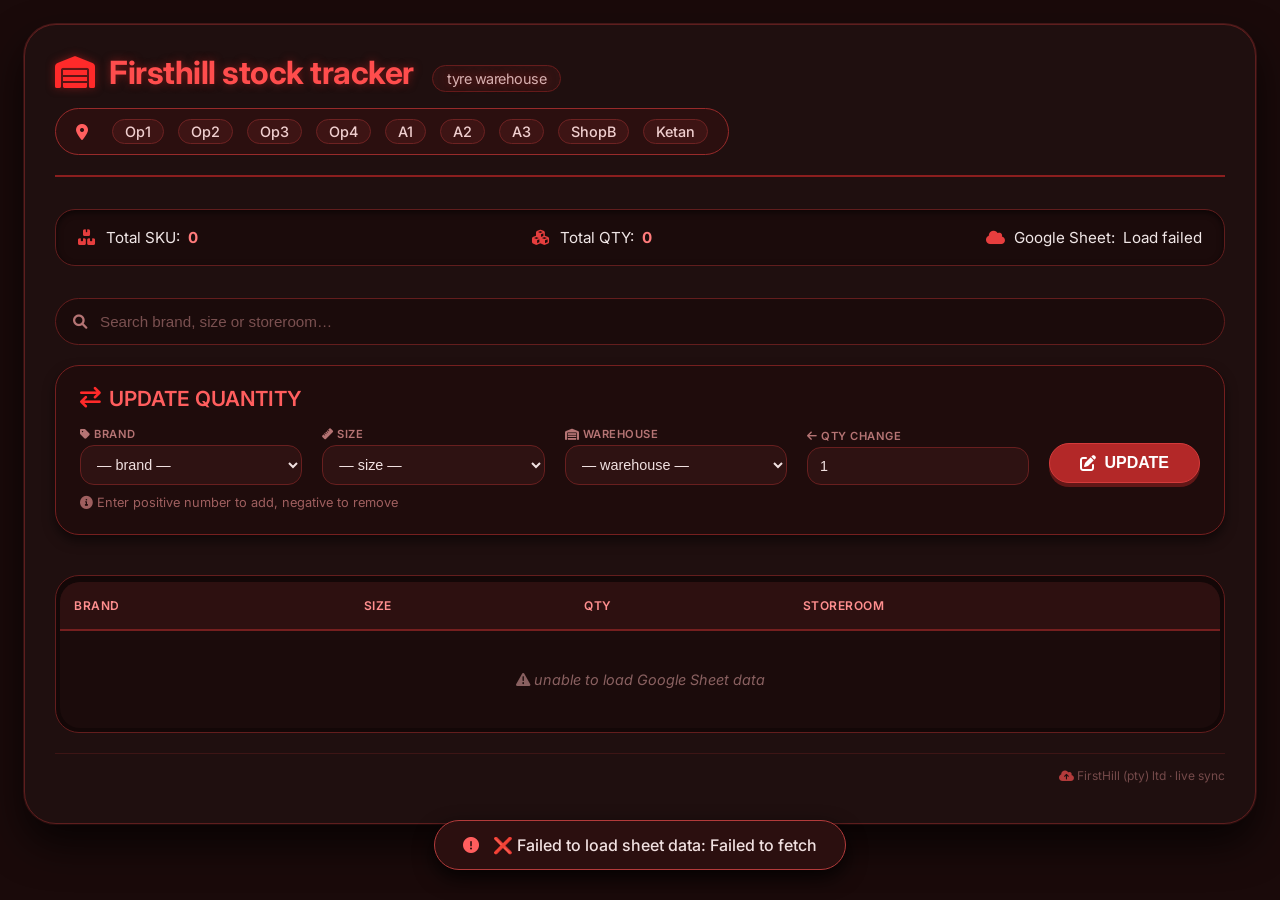
==== index.html @ 174eceaf "commit" ====
<!DOCTYPE html>
<html lang="en">
<head>
    <meta charset="UTF-8">
    <meta name="viewport" content="width=device-width, initial-scale=1.0">
    <title>Firsthill · tyre stock</title>
    <link rel="stylesheet" href="https://cdnjs.cloudflare.com/ajax/libs/font-awesome/6.0.0-beta3/css/all.min.css">
    <link href="https://fonts.googleapis.com/css2?family=Inter:opsz,wght@14..32,400;14..32,500;14..32,600;14..32,700&display=swap" rel="stylesheet">
    <style>
        * { margin: 0; padding: 0; box-sizing: border-box; }
        body {
            font-family: 'Inter', sans-serif;
            background: #1a0a0a;
            color: #f0e6e6;
            min-height: 100vh;
            padding: 24px;
        }
        .app {
            max-width: 1440px;
            margin: 0 auto;
            background: #1f0f0f;
            border-radius: 32px;
            padding: 28px 30px 40px;
            box-shadow: 0 20px 40px rgba(0,0,0,0.7), 0 0 0 1px #4a1a1a;
            border: 1px solid #5e1e1e;
        }
        .header {
            display: flex;
            justify-content: space-between;
            align-items: center;
            flex-wrap: wrap;
            gap: 16px 20px;
            margin-bottom: 32px;
            border-bottom: 2px solid #8b1e1e;
            padding-bottom: 20px;
        }
        .logo h1 {
            font-weight: 700;
            font-size: 2rem;
            letter-spacing: -0.5px;
            color: #ff4d4d;
            text-shadow: 0 0 8px #7a1a1a;
        }
        .logo i { color: #ff2a2a; margin-right: 8px; }
        .logo span {
            font-weight: 400;
            color: #d6b0b0;
            font-size: 0.9rem;
            margin-left: 12px;
            background: #2f1212;
            padding: 4px 14px;
            border-radius: 40px;
            border: 1px solid #661c1c;
        }
        .warehouse-badge {
            background: #2b0f0f;
            padding: 10px 20px;
            border-radius: 60px;
            border: 1px solid #982a2a;
            display: flex;
            flex-wrap: wrap;
            align-items: center;
            gap: 12px 18px;
        }
        .warehouse-badge i { color: #ff5e5e; margin-right: 6px; }
        .wh-list {
            display: flex;
            flex-wrap: wrap;
            gap: 8px 14px;
            font-weight: 500;
            font-size: 0.9rem;
        }
        .wh-list button {
            background: #3d1414;
            padding: 3px 12px;
            border-radius: 40px;
            border: 1px solid #6d2222;
            color: #f0cfcf;
            font-family: inherit;
            font-weight: 500;
            font-size: 0.9rem;
            cursor: pointer;
            transition: 0.15s;
        }
        .wh-list button:hover {
            background: #521818;
            border-color: #982a2a;
        }
        .wh-list button.active {
            background: #b32828;
            border-color: #ff5e5e;
            color: #fff;
            box-shadow: 0 0 0 2px #4f1515;
        }
        .wh-filter-note {
            font-size: 0.75rem;
            color: #b57474;
            margin: -22px 0 16px 6px;
        }
        .stats {
            display: flex;
            flex-wrap: wrap;
            justify-content: space-between;
            background: #1b0b0b;
            padding: 18px 22px;
            border-radius: 20px;
            margin-bottom: 32px;
            border: 1px solid #601d1d;
            box-shadow: inset 0 2px 6px rgba(0,0,0,0.6);
        }
        .stat-item {
            display: flex;
            align-items: center;
            gap: 8px;
            font-size: 0.95rem;
        }
        .stat-item i { color: #e63e3e; width: 20px; }
        .stat-item strong { color: #ff7b7b; font-weight: 700; margin-right: 4px; }
        .transfer-card {
            background: #1f0c0c;
            border-radius: 24px;
            padding: 20px 24px 24px;
            margin-bottom: 40px;
            border: 1px solid #751f1f;
            box-shadow: 0 6px 12px rgba(0,0,0,0.5);
        }
        .transfer-card h3 {
            color: #ff5e5e;
            font-weight: 600;
            font-size: 1.3rem;
            margin-bottom: 16px;
            display: flex;
            align-items: center;
            gap: 8px;
        }
        .transfer-card h3 i { color: #ff2a2a; }
        .transfer-grid {
            display: flex;
            flex-wrap: wrap;
            align-items: flex-end;
            gap: 16px 20px;
        }
        .transfer-field {
            flex: 1 0 140px;
            min-width: 120px;
        }
        .transfer-field label {
            display: block;
            font-size: 0.7rem;
            text-transform: uppercase;
            letter-spacing: 0.5px;
            color: #b57474;
            margin-bottom: 4px;
            font-weight: 600;
        }
        .transfer-field select, 
        .transfer-field input {
            width: 100%;
            padding: 10px 12px;
            background: #2e1212;
            border: 1px solid #681f1f;
            border-radius: 14px;
            color: #f0e0e0;
            font-weight: 500;
            font-size: 0.9rem;
            outline: none;
            transition: 0.2s;
        }
        .transfer-field select:focus, 
        .transfer-field input:focus {
            border-color: #d43b3b;
            box-shadow: 0 0 0 3px #4f1515;
        }
        .transfer-field select option { background: #1c0a0a; color: #f0e0e0; }
        .btn-transfer {
            background: #b32828;
            border: none;
            color: white;
            font-weight: 700;
            padding: 10px 30px;
            border-radius: 40px;
            font-size: 1rem;
            cursor: pointer;
            display: inline-flex;
            align-items: center;
            gap: 8px;
            border: 1px solid #d43b3b;
            transition: 0.15s;
            box-shadow: 0 4px 0 #621717;
            transform: translateY(-2px);
        }
        .btn-transfer:hover {
            background: #cc2f2f;
            box-shadow: 0 6px 0 #521212;
            transform: translateY(-3px);
        }
        .btn-transfer:active {
            transform: translateY(2px);
            box-shadow: 0 1px 0 #521212;
        }
        .btn-transfer:disabled {
            opacity: 0.5;
            transform: translateY(0);
            box-shadow: 0 2px 0 #621717;
            pointer-events: none;
        }
        .table-wrapper {
            background: #130707;
            border-radius: 24px;
            padding: 6px 4px 4px 4px;
            border: 1px solid #631d1d;
            overflow-x: auto;
        }
        table {
            width: 100%;
            border-collapse: collapse;
            font-size: 0.9rem;
            background: #1b0b0b;
            border-radius: 20px;
            overflow: hidden;
        }
        th {
            text-align: left;
            padding: 16px 14px;
            background: #2d1010;
            color: #ff8f8f;
            font-weight: 600;
            font-size: 0.75rem;
            text-transform: uppercase;
            letter-spacing: 0.5px;
            border-bottom: 2px solid #751f1f;
        }
        td {
            padding: 14px 14px;
            border-bottom: 1px solid #341212;
            color: #ebd6d6;
        }
        tr:last-child td { border-bottom: none; }
        .qty-badge {
            background: #3b1515;
            padding: 4px 14px;
            border-radius: 40px;
            border: 1px solid #7f2828;
            font-weight: 600;
            color: #ffb3b3;
        }
        .warehouse-tag {
            background: #281010;
            padding: 4px 12px;
            border-radius: 30px;
            font-size: 0.75rem;
            border: 1px solid #591d1d;
            color: #dba8a8;
            white-space: nowrap;
        }
        .brand-tag { font-weight: 500; color: #f0c2c2; }
        .size-tag { color: #dbb9b9; }
        .empty-row td {
            text-align: center;
            padding: 40px 10px;
            color: #896060;
            font-style: italic;
        }
        .footnote {
            margin-top: 20px;
            text-align: right;
            font-size: 0.75rem;
            color: #754a4a;
            border-top: 1px solid #3d1515;
            padding-top: 14px;
        }
        .footnote i { color: #b33b3b; }
        .toast {
            position: fixed;
            bottom: 30px;
            left: 50%;
            transform: translateX(-50%);
            background: #2b0f0f;
            border: 1px solid #d43b3b;
            color: #f0e0e0;
            padding: 14px 28px;
            border-radius: 60px;
            font-weight: 500;
            box-shadow: 0 8px 20px rgba(0,0,0,0.8);
            z-index: 999;
            display: none;
            backdrop-filter: blur(4px);
            max-width: 90%;
            text-align: center;
        }
        .toast.show { display: block; }
        .toast i { margin-right: 10px; color: #ff5e5e; }

        .search-bar {
            position: relative;
            margin-bottom: 20px;
        }
        .search-bar i {
            position: absolute;
            left: 18px;
            top: 50%;
            transform: translateY(-50%);
            color: #b57474;
            font-size: 0.9rem;
        }
        .search-bar input {
            width: 100%;
            padding: 14px 18px 14px 44px;
            background: #1b0b0b;
            border: 1px solid #631d1d;
            border-radius: 40px;
            color: #f0e0e0;
            font-weight: 500;
            font-size: 0.95rem;
            outline: none;
            transition: 0.2s;
        }
        .search-bar input::placeholder { color: #7a5050; }
        .search-bar input:focus {
            border-color: #d43b3b;
            box-shadow: 0 0 0 3px #4f1515;
        }
        .search-bar .clear-search {
            position: absolute;
            right: 16px;
            top: 50%;
            transform: translateY(-50%);
            color: #b57474;
            font-size: 0.9rem;
            cursor: pointer;
            padding: 4px;
            display: none;
        }
        .search-bar .clear-search.show { display: block; }
        .search-count {
            font-size: 0.75rem;
            color: #9f5f5f;
            margin: -10px 0 16px 6px;
        }

        @media (max-width: 700px) {
            body { padding: 10px; }
            .app { padding: 16px 12px 28px; border-radius: 20px; }
            .header { flex-direction: column; align-items: start; margin-bottom: 20px; }
            .logo h1 { font-size: 1.4rem; }
            .logo h1 br { display: none; }
            .logo span { margin-left: 0; margin-top: 6px; display: inline-block; }
            .warehouse-badge { padding: 8px 14px; width: 100%; }
            .wh-list { font-size: 0.8rem; }
            .stats { flex-direction: column; align-items: flex-start; gap: 10px; padding: 14px 16px; }
            .transfer-card { padding: 16px 14px 18px; margin-bottom: 24px; }
            .transfer-grid { flex-direction: column; align-items: stretch; }
            .transfer-field { min-width: 0; }
            .btn-transfer { width: 100%; justify-content: center; }
            table { font-size: 0.82rem; }
            th, td { padding: 10px 8px; }
            th { font-size: 0.68rem; }
            .search-bar input { padding: 12px 16px 12px 40px; font-size: 0.9rem; }
        }

        @media (max-width: 480px) {
            .table-wrapper { border-radius: 16px; margin: 0 -4px; }
            table, thead, tbody, th, td, tr { display: block; }
            thead tr { position: absolute; top: -9999px; left: -9999px; }
            tbody tr {
                background: #1b0b0b;
                border-bottom: 1px solid #341212;
                padding: 12px 14px;
                display: grid;
                grid-template-columns: 1fr 1fr;
                gap: 8px 10px;
            }
            tbody tr.empty-row { display: block; padding: 30px 10px; }
            td { border: none; padding: 0; }
            td:before {
                content: attr(data-label);
                display: block;
                font-size: 0.65rem;
                text-transform: uppercase;
                letter-spacing: 0.5px;
                color: #b57474;
                font-weight: 600;
                margin-bottom: 4px;
            }
            .qty-badge, .warehouse-tag { display: inline-block; }
        }
    </style>
</head>
<body>
<div class="app">
    <div class="header">
        <div class="logo">
            <h1><i class="fas fa-warehouse"></i> Firsthill stock tracker <span>tyre warehouse</span></h1>
        </div>
        <div class="warehouse-badge">
            <i class="fas fa-location-dot"></i>
            <div class="wh-list" id="whList">
                <button type="button" data-wh="Op1">Op1</button><button type="button" data-wh="Op2">Op2</button><button type="button" data-wh="Op3">Op3</button><button type="button" data-wh="Op4">Op4</button>
                <button type="button" data-wh="A1">A1</button><button type="button" data-wh="A2">A2</button><button type="button" data-wh="A3">A3</button><button type="button" data-wh="ShopB">ShopB</button><button type="button" data-wh="Ketan">Ketan</button>
            </div>
        </div>
    </div>

    <div class="wh-filter-note" id="whFilterNote" style="display:none;"></div>

    <div class="stats" id="statsContainer">
        <div class="stat-item"><i class="fas fa-boxes"></i> Total SKU: <strong id="totalSku">0</strong></div>
        <div class="stat-item"><i class="fas fa-cubes"></i> Total QTY: <strong id="totalQty">0</strong></div>
        <div class="stat-item"><i class="fas fa-cloud"></i> Google Sheet: <span id="lastUpdate">loading…</span></div>
    </div>

    <div class="search-bar">
        <i class="fas fa-magnifying-glass"></i>
        <input type="text" id="searchInput" placeholder="Search brand, size or storeroom…" autocomplete="off">
        <i class="fas fa-circle-xmark clear-search" id="clearSearch"></i>
    </div>
    <div class="search-count" id="searchCount" style="display:none;"></div>

    <div class="transfer-card">
        <h3><i class="fas fa-arrow-right-arrow-left"></i> UPDATE QUANTITY</h3>
        <div class="transfer-grid">
            <div class="transfer-field">
                <label><i class="fas fa-tag"></i> Brand</label>
                <select id="transferBrand"><option value="">— select —</option></select>
            </div>
            <div class="transfer-field">
                <label><i class="fas fa-ruler"></i> Size</label>
                <select id="transferSize"><option value="">— select —</option></select>
            </div>
            <div class="transfer-field">
                <label><i class="fas fa-warehouse"></i> Warehouse</label>
                <select id="transferFrom"><option value="">— warehouse —</option></select>
            </div>
            <div class="transfer-field">
                <label><i class="fas fa-arrow-left"></i> Qty Change</label>
                <input type="number" id="transferQty" placeholder="+ add, - remove" value="1" min="-999" step="1">
            </div>
            <button class="btn-transfer" id="transferBtn"><i class="fas fa-pen-to-square"></i> UPDATE</button>
        </div>
        <div style="margin-top: 10px; font-size: 0.8rem; color: #9f5f5f;">
            <i class="fas fa-info-circle"></i> 
            Enter positive number to add, negative to remove
        </div>
    </div>

    <div class="table-wrapper">
        <table id="inventoryTable">
            <thead><tr><th>Brand</th><th>Size</th><th>QTY</th><th>Storeroom</th></tr></thead>
            <tbody id="tableBody">
                <tr class="empty-row"><td colspan="4"><i class="fas fa-spinner fa-pulse"></i> loading data …</td></tr>
            </tbody>
        </table>
    </div>
    <div class="footnote"><i class="fas fa-cloud-upload-alt"></i> FirstHill (pty) ltd · live sync</div>
</div>

<div id="toast" class="toast"><i class="fas fa-check-circle"></i> <span id="toastMsg">done</span></div>

<script>
    (function() {
        // ---------- CONFIG ----------
        // UPDATED: Your new Google Apps Script URL
        const APPS_SCRIPT_URL = 'https://script.google.com/macros/s/AKfycbxlIzjVbRkcWdX9A1bpGooGvH-WNw9pyf8reqspeGPNRTQqe06EDEYrpOpRBN876HyHcQ/exec';
        const GOOGLE_SHEET_CSV_URL = 'https://docs.google.com/spreadsheets/d/e/2PACX-1vQz7v74B9qEVB0RNbUqxwVMa5Yvnb2GxLPchxtz_8qyQyZWoT-Q0LIBb443JpvRxcKBXzHAzfaARfHG/pub?output=csv';

        let inventory = [];
        let isUpdating = false;
        let searchQuery = '';
        let selectedWarehouse = null;

        const tbody = document.getElementById('tableBody');
        const searchInput = document.getElementById('searchInput');
        const clearSearch = document.getElementById('clearSearch');
        const searchCountEl = document.getElementById('searchCount');
        const totalSkuEl = document.getElementById('totalSku');
        const totalQtyEl = document.getElementById('totalQty');
        const lastUpdateEl = document.getElementById('lastUpdate');
        const brandSelect = document.getElementById('transferBrand');
        const sizeSelect = document.getElementById('transferSize');
        const fromSelect = document.getElementById('transferFrom');
        const qtyInput = document.getElementById('transferQty');
        const whListEl = document.getElementById('whList');
        const whFilterNoteEl = document.getElementById('whFilterNote');
        const transferBtn = document.getElementById('transferBtn');
        const toast = document.getElementById('toast');
        const toastMsg = document.getElementById('toastMsg');

        function showToast(msg, isError = false) {
            toastMsg.textContent = msg;
            toast.style.display = 'block';
            toast.style.borderColor = isError ? '#b33b3b' : '#43b33b';
            toast.querySelector('i').className = isError ? 'fas fa-exclamation-circle' : 'fas fa-check-circle';
            clearTimeout(toast._timer);
            toast._timer = setTimeout(() => { toast.style.display = 'none'; }, 4000);
        }

        function parseCSV(csvText) {
            const rows = [];
            let row = [], field = '', inQuotes = false;
            for (let i = 0; i < csvText.length; i++) {
                const ch = csvText[i];
                if (ch === '"') {
                    if (inQuotes && csvText[i + 1] === '"') { field += '"'; i++; }
                    else { inQuotes = !inQuotes; }
                } else if (ch === ',' && !inQuotes) {
                    row.push(field.trim());
                    field = '';
                } else if ((ch === '\n' || ch === '\r') && !inQuotes) {
                    if (ch === '\r' && csvText[i + 1] === '\n') i++;
                    row.push(field.trim());
                    field = '';
                    if (row.some(v => v !== '')) rows.push(row);
                    row = [];
                } else {
                    field += ch;
                }
            }
            if (field !== '' || row.length) {
                row.push(field.trim());
                if (row.some(v => v !== '')) rows.push(row);
            }
            if (rows.length < 2) return [];
            const headers = rows[0].map(h => h.trim());
            return rows.slice(1).map(values => {
                const obj = {};
                headers.forEach((h, idx) => {
                    let val = values[idx] ?? '';
                    if (h.toLowerCase() === 'qty') {
                        val = parseInt(String(val).replace(/,/g, ''), 10) || 0;
                    }
                    obj[h] = val;
                });
                const qtyKey = headers.find(h => h.toLowerCase() === 'qty');
                const brandKey = headers.find(h => h.toLowerCase() === 'brand');
                const sizeKey = headers.find(h => h.toLowerCase() === 'size');
                const storeKey = headers.find(h =>
                    ['storeroom', 'store room', 'warehouse', 'location'].includes(h.toLowerCase())
                );
                return {
                    Brand: brandKey ? obj[brandKey] : '',
                    Size: sizeKey ? obj[sizeKey] : '',
                    QTY: qtyKey ? Number(obj[qtyKey]) || 0 : 0,
                    Storeroom: storeKey ? obj[storeKey] : ''
                };
            }).filter(item => item.Brand || item.Size || item.Storeroom);
        }

        function getFilteredInventory() {
            let items = inventory;
            if (selectedWarehouse) {
                items = items.filter(item => String(item.Storeroom) === selectedWarehouse);
            }
            if (!searchQuery) return items;
            const q = searchQuery.toLowerCase();
            return items.filter(item =>
                String(item.Brand).toLowerCase().includes(q) ||
                String(item.Size).toLowerCase().includes(q) ||
                String(item.Storeroom).toLowerCase().includes(q)
            );
        }

        function updateWhFilterNote() {
            if (selectedWarehouse) {
                whFilterNoteEl.style.display = 'block';
                whFilterNoteEl.innerHTML = `<i class="fas fa-filter"></i> showing only <strong>${selectedWarehouse}</strong> — click it again to clear`;
            } else {
                whFilterNoteEl.style.display = 'none';
            }
        }

        function setWarehouseFilter(wh) {
            selectedWarehouse = (selectedWarehouse === wh) ? null : wh;
            if (whListEl) {
                whListEl.querySelectorAll('button').forEach(btn => {
                    btn.classList.toggle('active', btn.dataset.wh === selectedWarehouse);
                });
            }
            updateWhFilterNote();
            renderTable();
        }

        function renderTable() {
            if (!inventory.length) {
                tbody.innerHTML = `<tr class="empty-row"><td colspan="4"><i class="fas fa-database"></i> no tyre data</td></tr>`;
                updateStats();
                populateSelects();
                searchCountEl.style.display = 'none';
                return;
            }

            const filtered = getFilteredInventory();

            if (searchQuery) {
                searchCountEl.style.display = 'block';
                searchCountEl.textContent = `${filtered.length} of ${inventory.length} items match "${searchQuery}"` +
                    (selectedWarehouse ? ` in ${selectedWarehouse}` : '');
            } else if (selectedWarehouse) {
                searchCountEl.style.display = 'block';
                searchCountEl.textContent = `${filtered.length} item${filtered.length === 1 ? '' : 's'} in ${selectedWarehouse}`;
            } else {
                searchCountEl.style.display = 'none';
            }

            if (!filtered.length) {
                const msg = searchQuery
                    ? `no matches for "${searchQuery}"${selectedWarehouse ? ` in ${selectedWarehouse}` : ''}`
                    : `no tyres found in ${selectedWarehouse}`;
                tbody.innerHTML = `<tr class="empty-row"><td colspan="4"><i class="fas fa-magnifying-glass"></i> ${msg}</td></tr>`;
            } else {
                let html = '';
                filtered.forEach(item => {
                    html += `<tr>
                        <td data-label="Brand"><span class="brand-tag"><i class="fas fa-circle" style="color:#c53535; font-size:0.5rem; margin-right:6px;"></i>${item.Brand}</span></td>
                        <td data-label="Size"><span class="size-tag">${item.Size}</span></td>
                        <td data-label="QTY"><span class="qty-badge">${item.QTY}</span></td>
                        <td data-label="Storeroom"><span class="warehouse-tag"><i class="fas fa-warehouse" style="margin-right:4px;"></i>${item.Storeroom}</span></td>
                    </tr>`;
                });
                tbody.innerHTML = html;
            }

            const totalQty = inventory.reduce((acc, i) => acc + i.QTY, 0);
            totalSkuEl.textContent = inventory.length;
            totalQtyEl.textContent = totalQty;
            const now = new Date();
            lastUpdateEl.textContent = now.toLocaleTimeString('en-GB', { hour: '2-digit', minute: '2-digit', second: '2-digit' });
            populateSelects();
        }

        function updateStats() {
            const totalQty = inventory.reduce((acc, i) => acc + i.QTY, 0);
            totalSkuEl.textContent = inventory.length;
            totalQtyEl.textContent = totalQty;
        }

        function populateSelects() {
            const brandSet = new Set(inventory.map(i => i.Brand));
            const currentBrand = brandSelect.value;
            brandSelect.innerHTML = '<option value="">— brand —</option>' + 
                Array.from(brandSet).sort().map(b => `<option value="${b}">${b}</option>`).join('');
            if (currentBrand && brandSet.has(currentBrand)) brandSelect.value = currentBrand;

            const selectedBrand = brandSelect.value;
            const sizeSet = new Set();
            inventory.forEach(i => {
                if (selectedBrand === '' || i.Brand === selectedBrand) sizeSet.add(i.Size);
            });
            const currentSize = sizeSelect.value;
            sizeSelect.innerHTML = '<option value="">— size —</option>' + 
                Array.from(sizeSet).sort().map(s => `<option value="${s}">${s}</option>`).join('');
            if (currentSize && sizeSet.has(currentSize)) sizeSelect.value = currentSize;

            const whSet = new Set(inventory.map(i => i.Storeroom));
            const currentFrom = fromSelect.value;
            fromSelect.innerHTML = '<option value="">— warehouse —</option>' + 
                Array.from(whSet).sort().map(w => `<option value="${w}">${w}</option>`).join('');
            if (currentFrom && whSet.has(currentFrom)) fromSelect.value = currentFrom;
        }

        async function writeRowToSheet(brand, size, storeroom, newQty) {
            try {
                const formData = new URLSearchParams();
                formData.append('action', 'updateQty');
                formData.append('brand', brand || '');
                formData.append('size', size || '');
                formData.append('storeroom', storeroom || '');
                formData.append('qty', String(parseInt(newQty, 10) || 0));

                console.log('Sending single-row update to:', APPS_SCRIPT_URL, {
                    brand, size, storeroom, qty: newQty
                });

                const response = await fetch(APPS_SCRIPT_URL, {
                    method: 'POST',
                    headers: {
                        'Content-Type': 'application/x-www-form-urlencoded',
                    },
                    body: formData.toString()
                });

                if (!response.ok) {
                    throw new Error(`HTTP ${response.status}`);
                }

                const result = await response.json();

                if (result.status !== 'success') {
                    throw new Error(result.message || 'Apps Script reported an error');
                }

                showToast('✅ Update sent to Google Sheet');
                return true;
            } catch (e) {
                console.error('Write error:', e);
                showToast('❌ Failed to update: ' + e.message, true);
                return false;
            }
        }

        async function performTransfer() {
            if (isUpdating) return;
            
            const brand = brandSelect.value;
            const size = sizeSelect.value;
            const fromWh = fromSelect.value;
            const qtyDelta = parseInt(qtyInput.value, 10);

            if (!brand || !size || !fromWh) {
                showToast('Please select Brand, Size and Warehouse.', true);
                return;
            }
            if (isNaN(qtyDelta) || qtyDelta === 0) {
                showToast('Enter a valid quantity (positive to add, negative to remove).', true);
                return;
            }

            const index = inventory.findIndex(item => 
                item.Brand === brand && item.Size === size && item.Storeroom === fromWh
            );

            if (index === -1) {
                showToast(`❌ No entry found: ${brand} ${size} in ${fromWh}`, true);
                return;
            }

            const currentQty = inventory[index].QTY;
            const newQty = currentQty + qtyDelta;
            if (newQty < 0) {
                showToast(`❌ Cannot go below 0. Current: ${currentQty}`, true);
                return;
            }

            const oldQty = currentQty;
            inventory[index].QTY = newQty;

            isUpdating = true;
            transferBtn.disabled = true;
            transferBtn.innerHTML = '<i class="fas fa-spinner fa-pulse"></i> syncing…';

            const success = await writeRowToSheet(brand, size, fromWh, newQty);

            if (success) {
                renderTable();
                showToast(`✅ ${brand} ${size} in ${fromWh}: ${oldQty} → ${newQty}`);
            } else {
                inventory[index].QTY = oldQty;
                renderTable();
                showToast('❌ Update failed, changes reverted.', true);
            }

            isUpdating = false;
            transferBtn.disabled = false;
            transferBtn.innerHTML = '<i class="fas fa-pen-to-square"></i> UPDATE';
        }

        async function loadInventoryFromGoogleSheet() {
            try {
                console.log('Loading from CSV URL:', GOOGLE_SHEET_CSV_URL);
                const response = await fetch(GOOGLE_SHEET_CSV_URL, { cache: 'no-store' });
                if (!response.ok) throw new Error(`HTTP ${response.status}`);
                const csvText = await response.text();
                console.log('CSV loaded, length:', csvText.length);
                const parsed = parseCSV(csvText);
                if (!parsed.length) throw new Error('No data rows found.');
                inventory = parsed;
                renderTable();
                showToast('📥 Inventory loaded from Google Sheet');
            } catch (error) {
                console.error('Load error:', error);
                inventory = [];
                tbody.innerHTML = `<tr class="empty-row">
                    <td colspan="4"><i class="fas fa-triangle-exclamation"></i> unable to load Google Sheet data</td>
                </tr>`;
                updateStats();
                populateSelects();
                lastUpdateEl.textContent = 'Load failed';
                showToast('❌ Failed to load sheet data: ' + error.message, true);
            }
        }

        function init() {
            loadInventoryFromGoogleSheet();
            transferBtn.addEventListener('click', performTransfer);
            brandSelect.addEventListener('change', populateSelects);

            if (whListEl) {
                whListEl.querySelectorAll('button[data-wh]').forEach(btn => {
                    btn.addEventListener('click', () => setWarehouseFilter(btn.dataset.wh));
                });
            }

            searchInput.addEventListener('input', () => {
                searchQuery = searchInput.value.trim();
                clearSearch.classList.toggle('show', searchQuery.length > 0);
                renderTable();
            });
            clearSearch.addEventListener('click', () => {
                searchInput.value = '';
                searchQuery = '';
                clearSearch.classList.remove('show');
                renderTable();
                searchInput.focus();
            });
        }

        init();
    })();
</script>

<!--
    ============================================================
    GOOGLE APPS SCRIPT (paste this into Extensions > Apps Script
    on the Google Sheet, then Deploy > New deployment > Web app)
    ============================================================

    Deploy settings:
      - Execute as: Me
      - Who has access: Anyone
    Then copy the resulting /exec URL into APPS_SCRIPT_URL above.

    Note: the page now fetches this WITHOUT mode:'no-cors', so it can read
    the real JSON {status, message} response. Apps Script Web Apps allow
    this for simple POST requests (form-urlencoded body, no custom headers)
    without any extra CORS config needed on your end.

    function doPost(e) {
      try {
        const params = e.parameter || {};

        if (params.action !== 'updateQty') {
          throw new Error('Unknown or missing action: ' + params.action);
        }

        const brand = (params.brand || '').trim();
        const size = (params.size || '').trim();
        const storeroom = (params.storeroom || '').trim();
        const qty = parseInt(params.qty, 10);

        if (!brand || !size || !storeroom || isNaN(qty)) {
          throw new Error('Missing or invalid fields: ' + JSON.stringify(params));
        }

        const ss = SpreadsheetApp.getActiveSpreadsheet();
        const SHEET_NAME = 'First hill app.xlsx';
        const sheet = ss.getSheetByName(SHEET_NAME);
        if (!sheet) {
          throw new Error('Sheet tab not found: "' + SHEET_NAME + '". Available tabs: ' +
            ss.getSheets().map(s => s.getName()).join(', '));
        }

        const values = sheet.getDataRange().getValues();
        const headers = values[0].map(h => String(h).trim().toLowerCase());

        const brandCol = headers.indexOf('brand');
        const sizeCol = headers.indexOf('size');
        const qtyCol = headers.indexOf('qty');
        const storeCol = headers.findIndex(h =>
          ['storeroom', 'store room', 'warehouse', 'location'].includes(h)
        );

        if (brandCol === -1 || sizeCol === -1 || qtyCol === -1 || storeCol === -1) {
          throw new Error('Could not find required columns in headers: ' + headers.join(', '));
        }

        let rowIndex = -1;
        for (let i = 1; i < values.length; i++) {
          if (
            String(values[i][brandCol]).trim() === brand &&
            String(values[i][sizeCol]).trim() === size &&
            String(values[i][storeCol]).trim() === storeroom
          ) {
            rowIndex = i;
            break;
          }
        }

        if (rowIndex === -1) {
          const newRow = [];
          newRow[brandCol] = brand;
          newRow[sizeCol] = size;
          newRow[qtyCol] = qty;
          newRow[storeCol] = storeroom;
          sheet.appendRow(newRow);
          return ContentService
            .createTextOutput(JSON.stringify({ status: 'success', action: 'inserted' }))
            .setMimeType(ContentService.MimeType.JSON);
        }

        sheet.getRange(rowIndex + 1, qtyCol + 1).setValue(qty);

        return ContentService
          .createTextOutput(JSON.stringify({ status: 'success', action: 'updated', row: rowIndex + 1 }))
          .setMimeType(ContentService.MimeType.JSON);

      } catch (error) {
        return ContentService
          .createTextOutput(JSON.stringify({ status: 'error', message: error.toString() }))
          .setMimeType(ContentService.MimeType.JSON);
      }
    }
    ============================================================
-->
</body>
</html>
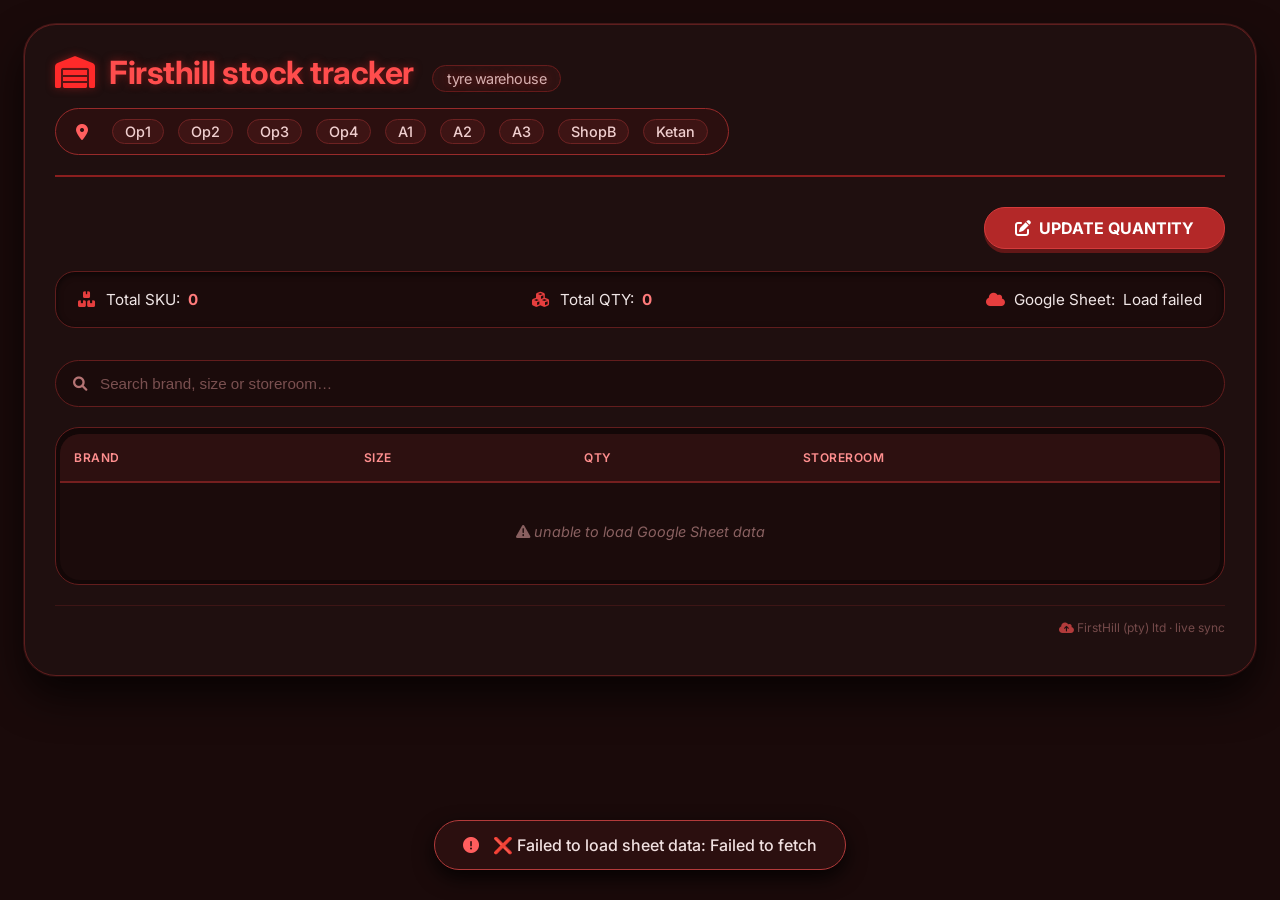
==== commit 235ad92c: "commit" ====
--- a/index.html
+++ b/index.html
@@ -401,6 +401,10 @@
         </div>
     </div>
 
+    <div style="display:flex; justify-content:flex-end; margin-bottom:20px;">
+        <a href="update.html" class="btn-transfer" style="text-decoration:none;"><i class="fas fa-pen-to-square"></i> UPDATE QUANTITY</a>
+    </div>
+
     <div class="wh-filter-note" id="whFilterNote" style="display:none;"></div>
 
     <div class="stats" id="statsContainer">
@@ -415,33 +419,6 @@
         <i class="fas fa-circle-xmark clear-search" id="clearSearch"></i>
     </div>
     <div class="search-count" id="searchCount" style="display:none;"></div>
-
-    <div class="transfer-card">
-        <h3><i class="fas fa-arrow-right-arrow-left"></i> UPDATE QUANTITY</h3>
-        <div class="transfer-grid">
-            <div class="transfer-field">
-                <label><i class="fas fa-tag"></i> Brand</label>
-                <select id="transferBrand"><option value="">— select —</option></select>
-            </div>
-            <div class="transfer-field">
-                <label><i class="fas fa-ruler"></i> Size</label>
-                <select id="transferSize"><option value="">— select —</option></select>
-            </div>
-            <div class="transfer-field">
-                <label><i class="fas fa-warehouse"></i> Warehouse</label>
-                <select id="transferFrom"><option value="">— warehouse —</option></select>
-            </div>
-            <div class="transfer-field">
-                <label><i class="fas fa-arrow-left"></i> Qty Change</label>
-                <input type="number" id="transferQty" placeholder="+ add, - remove" value="1" min="-999" step="1">
-            </div>
-            <button class="btn-transfer" id="transferBtn"><i class="fas fa-pen-to-square"></i> UPDATE</button>
-        </div>
-        <div style="margin-top: 10px; font-size: 0.8rem; color: #9f5f5f;">
-            <i class="fas fa-info-circle"></i> 
-            Enter positive number to add, negative to remove
-        </div>
-    </div>
 
     <div class="table-wrapper">
         <table id="inventoryTable">
@@ -459,12 +436,9 @@
 <script>
     (function() {
         // ---------- CONFIG ----------
-        // UPDATED: Your new Google Apps Script URL
-        const APPS_SCRIPT_URL = 'https://script.google.com/macros/s/AKfycbxlIzjVbRkcWdX9A1bpGooGvH-WNw9pyf8reqspeGPNRTQqe06EDEYrpOpRBN876HyHcQ/exec';
         const GOOGLE_SHEET_CSV_URL = 'https://docs.google.com/spreadsheets/d/e/2PACX-1vQz7v74B9qEVB0RNbUqxwVMa5Yvnb2GxLPchxtz_8qyQyZWoT-Q0LIBb443JpvRxcKBXzHAzfaARfHG/pub?output=csv';
 
         let inventory = [];
-        let isUpdating = false;
         let searchQuery = '';
         let selectedWarehouse = null;
 
@@ -475,13 +449,8 @@
         const totalSkuEl = document.getElementById('totalSku');
         const totalQtyEl = document.getElementById('totalQty');
         const lastUpdateEl = document.getElementById('lastUpdate');
-        const brandSelect = document.getElementById('transferBrand');
-        const sizeSelect = document.getElementById('transferSize');
-        const fromSelect = document.getElementById('transferFrom');
-        const qtyInput = document.getElementById('transferQty');
         const whListEl = document.getElementById('whList');
         const whFilterNoteEl = document.getElementById('whFilterNote');
-        const transferBtn = document.getElementById('transferBtn');
         const toast = document.getElementById('toast');
         const toastMsg = document.getElementById('toastMsg');
 
@@ -583,7 +552,6 @@
             if (!inventory.length) {
                 tbody.innerHTML = `<tr class="empty-row"><td colspan="4"><i class="fas fa-database"></i> no tyre data</td></tr>`;
                 updateStats();
-                populateSelects();
                 searchCountEl.style.display = 'none';
                 return;
             }
@@ -624,133 +592,12 @@
             totalQtyEl.textContent = totalQty;
             const now = new Date();
             lastUpdateEl.textContent = now.toLocaleTimeString('en-GB', { hour: '2-digit', minute: '2-digit', second: '2-digit' });
-            populateSelects();
         }
 
         function updateStats() {
             const totalQty = inventory.reduce((acc, i) => acc + i.QTY, 0);
             totalSkuEl.textContent = inventory.length;
             totalQtyEl.textContent = totalQty;
-        }
-
-        function populateSelects() {
-            const brandSet = new Set(inventory.map(i => i.Brand));
-            const currentBrand = brandSelect.value;
-            brandSelect.innerHTML = '<option value="">— brand —</option>' + 
-                Array.from(brandSet).sort().map(b => `<option value="${b}">${b}</option>`).join('');
-            if (currentBrand && brandSet.has(currentBrand)) brandSelect.value = currentBrand;
-
-            const selectedBrand = brandSelect.value;
-            const sizeSet = new Set();
-            inventory.forEach(i => {
-                if (selectedBrand === '' || i.Brand === selectedBrand) sizeSet.add(i.Size);
-            });
-            const currentSize = sizeSelect.value;
-            sizeSelect.innerHTML = '<option value="">— size —</option>' + 
-                Array.from(sizeSet).sort().map(s => `<option value="${s}">${s}</option>`).join('');
-            if (currentSize && sizeSet.has(currentSize)) sizeSelect.value = currentSize;
-
-            const whSet = new Set(inventory.map(i => i.Storeroom));
-            const currentFrom = fromSelect.value;
-            fromSelect.innerHTML = '<option value="">— warehouse —</option>' + 
-                Array.from(whSet).sort().map(w => `<option value="${w}">${w}</option>`).join('');
-            if (currentFrom && whSet.has(currentFrom)) fromSelect.value = currentFrom;
-        }
-
-        async function writeRowToSheet(brand, size, storeroom, newQty) {
-            try {
-                const formData = new URLSearchParams();
-                formData.append('action', 'updateQty');
-                formData.append('brand', brand || '');
-                formData.append('size', size || '');
-                formData.append('storeroom', storeroom || '');
-                formData.append('qty', String(parseInt(newQty, 10) || 0));
-
-                console.log('Sending single-row update to:', APPS_SCRIPT_URL, {
-                    brand, size, storeroom, qty: newQty
-                });
-
-                const response = await fetch(APPS_SCRIPT_URL, {
-                    method: 'POST',
-                    headers: {
-                        'Content-Type': 'application/x-www-form-urlencoded',
-                    },
-                    body: formData.toString()
-                });
-
-                if (!response.ok) {
-                    throw new Error(`HTTP ${response.status}`);
-                }
-
-                const result = await response.json();
-
-                if (result.status !== 'success') {
-                    throw new Error(result.message || 'Apps Script reported an error');
-                }
-
-                showToast('✅ Update sent to Google Sheet');
-                return true;
-            } catch (e) {
-                console.error('Write error:', e);
-                showToast('❌ Failed to update: ' + e.message, true);
-                return false;
-            }
-        }
-
-        async function performTransfer() {
-            if (isUpdating) return;
-            
-            const brand = brandSelect.value;
-            const size = sizeSelect.value;
-            const fromWh = fromSelect.value;
-            const qtyDelta = parseInt(qtyInput.value, 10);
-
-            if (!brand || !size || !fromWh) {
-                showToast('Please select Brand, Size and Warehouse.', true);
-                return;
-            }
-            if (isNaN(qtyDelta) || qtyDelta === 0) {
-                showToast('Enter a valid quantity (positive to add, negative to remove).', true);
-                return;
-            }
-
-            const index = inventory.findIndex(item => 
-                item.Brand === brand && item.Size === size && item.Storeroom === fromWh
-            );
-
-            if (index === -1) {
-                showToast(`❌ No entry found: ${brand} ${size} in ${fromWh}`, true);
-                return;
-            }
-
-            const currentQty = inventory[index].QTY;
-            const newQty = currentQty + qtyDelta;
-            if (newQty < 0) {
-                showToast(`❌ Cannot go below 0. Current: ${currentQty}`, true);
-                return;
-            }
-
-            const oldQty = currentQty;
-            inventory[index].QTY = newQty;
-
-            isUpdating = true;
-            transferBtn.disabled = true;
-            transferBtn.innerHTML = '<i class="fas fa-spinner fa-pulse"></i> syncing…';
-
-            const success = await writeRowToSheet(brand, size, fromWh, newQty);
-
-            if (success) {
-                renderTable();
-                showToast(`✅ ${brand} ${size} in ${fromWh}: ${oldQty} → ${newQty}`);
-            } else {
-                inventory[index].QTY = oldQty;
-                renderTable();
-                showToast('❌ Update failed, changes reverted.', true);
-            }
-
-            isUpdating = false;
-            transferBtn.disabled = false;
-            transferBtn.innerHTML = '<i class="fas fa-pen-to-square"></i> UPDATE';
         }
 
         async function loadInventoryFromGoogleSheet() {
@@ -772,7 +619,6 @@
                     <td colspan="4"><i class="fas fa-triangle-exclamation"></i> unable to load Google Sheet data</td>
                 </tr>`;
                 updateStats();
-                populateSelects();
                 lastUpdateEl.textContent = 'Load failed';
                 showToast('❌ Failed to load sheet data: ' + error.message, true);
             }
@@ -780,8 +626,6 @@
 
         function init() {
             loadInventoryFromGoogleSheet();
-            transferBtn.addEventListener('click', performTransfer);
-            brandSelect.addEventListener('change', populateSelects);
 
             if (whListEl) {
                 whListEl.querySelectorAll('button[data-wh]').forEach(btn => {
@@ -806,99 +650,5 @@
         init();
     })();
 </script>
-
-<!--
-    ============================================================
-    GOOGLE APPS SCRIPT (paste this into Extensions > Apps Script
-    on the Google Sheet, then Deploy > New deployment > Web app)
-    ============================================================
-
-    Deploy settings:
-      - Execute as: Me
-      - Who has access: Anyone
-    Then copy the resulting /exec URL into APPS_SCRIPT_URL above.
-
-    Note: the page now fetches this WITHOUT mode:'no-cors', so it can read
-    the real JSON {status, message} response. Apps Script Web Apps allow
-    this for simple POST requests (form-urlencoded body, no custom headers)
-    without any extra CORS config needed on your end.
-
-    function doPost(e) {
-      try {
-        const params = e.parameter || {};
-
-        if (params.action !== 'updateQty') {
-          throw new Error('Unknown or missing action: ' + params.action);
-        }
-
-        const brand = (params.brand || '').trim();
-        const size = (params.size || '').trim();
-        const storeroom = (params.storeroom || '').trim();
-        const qty = parseInt(params.qty, 10);
-
-        if (!brand || !size || !storeroom || isNaN(qty)) {
-          throw new Error('Missing or invalid fields: ' + JSON.stringify(params));
-        }
-
-        const ss = SpreadsheetApp.getActiveSpreadsheet();
-        const SHEET_NAME = 'First hill app.xlsx';
-        const sheet = ss.getSheetByName(SHEET_NAME);
-        if (!sheet) {
-          throw new Error('Sheet tab not found: "' + SHEET_NAME + '". Available tabs: ' +
-            ss.getSheets().map(s => s.getName()).join(', '));
-        }
-
-        const values = sheet.getDataRange().getValues();
-        const headers = values[0].map(h => String(h).trim().toLowerCase());
-
-        const brandCol = headers.indexOf('brand');
-        const sizeCol = headers.indexOf('size');
-        const qtyCol = headers.indexOf('qty');
-        const storeCol = headers.findIndex(h =>
-          ['storeroom', 'store room', 'warehouse', 'location'].includes(h)
-        );
-
-        if (brandCol === -1 || sizeCol === -1 || qtyCol === -1 || storeCol === -1) {
-          throw new Error('Could not find required columns in headers: ' + headers.join(', '));
-        }
-
-        let rowIndex = -1;
-        for (let i = 1; i < values.length; i++) {
-          if (
-            String(values[i][brandCol]).trim() === brand &&
-            String(values[i][sizeCol]).trim() === size &&
-            String(values[i][storeCol]).trim() === storeroom
-          ) {
-            rowIndex = i;
-            break;
-          }
-        }
-
-        if (rowIndex === -1) {
-          const newRow = [];
-          newRow[brandCol] = brand;
-          newRow[sizeCol] = size;
-          newRow[qtyCol] = qty;
-          newRow[storeCol] = storeroom;
-          sheet.appendRow(newRow);
-          return ContentService
-            .createTextOutput(JSON.stringify({ status: 'success', action: 'inserted' }))
-            .setMimeType(ContentService.MimeType.JSON);
-        }
-
-        sheet.getRange(rowIndex + 1, qtyCol + 1).setValue(qty);
-
-        return ContentService
-          .createTextOutput(JSON.stringify({ status: 'success', action: 'updated', row: rowIndex + 1 }))
-          .setMimeType(ContentService.MimeType.JSON);
-
-      } catch (error) {
-        return ContentService
-          .createTextOutput(JSON.stringify({ status: 'error', message: error.toString() }))
-          .setMimeType(ContentService.MimeType.JSON);
-      }
-    }
-    ============================================================
--->
 </body>
 </html>
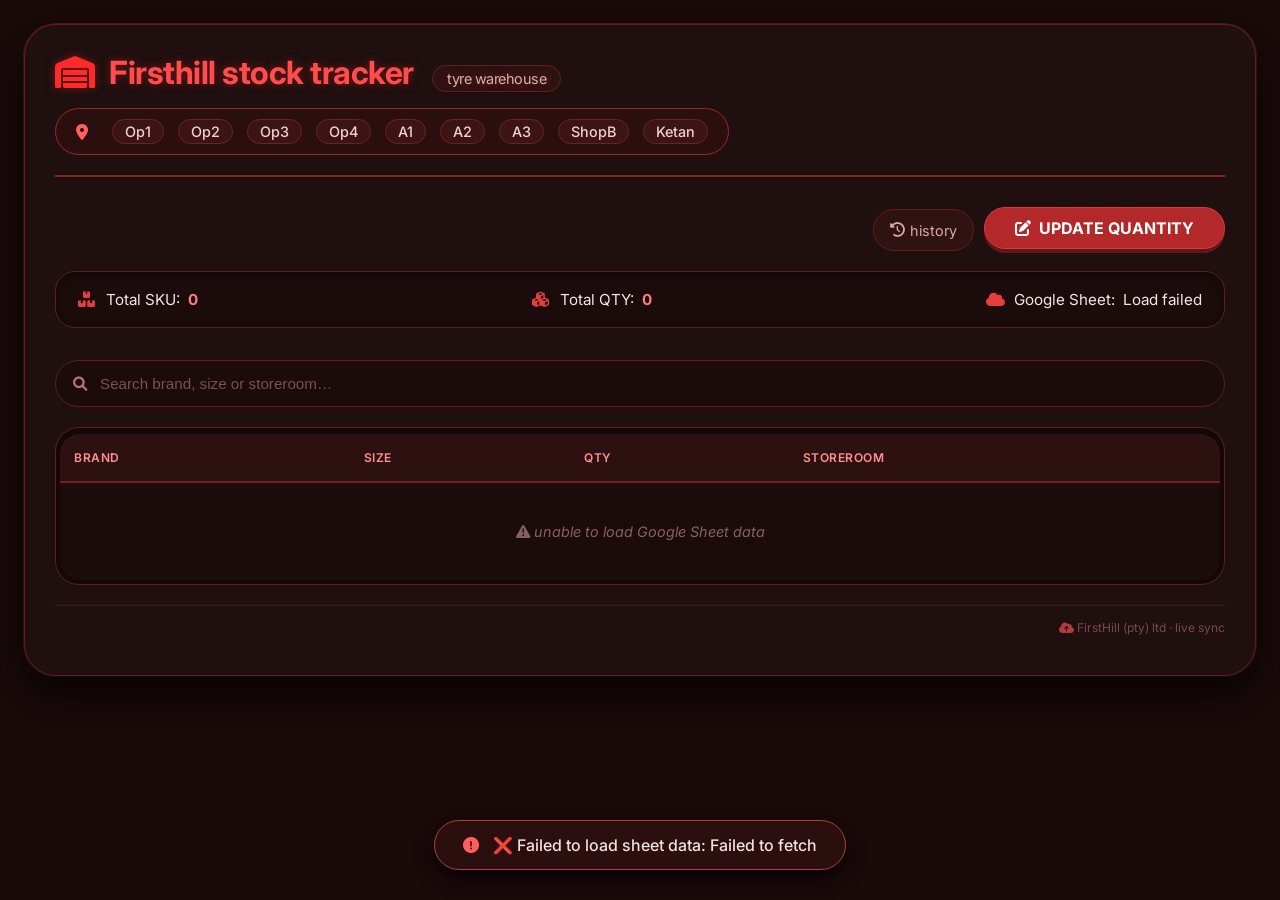
==== commit 5e02d031: "commit" ====
--- a/index.html
+++ b/index.html
@@ -401,7 +401,8 @@
         </div>
     </div>
 
-    <div style="display:flex; justify-content:flex-end; margin-bottom:20px;">
+    <div style="display:flex; justify-content:flex-end; gap:10px; flex-wrap:wrap; margin-bottom:20px;">
+        <a href="history.html" style="text-decoration:none; color:#dba8a8; font-size:0.9rem; background:#2f1212; padding:8px 16px; border-radius:40px; border:1px solid #661c1c; display:inline-flex; align-items:center; gap:6px;"><i class="fas fa-clock-rotate-left"></i> history</a>
         <a href="update.html" class="btn-transfer" style="text-decoration:none;"><i class="fas fa-pen-to-square"></i> UPDATE QUANTITY</a>
     </div>
 
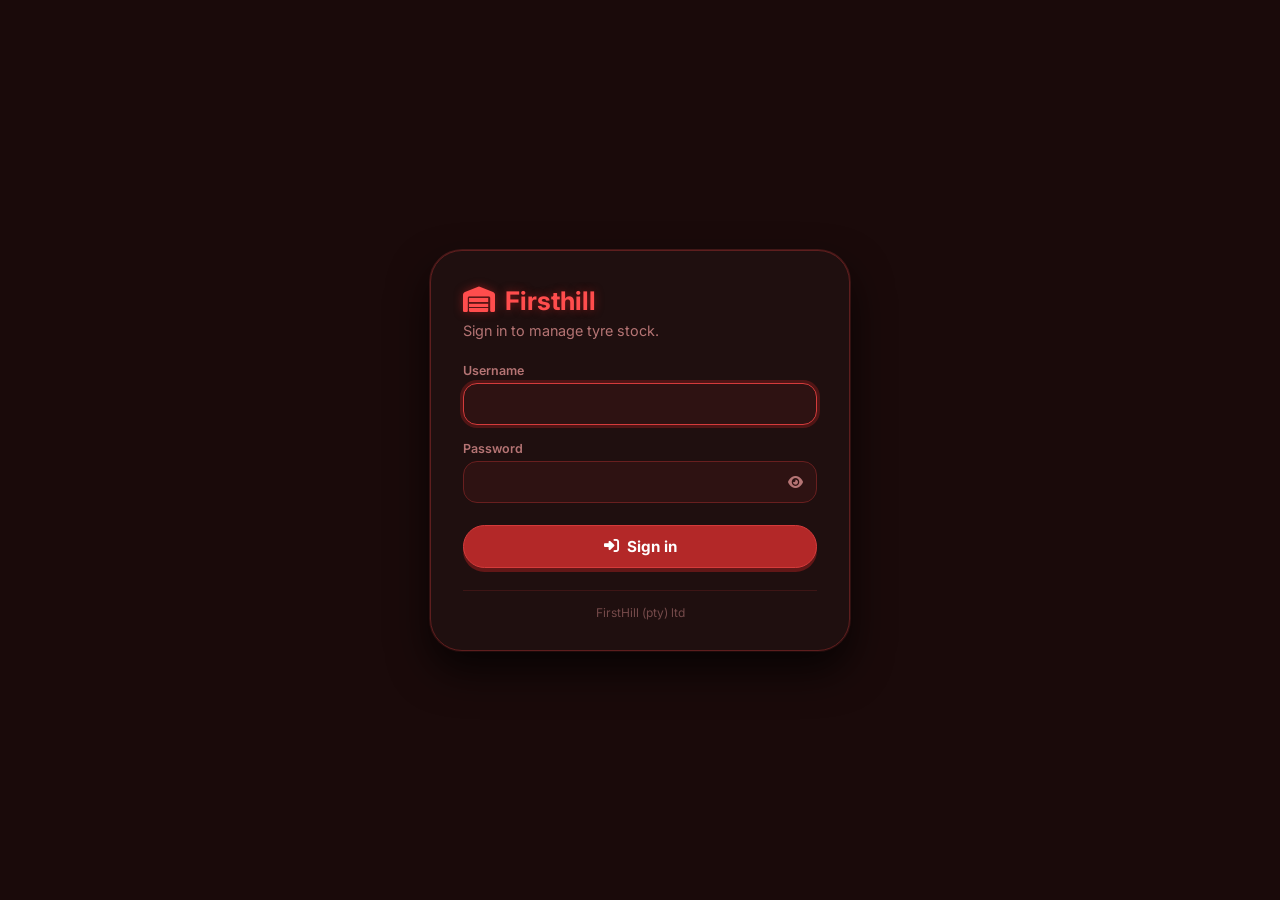
==== commit 04cb1ab5: "commit" ====
--- a/index.html
+++ b/index.html
@@ -4,652 +4,295 @@
     <meta charset="UTF-8">
     <meta name="viewport" content="width=device-width, initial-scale=1.0">
     <title>Firsthill · tyre stock</title>
-    <link rel="stylesheet" href="https://cdnjs.cloudflare.com/ajax/libs/font-awesome/6.0.0-beta3/css/all.min.css">
+    <link rel="stylesheet" href="https://cdnjs.cloudflare.com/ajax/libs/font-awesome/6.5.1/css/all.min.css">
     <link href="https://fonts.googleapis.com/css2?family=Inter:opsz,wght@14..32,400;14..32,500;14..32,600;14..32,700&display=swap" rel="stylesheet">
-    <style>
-        * { margin: 0; padding: 0; box-sizing: border-box; }
-        body {
-            font-family: 'Inter', sans-serif;
-            background: #1a0a0a;
-            color: #f0e6e6;
-            min-height: 100vh;
-            padding: 24px;
-        }
-        .app {
-            max-width: 1440px;
-            margin: 0 auto;
-            background: #1f0f0f;
-            border-radius: 32px;
-            padding: 28px 30px 40px;
-            box-shadow: 0 20px 40px rgba(0,0,0,0.7), 0 0 0 1px #4a1a1a;
-            border: 1px solid #5e1e1e;
-        }
-        .header {
-            display: flex;
-            justify-content: space-between;
-            align-items: center;
-            flex-wrap: wrap;
-            gap: 16px 20px;
-            margin-bottom: 32px;
-            border-bottom: 2px solid #8b1e1e;
-            padding-bottom: 20px;
-        }
-        .logo h1 {
-            font-weight: 700;
-            font-size: 2rem;
-            letter-spacing: -0.5px;
-            color: #ff4d4d;
-            text-shadow: 0 0 8px #7a1a1a;
-        }
-        .logo i { color: #ff2a2a; margin-right: 8px; }
-        .logo span {
-            font-weight: 400;
-            color: #d6b0b0;
-            font-size: 0.9rem;
-            margin-left: 12px;
-            background: #2f1212;
-            padding: 4px 14px;
-            border-radius: 40px;
-            border: 1px solid #661c1c;
-        }
-        .warehouse-badge {
-            background: #2b0f0f;
-            padding: 10px 20px;
-            border-radius: 60px;
-            border: 1px solid #982a2a;
-            display: flex;
-            flex-wrap: wrap;
-            align-items: center;
-            gap: 12px 18px;
-        }
-        .warehouse-badge i { color: #ff5e5e; margin-right: 6px; }
-        .wh-list {
-            display: flex;
-            flex-wrap: wrap;
-            gap: 8px 14px;
-            font-weight: 500;
-            font-size: 0.9rem;
-        }
-        .wh-list button {
-            background: #3d1414;
-            padding: 3px 12px;
-            border-radius: 40px;
-            border: 1px solid #6d2222;
-            color: #f0cfcf;
-            font-family: inherit;
-            font-weight: 500;
-            font-size: 0.9rem;
-            cursor: pointer;
-            transition: 0.15s;
-        }
-        .wh-list button:hover {
-            background: #521818;
-            border-color: #982a2a;
-        }
-        .wh-list button.active {
-            background: #b32828;
-            border-color: #ff5e5e;
-            color: #fff;
-            box-shadow: 0 0 0 2px #4f1515;
-        }
-        .wh-filter-note {
-            font-size: 0.75rem;
-            color: #b57474;
-            margin: -22px 0 16px 6px;
-        }
-        .stats {
-            display: flex;
-            flex-wrap: wrap;
-            justify-content: space-between;
-            background: #1b0b0b;
-            padding: 18px 22px;
-            border-radius: 20px;
-            margin-bottom: 32px;
-            border: 1px solid #601d1d;
-            box-shadow: inset 0 2px 6px rgba(0,0,0,0.6);
-        }
-        .stat-item {
-            display: flex;
-            align-items: center;
-            gap: 8px;
-            font-size: 0.95rem;
-        }
-        .stat-item i { color: #e63e3e; width: 20px; }
-        .stat-item strong { color: #ff7b7b; font-weight: 700; margin-right: 4px; }
-        .transfer-card {
-            background: #1f0c0c;
-            border-radius: 24px;
-            padding: 20px 24px 24px;
-            margin-bottom: 40px;
-            border: 1px solid #751f1f;
-            box-shadow: 0 6px 12px rgba(0,0,0,0.5);
-        }
-        .transfer-card h3 {
-            color: #ff5e5e;
-            font-weight: 600;
-            font-size: 1.3rem;
-            margin-bottom: 16px;
-            display: flex;
-            align-items: center;
-            gap: 8px;
-        }
-        .transfer-card h3 i { color: #ff2a2a; }
-        .transfer-grid {
-            display: flex;
-            flex-wrap: wrap;
-            align-items: flex-end;
-            gap: 16px 20px;
-        }
-        .transfer-field {
-            flex: 1 0 140px;
-            min-width: 120px;
-        }
-        .transfer-field label {
-            display: block;
-            font-size: 0.7rem;
-            text-transform: uppercase;
-            letter-spacing: 0.5px;
-            color: #b57474;
-            margin-bottom: 4px;
-            font-weight: 600;
-        }
-        .transfer-field select, 
-        .transfer-field input {
-            width: 100%;
-            padding: 10px 12px;
-            background: #2e1212;
-            border: 1px solid #681f1f;
-            border-radius: 14px;
-            color: #f0e0e0;
-            font-weight: 500;
-            font-size: 0.9rem;
-            outline: none;
-            transition: 0.2s;
-        }
-        .transfer-field select:focus, 
-        .transfer-field input:focus {
-            border-color: #d43b3b;
-            box-shadow: 0 0 0 3px #4f1515;
-        }
-        .transfer-field select option { background: #1c0a0a; color: #f0e0e0; }
-        .btn-transfer {
-            background: #b32828;
-            border: none;
-            color: white;
-            font-weight: 700;
-            padding: 10px 30px;
-            border-radius: 40px;
-            font-size: 1rem;
-            cursor: pointer;
-            display: inline-flex;
-            align-items: center;
-            gap: 8px;
-            border: 1px solid #d43b3b;
-            transition: 0.15s;
-            box-shadow: 0 4px 0 #621717;
-            transform: translateY(-2px);
-        }
-        .btn-transfer:hover {
-            background: #cc2f2f;
-            box-shadow: 0 6px 0 #521212;
-            transform: translateY(-3px);
-        }
-        .btn-transfer:active {
-            transform: translateY(2px);
-            box-shadow: 0 1px 0 #521212;
-        }
-        .btn-transfer:disabled {
-            opacity: 0.5;
-            transform: translateY(0);
-            box-shadow: 0 2px 0 #621717;
-            pointer-events: none;
-        }
-        .table-wrapper {
-            background: #130707;
-            border-radius: 24px;
-            padding: 6px 4px 4px 4px;
-            border: 1px solid #631d1d;
-            overflow-x: auto;
-        }
-        table {
-            width: 100%;
-            border-collapse: collapse;
-            font-size: 0.9rem;
-            background: #1b0b0b;
-            border-radius: 20px;
-            overflow: hidden;
-        }
-        th {
-            text-align: left;
-            padding: 16px 14px;
-            background: #2d1010;
-            color: #ff8f8f;
-            font-weight: 600;
-            font-size: 0.75rem;
-            text-transform: uppercase;
-            letter-spacing: 0.5px;
-            border-bottom: 2px solid #751f1f;
-        }
-        td {
-            padding: 14px 14px;
-            border-bottom: 1px solid #341212;
-            color: #ebd6d6;
-        }
-        tr:last-child td { border-bottom: none; }
-        .qty-badge {
-            background: #3b1515;
-            padding: 4px 14px;
-            border-radius: 40px;
-            border: 1px solid #7f2828;
-            font-weight: 600;
-            color: #ffb3b3;
-        }
-        .warehouse-tag {
-            background: #281010;
-            padding: 4px 12px;
-            border-radius: 30px;
-            font-size: 0.75rem;
-            border: 1px solid #591d1d;
-            color: #dba8a8;
-            white-space: nowrap;
-        }
-        .brand-tag { font-weight: 500; color: #f0c2c2; }
-        .size-tag { color: #dbb9b9; }
-        .empty-row td {
-            text-align: center;
-            padding: 40px 10px;
-            color: #896060;
-            font-style: italic;
-        }
-        .footnote {
-            margin-top: 20px;
-            text-align: right;
-            font-size: 0.75rem;
-            color: #754a4a;
-            border-top: 1px solid #3d1515;
-            padding-top: 14px;
-        }
-        .footnote i { color: #b33b3b; }
-        .toast {
-            position: fixed;
-            bottom: 30px;
-            left: 50%;
-            transform: translateX(-50%);
-            background: #2b0f0f;
-            border: 1px solid #d43b3b;
-            color: #f0e0e0;
-            padding: 14px 28px;
-            border-radius: 60px;
-            font-weight: 500;
-            box-shadow: 0 8px 20px rgba(0,0,0,0.8);
-            z-index: 999;
-            display: none;
-            backdrop-filter: blur(4px);
-            max-width: 90%;
-            text-align: center;
-        }
-        .toast.show { display: block; }
-        .toast i { margin-right: 10px; color: #ff5e5e; }
-
-        .search-bar {
-            position: relative;
-            margin-bottom: 20px;
-        }
-        .search-bar i {
-            position: absolute;
-            left: 18px;
-            top: 50%;
-            transform: translateY(-50%);
-            color: #b57474;
-            font-size: 0.9rem;
-        }
-        .search-bar input {
-            width: 100%;
-            padding: 14px 18px 14px 44px;
-            background: #1b0b0b;
-            border: 1px solid #631d1d;
-            border-radius: 40px;
-            color: #f0e0e0;
-            font-weight: 500;
-            font-size: 0.95rem;
-            outline: none;
-            transition: 0.2s;
-        }
-        .search-bar input::placeholder { color: #7a5050; }
-        .search-bar input:focus {
-            border-color: #d43b3b;
-            box-shadow: 0 0 0 3px #4f1515;
-        }
-        .search-bar .clear-search {
-            position: absolute;
-            right: 16px;
-            top: 50%;
-            transform: translateY(-50%);
-            color: #b57474;
-            font-size: 0.9rem;
-            cursor: pointer;
-            padding: 4px;
-            display: none;
-        }
-        .search-bar .clear-search.show { display: block; }
-        .search-count {
-            font-size: 0.75rem;
-            color: #9f5f5f;
-            margin: -10px 0 16px 6px;
-        }
-
-        @media (max-width: 700px) {
-            body { padding: 10px; }
-            .app { padding: 16px 12px 28px; border-radius: 20px; }
-            .header { flex-direction: column; align-items: start; margin-bottom: 20px; }
-            .logo h1 { font-size: 1.4rem; }
-            .logo h1 br { display: none; }
-            .logo span { margin-left: 0; margin-top: 6px; display: inline-block; }
-            .warehouse-badge { padding: 8px 14px; width: 100%; }
-            .wh-list { font-size: 0.8rem; }
-            .stats { flex-direction: column; align-items: flex-start; gap: 10px; padding: 14px 16px; }
-            .transfer-card { padding: 16px 14px 18px; margin-bottom: 24px; }
-            .transfer-grid { flex-direction: column; align-items: stretch; }
-            .transfer-field { min-width: 0; }
-            .btn-transfer { width: 100%; justify-content: center; }
-            table { font-size: 0.82rem; }
-            th, td { padding: 10px 8px; }
-            th { font-size: 0.68rem; }
-            .search-bar input { padding: 12px 16px 12px 40px; font-size: 0.9rem; }
-        }
-
-        @media (max-width: 480px) {
-            .table-wrapper { border-radius: 16px; margin: 0 -4px; }
-            table, thead, tbody, th, td, tr { display: block; }
-            thead tr { position: absolute; top: -9999px; left: -9999px; }
-            tbody tr {
-                background: #1b0b0b;
-                border-bottom: 1px solid #341212;
-                padding: 12px 14px;
-                display: grid;
-                grid-template-columns: 1fr 1fr;
-                gap: 8px 10px;
-            }
-            tbody tr.empty-row { display: block; padding: 30px 10px; }
-            td { border: none; padding: 0; }
-            td:before {
-                content: attr(data-label);
-                display: block;
-                font-size: 0.65rem;
-                text-transform: uppercase;
-                letter-spacing: 0.5px;
-                color: #b57474;
-                font-weight: 600;
-                margin-bottom: 4px;
-            }
-            .qty-badge, .warehouse-tag { display: inline-block; }
-        }
-    </style>
+    <link rel="stylesheet" href="style.css">
 </head>
 <body>
 <div class="app">
-    <div class="header">
-        <div class="logo">
-            <h1><i class="fas fa-warehouse"></i> Firsthill stock tracker <span>tyre warehouse</span></h1>
+    <div id="fhNav"></div>
+
+    <div class="page-head">
+        <div>
+            <h1>Tyre stock</h1>
+            <p id="syncNote">Loading…</p>
         </div>
-        <div class="warehouse-badge">
-            <i class="fas fa-location-dot"></i>
-            <div class="wh-list" id="whList">
-                <button type="button" data-wh="Op1">Op1</button><button type="button" data-wh="Op2">Op2</button><button type="button" data-wh="Op3">Op3</button><button type="button" data-wh="Op4">Op4</button>
-                <button type="button" data-wh="A1">A1</button><button type="button" data-wh="A2">A2</button><button type="button" data-wh="A3">A3</button><button type="button" data-wh="ShopB">ShopB</button><button type="button" data-wh="Ketan">Ketan</button>
-            </div>
+        <a href="update.html" class="btn"><i class="fas fa-pen-to-square"></i> Update quantity</a>
+    </div>
+
+    <div class="kpis">
+        <div class="kpi"><div class="v" id="kSku">–</div><div class="l">Tyre lines in stock</div></div>
+        <div class="kpi"><div class="v" id="kQty">–</div><div class="l">Tyres on hand</div></div>
+        <div class="kpi warn clickable" data-jump="low"><div class="v" id="kLow">–</div><div class="l">Low stock</div></div>
+        <div class="kpi bad clickable" data-jump="out"><div class="v" id="kOut">–</div><div class="l">Out of stock</div></div>
+    </div>
+
+    <details class="reorder" id="reorder" style="display:none;"></details>
+
+    <div class="toolbar">
+        <div class="chips" id="whChips"></div>
+    </div>
+    <div class="toolbar">
+        <div class="chips" id="statusChips">
+            <button type="button" class="chip active" data-status="all">All</button>
+            <button type="button" class="chip" data-status="low">Low stock <span class="n" id="nLow"></span></button>
+            <button type="button" class="chip" data-status="out">Out of stock <span class="n" id="nOut"></span></button>
+            <button type="button" class="chip" data-status="old">Oldest first</button>
         </div>
-    </div>
-
-    <div style="display:flex; justify-content:flex-end; gap:10px; flex-wrap:wrap; margin-bottom:20px;">
-        <a href="history.html" style="text-decoration:none; color:#dba8a8; font-size:0.9rem; background:#2f1212; padding:8px 16px; border-radius:40px; border:1px solid #661c1c; display:inline-flex; align-items:center; gap:6px;"><i class="fas fa-clock-rotate-left"></i> history</a>
-        <a href="update.html" class="btn-transfer" style="text-decoration:none;"><i class="fas fa-pen-to-square"></i> UPDATE QUANTITY</a>
-    </div>
-
-    <div class="wh-filter-note" id="whFilterNote" style="display:none;"></div>
-
-    <div class="stats" id="statsContainer">
-        <div class="stat-item"><i class="fas fa-boxes"></i> Total SKU: <strong id="totalSku">0</strong></div>
-        <div class="stat-item"><i class="fas fa-cubes"></i> Total QTY: <strong id="totalQty">0</strong></div>
-        <div class="stat-item"><i class="fas fa-cloud"></i> Google Sheet: <span id="lastUpdate">loading…</span></div>
+        <label style="font-size:0.82rem; color:var(--muted);">Sort
+            <select id="sortSel">
+                <option value="brand">Brand A–Z</option>
+                <option value="qtyAsc">Quantity, lowest first</option>
+                <option value="qtyDesc">Quantity, highest first</option>
+                <option value="oldest">Oldest stock first</option>
+                <option value="recent">Most recently received</option>
+            </select>
+        </label>
     </div>
 
     <div class="search-bar">
         <i class="fas fa-magnifying-glass"></i>
         <input type="text" id="searchInput" placeholder="Search brand, size or storeroom…" autocomplete="off">
-        <i class="fas fa-circle-xmark clear-search" id="clearSearch"></i>
-    </div>
-    <div class="search-count" id="searchCount" style="display:none;"></div>
+        <i class="fas fa-circle-xmark clear-search" id="clearSearch" role="button" aria-label="Clear search"></i>
+    </div>
+    <div class="count-note" id="countNote" style="display:none;"></div>
 
     <div class="table-wrapper">
-        <table id="inventoryTable">
-            <thead><tr><th>Brand</th><th>Size</th><th>QTY</th><th>Storeroom</th></tr></thead>
+        <table class="cards">
+            <thead><tr><th>Brand</th><th>Size</th><th>Qty</th><th>Storeroom</th><th>Last received</th><th>Oldest stock on hand</th></tr></thead>
             <tbody id="tableBody">
-                <tr class="empty-row"><td colspan="4"><i class="fas fa-spinner fa-pulse"></i> loading data …</td></tr>
+                <tr class="empty-row"><td colspan="6"><i class="fas fa-spinner fa-pulse"></i> Loading stock…</td></tr>
             </tbody>
         </table>
     </div>
-    <div class="footnote"><i class="fas fa-cloud-upload-alt"></i> FirstHill (pty) ltd · live sync</div>
+    <p class="hint"><i class="fas fa-circle-info"></i> <strong style="color:#7bffa0">Use first</strong> marks the storeroom holding the oldest stock of that tyre. Ages are worked out from the update history, so stock that was already on the shelf before history logging started shows as "from before tracking".</p>
+    <div class="footnote">FirstHill (pty) ltd · live sync</div>
 </div>
 
-<div id="toast" class="toast"><i class="fas fa-check-circle"></i> <span id="toastMsg">done</span></div>
-
+<script src="common.js"></script>
 <script>
-    (function() {
-        // ---------- CONFIG ----------
-        const GOOGLE_SHEET_CSV_URL = 'https://docs.google.com/spreadsheets/d/e/2PACX-1vQz7v74B9qEVB0RNbUqxwVMa5Yvnb2GxLPchxtz_8qyQyZWoT-Q0LIBb443JpvRxcKBXzHAzfaARfHG/pub?output=csv';
-
-        let inventory = [];
-        let searchQuery = '';
-        let selectedWarehouse = null;
+    (function () {
+        const me = FH.requireLogin('index.html');
+        if (!me) return;
+        const esc = FH.esc;
+
+        let items = [];
+        let lowDefault = 4;
+        let wh = null;
+        let statusFilter = 'all';
+        let sortBy = 'brand';
+        let query = '';
 
         const tbody = document.getElementById('tableBody');
         const searchInput = document.getElementById('searchInput');
         const clearSearch = document.getElementById('clearSearch');
-        const searchCountEl = document.getElementById('searchCount');
-        const totalSkuEl = document.getElementById('totalSku');
-        const totalQtyEl = document.getElementById('totalQty');
-        const lastUpdateEl = document.getElementById('lastUpdate');
-        const whListEl = document.getElementById('whList');
-        const whFilterNoteEl = document.getElementById('whFilterNote');
-        const toast = document.getElementById('toast');
-        const toastMsg = document.getElementById('toastMsg');
-
-        function showToast(msg, isError = false) {
-            toastMsg.textContent = msg;
-            toast.style.display = 'block';
-            toast.style.borderColor = isError ? '#b33b3b' : '#43b33b';
-            toast.querySelector('i').className = isError ? 'fas fa-exclamation-circle' : 'fas fa-check-circle';
-            clearTimeout(toast._timer);
-            toast._timer = setTimeout(() => { toast.style.display = 'none'; }, 4000);
-        }
-
-        function parseCSV(csvText) {
+        const countNote = document.getElementById('countNote');
+        const sortSel = document.getElementById('sortSel');
+        const reorderEl = document.getElementById('reorder');
+
+        function enrich() {
+            items.forEach(i => { i.status = FH.statusOf(i, lowDefault); i.level = FH.levelOf(i, lowDefault); });
+            FH.markUseFirst(items);
+        }
+
+        // ---------- warehouse chips ----------
+        function renderWhChips() {
+            const stores = [...new Set(items.map(i => i.storeroom))].filter(Boolean).sort(FH.naturalSort);
+            const el = document.getElementById('whChips');
+            el.innerHTML = `<i class="fas fa-location-dot" style="color:#ff5e5e"></i>
+                <button type="button" class="chip ${wh ? '' : 'active'}" data-wh="">All storerooms</button>` +
+                stores.map(s => `<button type="button" class="chip ${wh === s ? 'active' : ''}" data-wh="${esc(s)}">${esc(s)}</button>`).join('');
+            el.querySelectorAll('button').forEach(b => b.addEventListener('click', () => {
+                wh = b.dataset.wh || null;
+                renderWhChips();
+                render();
+            }));
+        }
+
+        // ---------- KPIs ----------
+        function renderKpis() {
+            const scope = wh ? items.filter(i => i.storeroom === wh) : items;
+            const low = scope.filter(i => i.status === 'low').length;
+            const out = scope.filter(i => i.status === 'out').length;
+            document.getElementById('kSku').textContent = scope.filter(i => i.qty > 0).length;
+            document.getElementById('kQty').textContent = scope.reduce((a, i) => a + i.qty, 0).toLocaleString('en-GB');
+            document.getElementById('kLow').textContent = low;
+            document.getElementById('kOut').textContent = out;
+            document.getElementById('nLow').textContent = low + out;
+            document.getElementById('nOut').textContent = out;
+        }
+
+        // ---------- reorder list ----------
+        function buildReorder() {
+            const groups = {};
+            items.forEach(i => (groups[FH.keyOf(i.brand, i.size, '')] ||= []).push(i));
             const rows = [];
-            let row = [], field = '', inQuotes = false;
-            for (let i = 0; i < csvText.length; i++) {
-                const ch = csvText[i];
-                if (ch === '"') {
-                    if (inQuotes && csvText[i + 1] === '"') { field += '"'; i++; }
-                    else { inQuotes = !inQuotes; }
-                } else if (ch === ',' && !inQuotes) {
-                    row.push(field.trim());
-                    field = '';
-                } else if ((ch === '\n' || ch === '\r') && !inQuotes) {
-                    if (ch === '\r' && csvText[i + 1] === '\n') i++;
-                    row.push(field.trim());
-                    field = '';
-                    if (row.some(v => v !== '')) rows.push(row);
-                    row = [];
-                } else {
-                    field += ch;
-                }
-            }
-            if (field !== '' || row.length) {
-                row.push(field.trim());
-                if (row.some(v => v !== '')) rows.push(row);
-            }
-            if (rows.length < 2) return [];
-            const headers = rows[0].map(h => h.trim());
-            return rows.slice(1).map(values => {
-                const obj = {};
-                headers.forEach((h, idx) => {
-                    let val = values[idx] ?? '';
-                    if (h.toLowerCase() === 'qty') {
-                        val = parseInt(String(val).replace(/,/g, ''), 10) || 0;
-                    }
-                    obj[h] = val;
-                });
-                const qtyKey = headers.find(h => h.toLowerCase() === 'qty');
-                const brandKey = headers.find(h => h.toLowerCase() === 'brand');
-                const sizeKey = headers.find(h => h.toLowerCase() === 'size');
-                const storeKey = headers.find(h =>
-                    ['storeroom', 'store room', 'warehouse', 'location'].includes(h.toLowerCase())
-                );
-                return {
-                    Brand: brandKey ? obj[brandKey] : '',
-                    Size: sizeKey ? obj[sizeKey] : '',
-                    QTY: qtyKey ? Number(obj[qtyKey]) || 0 : 0,
-                    Storeroom: storeKey ? obj[storeKey] : ''
-                };
-            }).filter(item => item.Brand || item.Size || item.Storeroom);
-        }
-
-        function getFilteredInventory() {
-            let items = inventory;
-            if (selectedWarehouse) {
-                items = items.filter(item => String(item.Storeroom) === selectedWarehouse);
-            }
-            if (!searchQuery) return items;
-            const q = searchQuery.toLowerCase();
-            return items.filter(item =>
-                String(item.Brand).toLowerCase().includes(q) ||
-                String(item.Size).toLowerCase().includes(q) ||
-                String(item.Storeroom).toLowerCase().includes(q)
-            );
-        }
-
-        function updateWhFilterNote() {
-            if (selectedWarehouse) {
-                whFilterNoteEl.style.display = 'block';
-                whFilterNoteEl.innerHTML = `<i class="fas fa-filter"></i> showing only <strong>${selectedWarehouse}</strong> — click it again to clear`;
+            Object.values(groups).forEach(g => {
+                const needing = g.filter(i => (i.status === 'low' || i.status === 'out') && (!wh || i.storeroom === wh));
+                if (!needing.length) return;
+                const spare = g.filter(i => i.status === 'ok' && i.qty > i.level && !needing.includes(i))
+                               .map(i => ({ store: i.storeroom, spare: i.qty - Math.max(i.level, 0) }))
+                               .sort((a, b) => b.spare - a.spare);
+                rows.push({ brand: g[0].brand, size: g[0].size, needing, spare,
+                            urgency: Math.min(...needing.map(n => n.qty - n.level)) });
+            });
+            rows.sort((a, b) => a.urgency - b.urgency || FH.naturalSort(a.brand + a.size, b.brand + b.size));
+            return rows;
+        }
+
+        function renderReorder() {
+            const rows = buildReorder();
+            reorderEl.style.display = '';
+            if (!rows.length) {
+                reorderEl.className = 'reorder clear';
+                reorderEl.removeAttribute('open');
+                reorderEl.innerHTML = `<summary><i class="fas fa-circle-check"></i> Nothing needs ordering${wh ? ' in ' + esc(wh) : ''} right now</summary>`;
+                return;
+            }
+            const wasOpen = reorderEl.hasAttribute('open') || reorderEl.dataset.init !== '1';
+            reorderEl.dataset.init = '1';
+            reorderEl.className = 'reorder';
+            reorderEl.innerHTML = `
+                <summary><i class="fas fa-truck-ramp-box"></i> ${rows.length} tyre${rows.length === 1 ? '' : 's'} to reorder${wh ? ' for ' + esc(wh) : ''}
+                    <i class="fas fa-chevron-down chev"></i></summary>
+                <div class="reorder-body">
+                    ${rows.map(r => `<div class="reorder-item">
+                        <div class="tyre">${esc(r.brand)} ${esc(r.size)}</div>
+                        <div class="where">
+                            ${r.needing.map(n => `<span style="white-space:nowrap">${esc(n.storeroom)}: <strong>${n.qty}</strong>${n.qty === 0 ? ' (out)' : ` (alert at ${n.level})`}</span>`).join(' &nbsp;·&nbsp; ')}
+                            ${r.spare.length ? `<span class="spare"><i class="fas fa-right-left"></i> Could move instead: ${r.spare.slice(0, 3).map(s => `${esc(s.store)} has ${s.spare} spare`).join(', ')}</span>` : ''}
+                        </div>
+                    </div>`).join('')}
+                    <div class="reorder-actions">
+                        <button type="button" class="btn btn-ghost" id="copyOrder"><i class="fas fa-copy"></i> Copy order list</button>
+                        <button type="button" class="btn btn-ghost" id="showLow"><i class="fas fa-filter"></i> Show these in the table</button>
+                    </div>
+                </div>`;
+            if (wasOpen) reorderEl.setAttribute('open', '');
+
+            document.getElementById('copyOrder').addEventListener('click', async () => {
+                const text = 'Firsthill tyre order list' + (wh ? ' – ' + wh : '') + ' (' + FH.fmtDate(new Date()) + ')\n\n' +
+                    rows.map(r => `${r.brand} ${r.size}: ` + r.needing.map(n => `${n.storeroom} has ${n.qty}`).join(', ')).join('\n');
+                try { await navigator.clipboard.writeText(text); FH.toast('Order list copied'); }
+                catch (e) { FH.toast('Could not copy. Select the list and copy it manually.', true); }
+            });
+            document.getElementById('showLow').addEventListener('click', () => setStatus('low'));
+        }
+
+        // ---------- table ----------
+        function setStatus(s) {
+            statusFilter = s;
+            if (s === 'old') { sortBy = 'oldest'; sortSel.value = 'oldest'; }
+            document.querySelectorAll('#statusChips .chip').forEach(c => c.classList.toggle('active', c.dataset.status === s));
+            render();
+        }
+
+        function filtered() {
+            let list = items;
+            if (wh) list = list.filter(i => i.storeroom === wh);
+            if (statusFilter === 'low') list = list.filter(i => i.status === 'low' || i.status === 'out');
+            else if (statusFilter === 'out') list = list.filter(i => i.status === 'out');
+            else if (statusFilter === 'old') list = list.filter(i => i.qty > 0);
+            if (query) {
+                const q = query.toLowerCase();
+                list = list.filter(i => [i.brand, i.size, i.storeroom].some(v => String(v).toLowerCase().includes(q)));
+            }
+            const by = {
+                brand: (a, b) => FH.naturalSort(a.brand, b.brand) || FH.naturalSort(a.size, b.size) || FH.naturalSort(a.storeroom, b.storeroom),
+                qtyAsc: (a, b) => a.qty - b.qty,
+                qtyDesc: (a, b) => b.qty - a.qty,
+                oldest: (a, b) => (FH.oldestTs(a) ?? 1e15) - (FH.oldestTs(b) ?? 1e15),
+                recent: (a, b) => (FH.toDate(b.lastIn)?.getTime() || 0) - (FH.toDate(a.lastIn)?.getTime() || 0)
+            };
+            return list.slice().sort(by[sortBy] || by.brand);
+        }
+
+        function oldestCell(i) {
+            if (i.qty <= 0) return '<span class="date-cell">—</span>';
+            let html;
+            if (i.untracked > 0) {
+                html = `<span class="date-cell">From before tracking<small>${i.untracked} of ${i.qty} tyres</small></span>`;
+            } else if (i.oldestIn) {
+                html = `<span class="date-cell">${FH.fmtDate(i.oldestIn)}<small>${FH.ageText(i.oldestIn)} · ${i.oldestQty} tyre${i.oldestQty === 1 ? '' : 's'} from this batch</small></span>`;
             } else {
-                whFilterNoteEl.style.display = 'none';
-            }
-        }
-
-        function setWarehouseFilter(wh) {
-            selectedWarehouse = (selectedWarehouse === wh) ? null : wh;
-            if (whListEl) {
-                whListEl.querySelectorAll('button').forEach(btn => {
-                    btn.classList.toggle('active', btn.dataset.wh === selectedWarehouse);
-                });
-            }
-            updateWhFilterNote();
-            renderTable();
-        }
-
-        function renderTable() {
-            if (!inventory.length) {
-                tbody.innerHTML = `<tr class="empty-row"><td colspan="4"><i class="fas fa-database"></i> no tyre data</td></tr>`;
-                updateStats();
-                searchCountEl.style.display = 'none';
+                html = '<span class="date-cell">—</span>';
+            }
+            if (i.useFirst) html += `<br><span class="tag-first"><i class="fas fa-arrow-turn-down"></i> Use first</span>`;
+            return html;
+        }
+
+        function qtyCell(i) {
+            const cls = i.status === 'ok' ? '' : i.status;
+            let note = '';
+            if (i.status === 'low') note = `<span class="status-note">Low · alert at ${i.level}</span>`;
+            if (i.status === 'out') note = `<span class="status-note out">Out of stock</span>`;
+            return `<span class="qty-badge ${cls}">${i.qty}</span>${note}`;
+        }
+
+        function render() {
+            renderKpis();
+            renderReorder();
+            if (!items.length) {
+                tbody.innerHTML = `<tr class="empty-row"><td colspan="6"><i class="fas fa-database"></i> No tyres in the sheet yet. Add stock on the Update page.</td></tr>`;
+                countNote.style.display = 'none';
                 return;
             }
-
-            const filtered = getFilteredInventory();
-
-            if (searchQuery) {
-                searchCountEl.style.display = 'block';
-                searchCountEl.textContent = `${filtered.length} of ${inventory.length} items match "${searchQuery}"` +
-                    (selectedWarehouse ? ` in ${selectedWarehouse}` : '');
-            } else if (selectedWarehouse) {
-                searchCountEl.style.display = 'block';
-                searchCountEl.textContent = `${filtered.length} item${filtered.length === 1 ? '' : 's'} in ${selectedWarehouse}`;
-            } else {
-                searchCountEl.style.display = 'none';
-            }
-
-            if (!filtered.length) {
-                const msg = searchQuery
-                    ? `no matches for "${searchQuery}"${selectedWarehouse ? ` in ${selectedWarehouse}` : ''}`
-                    : `no tyres found in ${selectedWarehouse}`;
-                tbody.innerHTML = `<tr class="empty-row"><td colspan="4"><i class="fas fa-magnifying-glass"></i> ${msg}</td></tr>`;
-            } else {
-                let html = '';
-                filtered.forEach(item => {
-                    html += `<tr>
-                        <td data-label="Brand"><span class="brand-tag"><i class="fas fa-circle" style="color:#c53535; font-size:0.5rem; margin-right:6px;"></i>${item.Brand}</span></td>
-                        <td data-label="Size"><span class="size-tag">${item.Size}</span></td>
-                        <td data-label="QTY"><span class="qty-badge">${item.QTY}</span></td>
-                        <td data-label="Storeroom"><span class="warehouse-tag"><i class="fas fa-warehouse" style="margin-right:4px;"></i>${item.Storeroom}</span></td>
-                    </tr>`;
-                });
-                tbody.innerHTML = html;
-            }
-
-            const totalQty = inventory.reduce((acc, i) => acc + i.QTY, 0);
-            totalSkuEl.textContent = inventory.length;
-            totalQtyEl.textContent = totalQty;
-            const now = new Date();
-            lastUpdateEl.textContent = now.toLocaleTimeString('en-GB', { hour: '2-digit', minute: '2-digit', second: '2-digit' });
-        }
-
-        function updateStats() {
-            const totalQty = inventory.reduce((acc, i) => acc + i.QTY, 0);
-            totalSkuEl.textContent = inventory.length;
-            totalQtyEl.textContent = totalQty;
-        }
-
-        async function loadInventoryFromGoogleSheet() {
+            const list = filtered();
+            const scopeTxt = wh ? ` in ${wh}` : '';
+            if (query || wh || statusFilter !== 'all') {
+                countNote.style.display = 'block';
+                countNote.textContent = `${list.length} line${list.length === 1 ? '' : 's'}${scopeTxt}` + (query ? ` matching "${query}"` : '');
+            } else countNote.style.display = 'none';
+
+            if (!list.length) {
+                const msg = statusFilter === 'low' ? `No low stock${scopeTxt}.` :
+                            statusFilter === 'out' ? `Nothing out of stock${scopeTxt}.` :
+                            query ? `No matches for "${esc(query)}"${scopeTxt}.` : `No tyres${scopeTxt}.`;
+                tbody.innerHTML = `<tr class="empty-row"><td colspan="6">${msg}</td></tr>`;
+                return;
+            }
+            tbody.innerHTML = list.map(i => `<tr>
+                <td data-label="Brand"><span class="brand-tag">${esc(i.brand)}</span></td>
+                <td data-label="Size"><span class="size-tag">${esc(i.size)}</span></td>
+                <td data-label="Qty">${qtyCell(i)}</td>
+                <td data-label="Storeroom"><span class="wh-tag"><i class="fas fa-warehouse" style="margin-right:4px;"></i>${esc(i.storeroom)}</span></td>
+                <td data-label="Last received"><span class="date-cell">${i.lastIn ? FH.fmtDate(i.lastIn) + `<small>${FH.ageText(i.lastIn)}</small>` : '—'}</span></td>
+                <td data-label="Oldest stock">${oldestCell(i)}</td>
+            </tr>`).join('');
+        }
+
+        async function load() {
             try {
-                console.log('Loading from CSV URL:', GOOGLE_SHEET_CSV_URL);
-                const response = await fetch(GOOGLE_SHEET_CSV_URL, { cache: 'no-store' });
-                if (!response.ok) throw new Error(`HTTP ${response.status}`);
-                const csvText = await response.text();
-                console.log('CSV loaded, length:', csvText.length);
-                const parsed = parseCSV(csvText);
-                if (!parsed.length) throw new Error('No data rows found.');
-                inventory = parsed;
-                renderTable();
-                showToast('📥 Inventory loaded from Google Sheet');
-            } catch (error) {
-                console.error('Load error:', error);
-                inventory = [];
-                tbody.innerHTML = `<tr class="empty-row">
-                    <td colspan="4"><i class="fas fa-triangle-exclamation"></i> unable to load Google Sheet data</td>
-                </tr>`;
-                updateStats();
-                lastUpdateEl.textContent = 'Load failed';
-                showToast('❌ Failed to load sheet data: ' + error.message, true);
-            }
-        }
-
-        function init() {
-            loadInventoryFromGoogleSheet();
-
-            if (whListEl) {
-                whListEl.querySelectorAll('button[data-wh]').forEach(btn => {
-                    btn.addEventListener('click', () => setWarehouseFilter(btn.dataset.wh));
-                });
-            }
-
-            searchInput.addEventListener('input', () => {
-                searchQuery = searchInput.value.trim();
-                clearSearch.classList.toggle('show', searchQuery.length > 0);
-                renderTable();
-            });
-            clearSearch.addEventListener('click', () => {
-                searchInput.value = '';
-                searchQuery = '';
-                clearSearch.classList.remove('show');
-                renderTable();
-                searchInput.focus();
-            });
-        }
-
-        init();
+                const data = await FH.api('getInventory');
+                items = data.items || [];
+                lowDefault = Number(data.lowDefault) || 0;
+                enrich();
+                renderWhChips();
+                render();
+                document.getElementById('syncNote').textContent =
+                    `Synced ${new Date().toLocaleTimeString('en-GB', { hour: '2-digit', minute: '2-digit' })} · low-stock alert at ${lowDefault} unless set per tyre`;
+            } catch (err) {
+                tbody.innerHTML = `<tr class="empty-row"><td colspan="6"><i class="fas fa-triangle-exclamation"></i> Couldn't load stock: ${esc(err.message)}</td></tr>`;
+                document.getElementById('syncNote').textContent = 'Load failed';
+            }
+        }
+
+        document.querySelectorAll('#statusChips .chip').forEach(c => c.addEventListener('click', () => setStatus(c.dataset.status)));
+        document.querySelectorAll('.kpi[data-jump]').forEach(k => k.addEventListener('click', () => setStatus(k.dataset.jump)));
+        sortSel.addEventListener('change', () => { sortBy = sortSel.value; render(); });
+        searchInput.addEventListener('input', () => {
+            query = searchInput.value.trim();
+            clearSearch.classList.toggle('show', query.length > 0);
+            render();
+        });
+        clearSearch.addEventListener('click', () => {
+            searchInput.value = ''; query = '';
+            clearSearch.classList.remove('show');
+            render(); searchInput.focus();
+        });
+
+        load();
     })();
 </script>
 </body>
-</html>+</html>
--- a/style.css
+++ b/style.css
@@ -0,0 +1,307 @@
+/* Firsthill stock tracker · shared styles */
+* { margin: 0; padding: 0; box-sizing: border-box; }
+:root {
+    --bg: #1a0a0a;
+    --panel: #1f0f0f;
+    --panel-2: #1b0b0b;
+    --deep: #130707;
+    --field: #2e1212;
+    --line: #5e1e1e;
+    --line-2: #341212;
+    --line-3: #681f1f;
+    --red: #b32828;
+    --red-hi: #ff4d4d;
+    --red-soft: #ff8f8f;
+    --text: #f0e6e6;
+    --text-2: #ebd6d6;
+    --muted: #b57474;
+    --soft: #dba8a8;
+    --faint: #896060;
+    --ok-bg: #10321a; --ok-line: #2a7f45; --ok: #7bffa0;
+    --warn-bg: #33250b; --warn-line: #a8741f; --warn: #ffc46b;
+    --bad-bg: #3a0d0d; --bad-line: #ff3b3b; --bad: #ff7070;
+}
+body {
+    font-family: 'Inter', system-ui, -apple-system, 'Segoe UI', sans-serif;
+    background: var(--bg);
+    color: var(--text);
+    min-height: 100vh;
+    padding: 24px;
+}
+.app {
+    max-width: 1320px;
+    margin: 0 auto;
+    background: var(--panel);
+    border-radius: 32px;
+    padding: 22px 30px 40px;
+    box-shadow: 0 20px 40px rgba(0,0,0,0.7), 0 0 0 1px #4a1a1a;
+    border: 1px solid var(--line);
+}
+.app.narrow { max-width: 960px; }
+a { color: inherit; }
+button { font-family: inherit; }
+:focus-visible { outline: 2px solid var(--red-hi); outline-offset: 2px; }
+
+/* ---------- nav ---------- */
+.nav {
+    display: flex; flex-wrap: wrap; gap: 8px; align-items: center;
+    padding-bottom: 18px; margin-bottom: 22px;
+    border-bottom: 2px solid #8b1e1e;
+}
+.nav-brand {
+    font-weight: 700; font-size: 1.15rem; color: var(--red-hi);
+    text-shadow: 0 0 8px #7a1a1a; margin-right: 12px;
+    display: inline-flex; align-items: center; gap: 8px;
+}
+.nav-link {
+    color: var(--soft); font-size: 0.88rem; text-decoration: none;
+    background: #2f1212; padding: 8px 15px; border-radius: 40px;
+    border: 1px solid #661c1c; display: inline-flex; align-items: center; gap: 7px;
+    cursor: pointer; transition: 0.15s;
+}
+.nav-link:hover { background: #3d1414; border-color: #982a2a; }
+.nav-link.active { background: var(--red); border-color: #ff5e5e; color: #fff; }
+.nav-user { margin-left: auto; color: var(--muted); font-size: 0.85rem; display: inline-flex; align-items: center; gap: 6px; }
+.nav-user .role { font-size: 0.72rem; padding: 2px 8px; border-radius: 20px; background: #2b0f0f; border: 1px solid #601d1d; }
+
+/* ---------- page heading ---------- */
+.page-head { display: flex; flex-wrap: wrap; justify-content: space-between; align-items: flex-end; gap: 14px; margin-bottom: 20px; }
+.page-head h1 { font-size: 1.7rem; font-weight: 700; letter-spacing: -0.5px; color: var(--red-hi); }
+.page-head p { color: var(--muted); font-size: 0.88rem; margin-top: 4px; }
+
+/* ---------- kpis ---------- */
+.kpis { display: grid; grid-template-columns: repeat(auto-fit, minmax(160px, 1fr)); gap: 12px; margin-bottom: 22px; }
+.kpi { background: var(--panel-2); border: 1px solid #601d1d; border-radius: 18px; padding: 14px 16px; }
+.kpi .v { font-size: 1.6rem; font-weight: 700; color: var(--red-soft); line-height: 1.1; }
+.kpi .l { font-size: 0.8rem; color: var(--muted); margin-top: 4px; }
+.kpi.warn .v { color: var(--warn); }
+.kpi.bad .v { color: var(--bad); }
+.kpi.good .v { color: var(--ok); }
+.kpi.clickable { cursor: pointer; transition: 0.15s; }
+.kpi.clickable:hover { border-color: #982a2a; }
+
+/* ---------- panels ---------- */
+.panel {
+    background: #1f0c0c; border: 1px solid #751f1f; border-radius: 24px;
+    padding: 20px 22px 22px; margin-bottom: 22px; box-shadow: 0 6px 12px rgba(0,0,0,0.5);
+}
+.panel h2 { color: #ff5e5e; font-size: 1.1rem; font-weight: 600; margin-bottom: 14px; display: flex; align-items: center; gap: 8px; flex-wrap: wrap; }
+.panel h2 .sub { color: var(--muted); font-weight: 400; font-size: 0.82rem; }
+.panel-grid { display: grid; grid-template-columns: repeat(auto-fit, minmax(340px, 1fr)); gap: 0 22px; }
+.hint { font-size: 0.82rem; color: #9f5f5f; margin-top: 10px; line-height: 1.5; }
+.empty { color: var(--faint); font-style: italic; font-size: 0.88rem; padding: 10px 2px; }
+
+/* ---------- forms ---------- */
+.form-grid { display: flex; flex-wrap: wrap; align-items: flex-end; gap: 14px 18px; }
+.field { flex: 1 0 150px; min-width: 130px; }
+.field label { display: block; font-size: 0.78rem; color: var(--muted); margin-bottom: 5px; font-weight: 600; }
+.field select, .field input {
+    width: 100%; padding: 11px 12px; background: var(--field); border: 1px solid var(--line-3);
+    border-radius: 14px; color: #f0e0e0; font-weight: 500; font-size: 0.92rem; outline: none; transition: 0.2s;
+    font-family: inherit;
+}
+.field select:focus, .field input:focus { border-color: #d43b3b; box-shadow: 0 0 0 3px #4f1515; }
+.field select:disabled, .field input:disabled { opacity: 0.5; }
+.field select option { background: #1c0a0a; color: #f0e0e0; }
+
+.btn {
+    background: var(--red); color: #fff; font-weight: 700; padding: 11px 26px; border-radius: 40px;
+    font-size: 0.95rem; cursor: pointer; display: inline-flex; align-items: center; justify-content: center; gap: 8px;
+    border: 1px solid #d43b3b; transition: 0.15s; box-shadow: 0 4px 0 #621717; text-decoration: none;
+}
+.btn:hover { background: #cc2f2f; }
+.btn:active { transform: translateY(2px); box-shadow: 0 1px 0 #521212; }
+.btn:disabled { opacity: 0.5; pointer-events: none; }
+.btn-ghost {
+    background: #2f1212; color: var(--soft); border: 1px solid #661c1c; box-shadow: none;
+    font-weight: 500; padding: 8px 15px; font-size: 0.85rem;
+}
+.btn-ghost:hover { background: #3d1414; border-color: #982a2a; }
+.btn-small { padding: 5px 12px; font-size: 0.78rem; border-radius: 30px; }
+.btn-danger { background: #3a0d0d; border-color: #ff3b3b; color: var(--bad); box-shadow: none; font-weight: 600; }
+.btn-danger:hover { background: #4d1010; }
+.btn-good { background: var(--ok-bg); border-color: var(--ok-line); color: var(--ok); box-shadow: none; font-weight: 600; }
+.btn-good:hover { background: #154424; }
+
+/* segmented toggle */
+.seg { display: inline-flex; background: var(--deep); border: 1px solid var(--line-3); border-radius: 40px; padding: 4px; gap: 4px; }
+.seg button {
+    background: transparent; border: 0; color: var(--soft); padding: 9px 18px; border-radius: 40px;
+    font-weight: 600; font-size: 0.9rem; cursor: pointer; display: inline-flex; align-items: center; gap: 7px;
+}
+.seg button.on-out { background: #5a1515; color: #fff; }
+.seg button.on-in { background: #145228; color: #fff; }
+
+/* chips */
+.chips { display: flex; flex-wrap: wrap; gap: 8px; align-items: center; }
+.chip {
+    background: #3d1414; padding: 5px 13px; border-radius: 40px; border: 1px solid #6d2222;
+    color: #f0cfcf; font-weight: 500; font-size: 0.85rem; cursor: pointer; transition: 0.15s;
+}
+.chip:hover { background: #521818; border-color: #982a2a; }
+.chip.active { background: var(--red); border-color: #ff5e5e; color: #fff; }
+.chip .n { opacity: 0.75; margin-left: 4px; font-size: 0.78rem; }
+.toolbar { display: flex; flex-wrap: wrap; gap: 12px 18px; align-items: center; justify-content: space-between; margin-bottom: 16px; }
+.toolbar select {
+    padding: 7px 12px; background: var(--field); border: 1px solid var(--line-3); border-radius: 30px;
+    color: #f0e0e0; font-size: 0.85rem; font-family: inherit;
+}
+
+/* ---------- search ---------- */
+.search-bar { position: relative; margin-bottom: 16px; }
+.search-bar > i { position: absolute; left: 18px; top: 50%; transform: translateY(-50%); color: var(--muted); font-size: 0.9rem; }
+.search-bar input {
+    width: 100%; padding: 13px 40px 13px 44px; background: var(--panel-2); border: 1px solid #631d1d;
+    border-radius: 40px; color: #f0e0e0; font-weight: 500; font-size: 0.95rem; outline: none; font-family: inherit;
+}
+.search-bar input::placeholder { color: #7a5050; }
+.search-bar input:focus { border-color: #d43b3b; box-shadow: 0 0 0 3px #4f1515; }
+.search-bar .clear-search { left: auto; right: 16px; cursor: pointer; display: none; }
+.search-bar .clear-search.show { display: block; }
+.count-note { font-size: 0.78rem; color: #9f5f5f; margin: -6px 0 12px 6px; }
+
+/* ---------- tables ---------- */
+.table-wrapper { background: var(--deep); border-radius: 22px; padding: 5px 4px 4px; border: 1px solid #631d1d; overflow-x: auto; }
+table { width: 100%; border-collapse: collapse; font-size: 0.9rem; background: var(--panel-2); border-radius: 18px; overflow: hidden; }
+th {
+    text-align: left; padding: 14px 14px; background: #2d1010; color: var(--red-soft); font-weight: 600;
+    font-size: 0.78rem; border-bottom: 2px solid #751f1f; white-space: nowrap;
+}
+td { padding: 12px 14px; border-bottom: 1px solid var(--line-2); color: var(--text-2); vertical-align: middle; }
+tr:last-child td { border-bottom: none; }
+td.num, th.num { text-align: right; }
+.empty-row td { text-align: center; padding: 40px 10px; color: var(--faint); font-style: italic; }
+.brand-tag { font-weight: 500; color: #f0c2c2; }
+.brand-tag::before { content: ''; display: inline-block; width: 7px; height: 7px; border-radius: 50%; background: #c53535; margin-right: 8px; vertical-align: middle; }
+.size-tag { color: #dbb9b9; font-variant-numeric: tabular-nums; }
+.wh-tag {
+    background: #281010; padding: 4px 11px; border-radius: 30px; font-size: 0.78rem;
+    border: 1px solid #591d1d; color: var(--soft); white-space: nowrap; display: inline-block;
+}
+.qty-badge {
+    display: inline-block; background: #3b1515; padding: 4px 13px; border-radius: 40px; border: 1px solid #7f2828;
+    font-weight: 600; color: #ffb3b3; font-variant-numeric: tabular-nums; white-space: nowrap;
+}
+.qty-badge.low { background: var(--warn-bg); border-color: var(--warn-line); color: var(--warn); }
+.qty-badge.out { background: var(--bad-bg); border-color: var(--bad-line); color: var(--bad); }
+.qty-badge.idle { background: #221313; border-color: #4a2626; color: #8f6f6f; }
+.status-note { display: block; font-size: 0.72rem; margin-top: 4px; color: var(--warn); }
+.status-note.out { color: var(--bad); }
+.date-cell { white-space: nowrap; color: #cfa9a9; font-size: 0.86rem; }
+.date-cell small, .sub-line { display: block; color: var(--faint); font-size: 0.74rem; margin-top: 2px; }
+.tag-first {
+    display: inline-flex; align-items: center; gap: 5px; margin-top: 5px;
+    background: var(--ok-bg); border: 1px solid var(--ok-line); color: var(--ok);
+    font-size: 0.72rem; font-weight: 600; padding: 2px 9px; border-radius: 20px;
+}
+.change-badge { padding: 4px 13px; border-radius: 40px; font-weight: 700; border: 1px solid; white-space: nowrap; display: inline-block; }
+.change-badge.pos { background: var(--ok-bg); border-color: var(--ok-line); color: var(--ok); }
+.change-badge.neg { background: #321010; border-color: #7f2a2a; color: var(--red-soft); }
+.status-pill { font-size: 0.75rem; font-weight: 600; padding: 3px 10px; border-radius: 20px; border: 1px solid; white-space: nowrap; }
+.status-pill.active { background: var(--ok-bg); border-color: var(--ok-line); color: var(--ok); }
+.status-pill.revoked { background: var(--bad-bg); border-color: var(--bad-line); color: var(--bad); }
+.row-actions { display: flex; flex-wrap: wrap; gap: 6px; }
+tr.revoked td { opacity: 0.6; }
+tr.clickable { cursor: pointer; }
+tr.clickable:hover td { background: #241010; }
+
+/* ---------- reorder list ---------- */
+details.reorder { margin-bottom: 22px; }
+details.reorder > summary {
+    list-style: none; cursor: pointer; display: flex; align-items: center; gap: 10px; flex-wrap: wrap;
+    background: var(--warn-bg); border: 1px solid var(--warn-line); color: var(--warn);
+    padding: 12px 18px; border-radius: 18px; font-weight: 600;
+}
+details.reorder > summary::-webkit-details-marker { display: none; }
+details.reorder > summary .chev { margin-left: auto; transition: transform 0.2s; }
+details.reorder[open] > summary .chev { transform: rotate(180deg); }
+details.reorder.clear > summary { background: var(--ok-bg); border-color: var(--ok-line); color: var(--ok); cursor: default; }
+.reorder-body { border: 1px solid var(--warn-line); border-top: 0; border-radius: 0 0 18px 18px; margin-top: -10px; padding: 18px 18px 14px; background: #1d1308; }
+.reorder-item { display: grid; grid-template-columns: minmax(170px, 1.2fr) 2fr; gap: 6px 16px; padding: 10px 0; border-bottom: 1px solid #3a2a12; font-size: 0.88rem; }
+.reorder-item:last-child { border-bottom: 0; }
+.reorder-item .tyre { font-weight: 600; color: #f6dcb0; }
+.reorder-item .where { color: #e9c99a; line-height: 1.6; }
+.reorder-item .spare { color: var(--ok); font-size: 0.8rem; display: block; }
+.reorder-actions { display: flex; gap: 10px; flex-wrap: wrap; margin-top: 12px; }
+
+/* ---------- info boxes ---------- */
+.info-box { margin-top: 16px; font-size: 0.88rem; color: var(--soft); background: #2b0f0f; border: 1px solid #601d1d; padding: 12px 15px; border-radius: 14px; line-height: 1.55; }
+.info-box strong { color: #ff9b9b; }
+.info-box.good { background: #0f2516; border-color: var(--ok-line); color: #bdf5cc; }
+.info-box.good strong { color: var(--ok); }
+.info-box.warn { background: #231806; border-color: var(--warn-line); color: #f3d7a8; }
+.info-box.warn strong { color: var(--warn); }
+.info-box + .info-box { margin-top: 10px; }
+.info-box i { margin-right: 6px; }
+
+/* ---------- bars (stats) ---------- */
+.hbars { display: flex; flex-direction: column; gap: 9px; }
+.hbar { display: grid; grid-template-columns: minmax(90px, 160px) 1fr auto; gap: 10px; align-items: center; font-size: 0.85rem; }
+.hbar .name { color: var(--text-2); overflow: hidden; text-overflow: ellipsis; white-space: nowrap; }
+.hbar .track { background: #2a1010; border-radius: 10px; height: 12px; overflow: hidden; }
+.hbar .fill { height: 100%; background: linear-gradient(90deg, #8b1e1e, #ff5e5e); border-radius: 10px; min-width: 2px; }
+.hbar .val { color: var(--red-soft); font-weight: 600; font-variant-numeric: tabular-nums; min-width: 34px; text-align: right; }
+
+.daychart { display: flex; align-items: stretch; gap: 2px; height: 190px; padding: 0 2px; }
+.daychart .col { flex: 1; display: flex; flex-direction: column; min-width: 2px; position: relative; }
+.daychart .up, .daychart .down { flex: 1; display: flex; }
+.daychart .up { align-items: flex-end; border-bottom: 1px solid #5e1e1e; }
+.daychart .down { align-items: flex-start; }
+.daychart .bar { width: 100%; border-radius: 3px; }
+.daychart .bar.in { background: #2fae5a; }
+.daychart .bar.out { background: #e04848; }
+.daychart .col:hover .bar { filter: brightness(1.3); }
+.chart-axis { display: flex; justify-content: space-between; color: var(--faint); font-size: 0.74rem; margin-top: 6px; }
+.legend { display: flex; gap: 16px; font-size: 0.8rem; color: var(--muted); margin-bottom: 10px; }
+.legend span::before { content: ''; display: inline-block; width: 10px; height: 10px; border-radius: 3px; margin-right: 6px; vertical-align: -1px; }
+.legend .l-in::before { background: #2fae5a; }
+.legend .l-out::before { background: #e04848; }
+
+/* ---------- toast ---------- */
+.toast {
+    position: fixed; bottom: 30px; left: 50%; transform: translateX(-50%);
+    background: #2b0f0f; border: 1px solid #d43b3b; color: #f0e0e0; padding: 14px 26px; border-radius: 60px;
+    font-weight: 500; box-shadow: 0 8px 20px rgba(0,0,0,0.8); z-index: 999; display: none; max-width: 90%; text-align: center;
+}
+.toast.show { display: block; }
+.toast.ok { border-color: #43b33b; }
+.toast i { margin-right: 10px; }
+
+.footnote { margin-top: 22px; text-align: right; font-size: 0.75rem; color: #754a4a; border-top: 1px solid #3d1515; padding-top: 14px; }
+
+/* ---------- responsive ---------- */
+@media (max-width: 760px) {
+    body { padding: 10px; }
+    .app { padding: 16px 12px 28px; border-radius: 20px; }
+    .nav { gap: 6px; }
+    .nav-link { padding: 6px 11px; font-size: 0.8rem; }
+    .nav-user { margin-left: 0; }
+    .nav-brand { width: 100%; }
+    .page-head h1 { font-size: 1.35rem; }
+    .panel { padding: 16px 14px 18px; }
+    .form-grid { flex-direction: column; align-items: stretch; }
+    .field { min-width: 0; }
+    .form-grid .btn { width: 100%; }
+    .reorder-item { grid-template-columns: 1fr; }
+    table { font-size: 0.83rem; }
+    th, td { padding: 10px 9px; }
+    .panel-grid { grid-template-columns: 1fr; }
+}
+@media (max-width: 520px) {
+    table.cards, table.cards thead, table.cards tbody, table.cards th, table.cards td, table.cards tr { display: block; }
+    table.cards thead tr { position: absolute; top: -9999px; left: -9999px; }
+    table.cards tbody tr {
+        border-bottom: 1px solid var(--line-2); padding: 12px 14px;
+        display: grid; grid-template-columns: 1fr 1fr; gap: 10px 12px;
+    }
+    table.cards tbody tr.empty-row { display: block; }
+    table.cards td { border: none; padding: 0; }
+    table.cards td.num { text-align: left; }
+    table.cards td::before {
+        content: attr(data-label); display: block; font-size: 0.68rem; color: var(--muted);
+        font-weight: 600; margin-bottom: 4px;
+    }
+    table.cards tbody tr.empty-row td::before { content: none; }
+    .hbar { grid-template-columns: 100px 1fr auto; }
+}
+@media (prefers-reduced-motion: reduce) { * { transition: none !important; } }
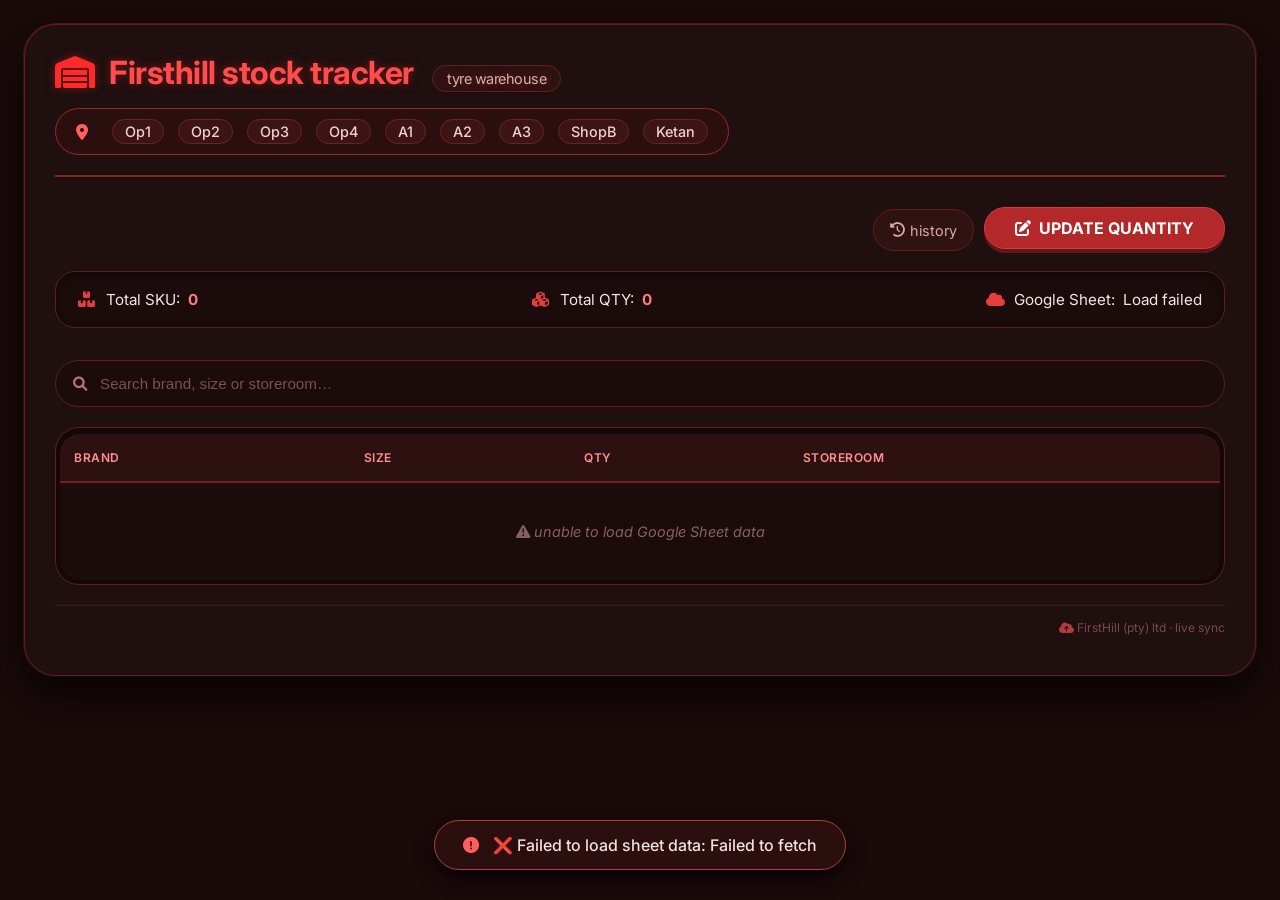
==== commit e833ad2d: "commit" ====
--- a/index.html
+++ b/index.html
@@ -4,295 +4,652 @@
     <meta charset="UTF-8">
     <meta name="viewport" content="width=device-width, initial-scale=1.0">
     <title>Firsthill · tyre stock</title>
-    <link rel="stylesheet" href="https://cdnjs.cloudflare.com/ajax/libs/font-awesome/6.5.1/css/all.min.css">
+    <link rel="stylesheet" href="https://cdnjs.cloudflare.com/ajax/libs/font-awesome/6.0.0-beta3/css/all.min.css">
     <link href="https://fonts.googleapis.com/css2?family=Inter:opsz,wght@14..32,400;14..32,500;14..32,600;14..32,700&display=swap" rel="stylesheet">
-    <link rel="stylesheet" href="style.css">
+    <style>
+        * { margin: 0; padding: 0; box-sizing: border-box; }
+        body {
+            font-family: 'Inter', sans-serif;
+            background: #1a0a0a;
+            color: #f0e6e6;
+            min-height: 100vh;
+            padding: 24px;
+        }
+        .app {
+            max-width: 1440px;
+            margin: 0 auto;
+            background: #1f0f0f;
+            border-radius: 32px;
+            padding: 28px 30px 40px;
+            box-shadow: 0 20px 40px rgba(0,0,0,0.7), 0 0 0 1px #4a1a1a;
+            border: 1px solid #5e1e1e;
+        }
+        .header {
+            display: flex;
+            justify-content: space-between;
+            align-items: center;
+            flex-wrap: wrap;
+            gap: 16px 20px;
+            margin-bottom: 32px;
+            border-bottom: 2px solid #8b1e1e;
+            padding-bottom: 20px;
+        }
+        .logo h1 {
+            font-weight: 700;
+            font-size: 2rem;
+            letter-spacing: -0.5px;
+            color: #ff4d4d;
+            text-shadow: 0 0 8px #7a1a1a;
+        }
+        .logo i { color: #ff2a2a; margin-right: 8px; }
+        .logo span {
+            font-weight: 400;
+            color: #d6b0b0;
+            font-size: 0.9rem;
+            margin-left: 12px;
+            background: #2f1212;
+            padding: 4px 14px;
+            border-radius: 40px;
+            border: 1px solid #661c1c;
+        }
+        .warehouse-badge {
+            background: #2b0f0f;
+            padding: 10px 20px;
+            border-radius: 60px;
+            border: 1px solid #982a2a;
+            display: flex;
+            flex-wrap: wrap;
+            align-items: center;
+            gap: 12px 18px;
+        }
+        .warehouse-badge i { color: #ff5e5e; margin-right: 6px; }
+        .wh-list {
+            display: flex;
+            flex-wrap: wrap;
+            gap: 8px 14px;
+            font-weight: 500;
+            font-size: 0.9rem;
+        }
+        .wh-list button {
+            background: #3d1414;
+            padding: 3px 12px;
+            border-radius: 40px;
+            border: 1px solid #6d2222;
+            color: #f0cfcf;
+            font-family: inherit;
+            font-weight: 500;
+            font-size: 0.9rem;
+            cursor: pointer;
+            transition: 0.15s;
+        }
+        .wh-list button:hover {
+            background: #521818;
+            border-color: #982a2a;
+        }
+        .wh-list button.active {
+            background: #b32828;
+            border-color: #ff5e5e;
+            color: #fff;
+            box-shadow: 0 0 0 2px #4f1515;
+        }
+        .wh-filter-note {
+            font-size: 0.75rem;
+            color: #b57474;
+            margin: -22px 0 16px 6px;
+        }
+        .stats {
+            display: flex;
+            flex-wrap: wrap;
+            justify-content: space-between;
+            background: #1b0b0b;
+            padding: 18px 22px;
+            border-radius: 20px;
+            margin-bottom: 32px;
+            border: 1px solid #601d1d;
+            box-shadow: inset 0 2px 6px rgba(0,0,0,0.6);
+        }
+        .stat-item {
+            display: flex;
+            align-items: center;
+            gap: 8px;
+            font-size: 0.95rem;
+        }
+        .stat-item i { color: #e63e3e; width: 20px; }
+        .stat-item strong { color: #ff7b7b; font-weight: 700; margin-right: 4px; }
+        .transfer-card {
+            background: #1f0c0c;
+            border-radius: 24px;
+            padding: 20px 24px 24px;
+            margin-bottom: 40px;
+            border: 1px solid #751f1f;
+            box-shadow: 0 6px 12px rgba(0,0,0,0.5);
+        }
+        .transfer-card h3 {
+            color: #ff5e5e;
+            font-weight: 600;
+            font-size: 1.3rem;
+            margin-bottom: 16px;
+            display: flex;
+            align-items: center;
+            gap: 8px;
+        }
+        .transfer-card h3 i { color: #ff2a2a; }
+        .transfer-grid {
+            display: flex;
+            flex-wrap: wrap;
+            align-items: flex-end;
+            gap: 16px 20px;
+        }
+        .transfer-field {
+            flex: 1 0 140px;
+            min-width: 120px;
+        }
+        .transfer-field label {
+            display: block;
+            font-size: 0.7rem;
+            text-transform: uppercase;
+            letter-spacing: 0.5px;
+            color: #b57474;
+            margin-bottom: 4px;
+            font-weight: 600;
+        }
+        .transfer-field select, 
+        .transfer-field input {
+            width: 100%;
+            padding: 10px 12px;
+            background: #2e1212;
+            border: 1px solid #681f1f;
+            border-radius: 14px;
+            color: #f0e0e0;
+            font-weight: 500;
+            font-size: 0.9rem;
+            outline: none;
+            transition: 0.2s;
+        }
+        .transfer-field select:focus, 
+        .transfer-field input:focus {
+            border-color: #d43b3b;
+            box-shadow: 0 0 0 3px #4f1515;
+        }
+        .transfer-field select option { background: #1c0a0a; color: #f0e0e0; }
+        .btn-transfer {
+            background: #b32828;
+            border: none;
+            color: white;
+            font-weight: 700;
+            padding: 10px 30px;
+            border-radius: 40px;
+            font-size: 1rem;
+            cursor: pointer;
+            display: inline-flex;
+            align-items: center;
+            gap: 8px;
+            border: 1px solid #d43b3b;
+            transition: 0.15s;
+            box-shadow: 0 4px 0 #621717;
+            transform: translateY(-2px);
+        }
+        .btn-transfer:hover {
+            background: #cc2f2f;
+            box-shadow: 0 6px 0 #521212;
+            transform: translateY(-3px);
+        }
+        .btn-transfer:active {
+            transform: translateY(2px);
+            box-shadow: 0 1px 0 #521212;
+        }
+        .btn-transfer:disabled {
+            opacity: 0.5;
+            transform: translateY(0);
+            box-shadow: 0 2px 0 #621717;
+            pointer-events: none;
+        }
+        .table-wrapper {
+            background: #130707;
+            border-radius: 24px;
+            padding: 6px 4px 4px 4px;
+            border: 1px solid #631d1d;
+            overflow-x: auto;
+        }
+        table {
+            width: 100%;
+            border-collapse: collapse;
+            font-size: 0.9rem;
+            background: #1b0b0b;
+            border-radius: 20px;
+            overflow: hidden;
+        }
+        th {
+            text-align: left;
+            padding: 16px 14px;
+            background: #2d1010;
+            color: #ff8f8f;
+            font-weight: 600;
+            font-size: 0.75rem;
+            text-transform: uppercase;
+            letter-spacing: 0.5px;
+            border-bottom: 2px solid #751f1f;
+        }
+        td {
+            padding: 14px 14px;
+            border-bottom: 1px solid #341212;
+            color: #ebd6d6;
+        }
+        tr:last-child td { border-bottom: none; }
+        .qty-badge {
+            background: #3b1515;
+            padding: 4px 14px;
+            border-radius: 40px;
+            border: 1px solid #7f2828;
+            font-weight: 600;
+            color: #ffb3b3;
+        }
+        .warehouse-tag {
+            background: #281010;
+            padding: 4px 12px;
+            border-radius: 30px;
+            font-size: 0.75rem;
+            border: 1px solid #591d1d;
+            color: #dba8a8;
+            white-space: nowrap;
+        }
+        .brand-tag { font-weight: 500; color: #f0c2c2; }
+        .size-tag { color: #dbb9b9; }
+        .empty-row td {
+            text-align: center;
+            padding: 40px 10px;
+            color: #896060;
+            font-style: italic;
+        }
+        .footnote {
+            margin-top: 20px;
+            text-align: right;
+            font-size: 0.75rem;
+            color: #754a4a;
+            border-top: 1px solid #3d1515;
+            padding-top: 14px;
+        }
+        .footnote i { color: #b33b3b; }
+        .toast {
+            position: fixed;
+            bottom: 30px;
+            left: 50%;
+            transform: translateX(-50%);
+            background: #2b0f0f;
+            border: 1px solid #d43b3b;
+            color: #f0e0e0;
+            padding: 14px 28px;
+            border-radius: 60px;
+            font-weight: 500;
+            box-shadow: 0 8px 20px rgba(0,0,0,0.8);
+            z-index: 999;
+            display: none;
+            backdrop-filter: blur(4px);
+            max-width: 90%;
+            text-align: center;
+        }
+        .toast.show { display: block; }
+        .toast i { margin-right: 10px; color: #ff5e5e; }
+
+        .search-bar {
+            position: relative;
+            margin-bottom: 20px;
+        }
+        .search-bar i {
+            position: absolute;
+            left: 18px;
+            top: 50%;
+            transform: translateY(-50%);
+            color: #b57474;
+            font-size: 0.9rem;
+        }
+        .search-bar input {
+            width: 100%;
+            padding: 14px 18px 14px 44px;
+            background: #1b0b0b;
+            border: 1px solid #631d1d;
+            border-radius: 40px;
+            color: #f0e0e0;
+            font-weight: 500;
+            font-size: 0.95rem;
+            outline: none;
+            transition: 0.2s;
+        }
+        .search-bar input::placeholder { color: #7a5050; }
+        .search-bar input:focus {
+            border-color: #d43b3b;
+            box-shadow: 0 0 0 3px #4f1515;
+        }
+        .search-bar .clear-search {
+            position: absolute;
+            right: 16px;
+            top: 50%;
+            transform: translateY(-50%);
+            color: #b57474;
+            font-size: 0.9rem;
+            cursor: pointer;
+            padding: 4px;
+            display: none;
+        }
+        .search-bar .clear-search.show { display: block; }
+        .search-count {
+            font-size: 0.75rem;
+            color: #9f5f5f;
+            margin: -10px 0 16px 6px;
+        }
+
+        @media (max-width: 700px) {
+            body { padding: 10px; }
+            .app { padding: 16px 12px 28px; border-radius: 20px; }
+            .header { flex-direction: column; align-items: start; margin-bottom: 20px; }
+            .logo h1 { font-size: 1.4rem; }
+            .logo h1 br { display: none; }
+            .logo span { margin-left: 0; margin-top: 6px; display: inline-block; }
+            .warehouse-badge { padding: 8px 14px; width: 100%; }
+            .wh-list { font-size: 0.8rem; }
+            .stats { flex-direction: column; align-items: flex-start; gap: 10px; padding: 14px 16px; }
+            .transfer-card { padding: 16px 14px 18px; margin-bottom: 24px; }
+            .transfer-grid { flex-direction: column; align-items: stretch; }
+            .transfer-field { min-width: 0; }
+            .btn-transfer { width: 100%; justify-content: center; }
+            table { font-size: 0.82rem; }
+            th, td { padding: 10px 8px; }
+            th { font-size: 0.68rem; }
+            .search-bar input { padding: 12px 16px 12px 40px; font-size: 0.9rem; }
+        }
+
+        @media (max-width: 480px) {
+            .table-wrapper { border-radius: 16px; margin: 0 -4px; }
+            table, thead, tbody, th, td, tr { display: block; }
+            thead tr { position: absolute; top: -9999px; left: -9999px; }
+            tbody tr {
+                background: #1b0b0b;
+                border-bottom: 1px solid #341212;
+                padding: 12px 14px;
+                display: grid;
+                grid-template-columns: 1fr 1fr;
+                gap: 8px 10px;
+            }
+            tbody tr.empty-row { display: block; padding: 30px 10px; }
+            td { border: none; padding: 0; }
+            td:before {
+                content: attr(data-label);
+                display: block;
+                font-size: 0.65rem;
+                text-transform: uppercase;
+                letter-spacing: 0.5px;
+                color: #b57474;
+                font-weight: 600;
+                margin-bottom: 4px;
+            }
+            .qty-badge, .warehouse-tag { display: inline-block; }
+        }
+    </style>
 </head>
 <body>
 <div class="app">
-    <div id="fhNav"></div>
-
-    <div class="page-head">
-        <div>
-            <h1>Tyre stock</h1>
-            <p id="syncNote">Loading…</p>
+    <div class="header">
+        <div class="logo">
+            <h1><i class="fas fa-warehouse"></i> Firsthill stock tracker <span>tyre warehouse</span></h1>
         </div>
-        <a href="update.html" class="btn"><i class="fas fa-pen-to-square"></i> Update quantity</a>
+        <div class="warehouse-badge">
+            <i class="fas fa-location-dot"></i>
+            <div class="wh-list" id="whList">
+                <button type="button" data-wh="Op1">Op1</button><button type="button" data-wh="Op2">Op2</button><button type="button" data-wh="Op3">Op3</button><button type="button" data-wh="Op4">Op4</button>
+                <button type="button" data-wh="A1">A1</button><button type="button" data-wh="A2">A2</button><button type="button" data-wh="A3">A3</button><button type="button" data-wh="ShopB">ShopB</button><button type="button" data-wh="Ketan">Ketan</button>
+            </div>
+        </div>
     </div>
 
-    <div class="kpis">
-        <div class="kpi"><div class="v" id="kSku">–</div><div class="l">Tyre lines in stock</div></div>
-        <div class="kpi"><div class="v" id="kQty">–</div><div class="l">Tyres on hand</div></div>
-        <div class="kpi warn clickable" data-jump="low"><div class="v" id="kLow">–</div><div class="l">Low stock</div></div>
-        <div class="kpi bad clickable" data-jump="out"><div class="v" id="kOut">–</div><div class="l">Out of stock</div></div>
+    <div style="display:flex; justify-content:flex-end; gap:10px; flex-wrap:wrap; margin-bottom:20px;">
+        <a href="history.html" style="text-decoration:none; color:#dba8a8; font-size:0.9rem; background:#2f1212; padding:8px 16px; border-radius:40px; border:1px solid #661c1c; display:inline-flex; align-items:center; gap:6px;"><i class="fas fa-clock-rotate-left"></i> history</a>
+        <a href="update.html" class="btn-transfer" style="text-decoration:none;"><i class="fas fa-pen-to-square"></i> UPDATE QUANTITY</a>
     </div>
 
-    <details class="reorder" id="reorder" style="display:none;"></details>
-
-    <div class="toolbar">
-        <div class="chips" id="whChips"></div>
-    </div>
-    <div class="toolbar">
-        <div class="chips" id="statusChips">
-            <button type="button" class="chip active" data-status="all">All</button>
-            <button type="button" class="chip" data-status="low">Low stock <span class="n" id="nLow"></span></button>
-            <button type="button" class="chip" data-status="out">Out of stock <span class="n" id="nOut"></span></button>
-            <button type="button" class="chip" data-status="old">Oldest first</button>
-        </div>
-        <label style="font-size:0.82rem; color:var(--muted);">Sort
-            <select id="sortSel">
-                <option value="brand">Brand A–Z</option>
-                <option value="qtyAsc">Quantity, lowest first</option>
-                <option value="qtyDesc">Quantity, highest first</option>
-                <option value="oldest">Oldest stock first</option>
-                <option value="recent">Most recently received</option>
-            </select>
-        </label>
+    <div class="wh-filter-note" id="whFilterNote" style="display:none;"></div>
+
+    <div class="stats" id="statsContainer">
+        <div class="stat-item"><i class="fas fa-boxes"></i> Total SKU: <strong id="totalSku">0</strong></div>
+        <div class="stat-item"><i class="fas fa-cubes"></i> Total QTY: <strong id="totalQty">0</strong></div>
+        <div class="stat-item"><i class="fas fa-cloud"></i> Google Sheet: <span id="lastUpdate">loading…</span></div>
     </div>
 
     <div class="search-bar">
         <i class="fas fa-magnifying-glass"></i>
         <input type="text" id="searchInput" placeholder="Search brand, size or storeroom…" autocomplete="off">
-        <i class="fas fa-circle-xmark clear-search" id="clearSearch" role="button" aria-label="Clear search"></i>
+        <i class="fas fa-circle-xmark clear-search" id="clearSearch"></i>
     </div>
-    <div class="count-note" id="countNote" style="display:none;"></div>
+    <div class="search-count" id="searchCount" style="display:none;"></div>
 
     <div class="table-wrapper">
-        <table class="cards">
-            <thead><tr><th>Brand</th><th>Size</th><th>Qty</th><th>Storeroom</th><th>Last received</th><th>Oldest stock on hand</th></tr></thead>
+        <table id="inventoryTable">
+            <thead><tr><th>Brand</th><th>Size</th><th>QTY</th><th>Storeroom</th></tr></thead>
             <tbody id="tableBody">
-                <tr class="empty-row"><td colspan="6"><i class="fas fa-spinner fa-pulse"></i> Loading stock…</td></tr>
+                <tr class="empty-row"><td colspan="4"><i class="fas fa-spinner fa-pulse"></i> loading data …</td></tr>
             </tbody>
         </table>
     </div>
-    <p class="hint"><i class="fas fa-circle-info"></i> <strong style="color:#7bffa0">Use first</strong> marks the storeroom holding the oldest stock of that tyre. Ages are worked out from the update history, so stock that was already on the shelf before history logging started shows as "from before tracking".</p>
-    <div class="footnote">FirstHill (pty) ltd · live sync</div>
+    <div class="footnote"><i class="fas fa-cloud-upload-alt"></i> FirstHill (pty) ltd · live sync</div>
 </div>
 
-<script src="common.js"></script>
+<div id="toast" class="toast"><i class="fas fa-check-circle"></i> <span id="toastMsg">done</span></div>
+
 <script>
-    (function () {
-        const me = FH.requireLogin('index.html');
-        if (!me) return;
-        const esc = FH.esc;
-
-        let items = [];
-        let lowDefault = 4;
-        let wh = null;
-        let statusFilter = 'all';
-        let sortBy = 'brand';
-        let query = '';
+    (function() {
+        // ---------- CONFIG ----------
+        const GOOGLE_SHEET_CSV_URL = 'https://docs.google.com/spreadsheets/d/e/2PACX-1vQz7v74B9qEVB0RNbUqxwVMa5Yvnb2GxLPchxtz_8qyQyZWoT-Q0LIBb443JpvRxcKBXzHAzfaARfHG/pub?output=csv';
+
+        let inventory = [];
+        let searchQuery = '';
+        let selectedWarehouse = null;
 
         const tbody = document.getElementById('tableBody');
         const searchInput = document.getElementById('searchInput');
         const clearSearch = document.getElementById('clearSearch');
-        const countNote = document.getElementById('countNote');
-        const sortSel = document.getElementById('sortSel');
-        const reorderEl = document.getElementById('reorder');
-
-        function enrich() {
-            items.forEach(i => { i.status = FH.statusOf(i, lowDefault); i.level = FH.levelOf(i, lowDefault); });
-            FH.markUseFirst(items);
-        }
-
-        // ---------- warehouse chips ----------
-        function renderWhChips() {
-            const stores = [...new Set(items.map(i => i.storeroom))].filter(Boolean).sort(FH.naturalSort);
-            const el = document.getElementById('whChips');
-            el.innerHTML = `<i class="fas fa-location-dot" style="color:#ff5e5e"></i>
-                <button type="button" class="chip ${wh ? '' : 'active'}" data-wh="">All storerooms</button>` +
-                stores.map(s => `<button type="button" class="chip ${wh === s ? 'active' : ''}" data-wh="${esc(s)}">${esc(s)}</button>`).join('');
-            el.querySelectorAll('button').forEach(b => b.addEventListener('click', () => {
-                wh = b.dataset.wh || null;
-                renderWhChips();
-                render();
-            }));
-        }
-
-        // ---------- KPIs ----------
-        function renderKpis() {
-            const scope = wh ? items.filter(i => i.storeroom === wh) : items;
-            const low = scope.filter(i => i.status === 'low').length;
-            const out = scope.filter(i => i.status === 'out').length;
-            document.getElementById('kSku').textContent = scope.filter(i => i.qty > 0).length;
-            document.getElementById('kQty').textContent = scope.reduce((a, i) => a + i.qty, 0).toLocaleString('en-GB');
-            document.getElementById('kLow').textContent = low;
-            document.getElementById('kOut').textContent = out;
-            document.getElementById('nLow').textContent = low + out;
-            document.getElementById('nOut').textContent = out;
-        }
-
-        // ---------- reorder list ----------
-        function buildReorder() {
-            const groups = {};
-            items.forEach(i => (groups[FH.keyOf(i.brand, i.size, '')] ||= []).push(i));
+        const searchCountEl = document.getElementById('searchCount');
+        const totalSkuEl = document.getElementById('totalSku');
+        const totalQtyEl = document.getElementById('totalQty');
+        const lastUpdateEl = document.getElementById('lastUpdate');
+        const whListEl = document.getElementById('whList');
+        const whFilterNoteEl = document.getElementById('whFilterNote');
+        const toast = document.getElementById('toast');
+        const toastMsg = document.getElementById('toastMsg');
+
+        function showToast(msg, isError = false) {
+            toastMsg.textContent = msg;
+            toast.style.display = 'block';
+            toast.style.borderColor = isError ? '#b33b3b' : '#43b33b';
+            toast.querySelector('i').className = isError ? 'fas fa-exclamation-circle' : 'fas fa-check-circle';
+            clearTimeout(toast._timer);
+            toast._timer = setTimeout(() => { toast.style.display = 'none'; }, 4000);
+        }
+
+        function parseCSV(csvText) {
             const rows = [];
-            Object.values(groups).forEach(g => {
-                const needing = g.filter(i => (i.status === 'low' || i.status === 'out') && (!wh || i.storeroom === wh));
-                if (!needing.length) return;
-                const spare = g.filter(i => i.status === 'ok' && i.qty > i.level && !needing.includes(i))
-                               .map(i => ({ store: i.storeroom, spare: i.qty - Math.max(i.level, 0) }))
-                               .sort((a, b) => b.spare - a.spare);
-                rows.push({ brand: g[0].brand, size: g[0].size, needing, spare,
-                            urgency: Math.min(...needing.map(n => n.qty - n.level)) });
+            let row = [], field = '', inQuotes = false;
+            for (let i = 0; i < csvText.length; i++) {
+                const ch = csvText[i];
+                if (ch === '"') {
+                    if (inQuotes && csvText[i + 1] === '"') { field += '"'; i++; }
+                    else { inQuotes = !inQuotes; }
+                } else if (ch === ',' && !inQuotes) {
+                    row.push(field.trim());
+                    field = '';
+                } else if ((ch === '\n' || ch === '\r') && !inQuotes) {
+                    if (ch === '\r' && csvText[i + 1] === '\n') i++;
+                    row.push(field.trim());
+                    field = '';
+                    if (row.some(v => v !== '')) rows.push(row);
+                    row = [];
+                } else {
+                    field += ch;
+                }
+            }
+            if (field !== '' || row.length) {
+                row.push(field.trim());
+                if (row.some(v => v !== '')) rows.push(row);
+            }
+            if (rows.length < 2) return [];
+            const headers = rows[0].map(h => h.trim());
+            return rows.slice(1).map(values => {
+                const obj = {};
+                headers.forEach((h, idx) => {
+                    let val = values[idx] ?? '';
+                    if (h.toLowerCase() === 'qty') {
+                        val = parseInt(String(val).replace(/,/g, ''), 10) || 0;
+                    }
+                    obj[h] = val;
+                });
+                const qtyKey = headers.find(h => h.toLowerCase() === 'qty');
+                const brandKey = headers.find(h => h.toLowerCase() === 'brand');
+                const sizeKey = headers.find(h => h.toLowerCase() === 'size');
+                const storeKey = headers.find(h =>
+                    ['storeroom', 'store room', 'warehouse', 'location'].includes(h.toLowerCase())
+                );
+                return {
+                    Brand: brandKey ? obj[brandKey] : '',
+                    Size: sizeKey ? obj[sizeKey] : '',
+                    QTY: qtyKey ? Number(obj[qtyKey]) || 0 : 0,
+                    Storeroom: storeKey ? obj[storeKey] : ''
+                };
+            }).filter(item => item.Brand || item.Size || item.Storeroom);
+        }
+
+        function getFilteredInventory() {
+            let items = inventory;
+            if (selectedWarehouse) {
+                items = items.filter(item => String(item.Storeroom) === selectedWarehouse);
+            }
+            if (!searchQuery) return items;
+            const q = searchQuery.toLowerCase();
+            return items.filter(item =>
+                String(item.Brand).toLowerCase().includes(q) ||
+                String(item.Size).toLowerCase().includes(q) ||
+                String(item.Storeroom).toLowerCase().includes(q)
+            );
+        }
+
+        function updateWhFilterNote() {
+            if (selectedWarehouse) {
+                whFilterNoteEl.style.display = 'block';
+                whFilterNoteEl.innerHTML = `<i class="fas fa-filter"></i> showing only <strong>${selectedWarehouse}</strong> — click it again to clear`;
+            } else {
+                whFilterNoteEl.style.display = 'none';
+            }
+        }
+
+        function setWarehouseFilter(wh) {
+            selectedWarehouse = (selectedWarehouse === wh) ? null : wh;
+            if (whListEl) {
+                whListEl.querySelectorAll('button').forEach(btn => {
+                    btn.classList.toggle('active', btn.dataset.wh === selectedWarehouse);
+                });
+            }
+            updateWhFilterNote();
+            renderTable();
+        }
+
+        function renderTable() {
+            if (!inventory.length) {
+                tbody.innerHTML = `<tr class="empty-row"><td colspan="4"><i class="fas fa-database"></i> no tyre data</td></tr>`;
+                updateStats();
+                searchCountEl.style.display = 'none';
+                return;
+            }
+
+            const filtered = getFilteredInventory();
+
+            if (searchQuery) {
+                searchCountEl.style.display = 'block';
+                searchCountEl.textContent = `${filtered.length} of ${inventory.length} items match "${searchQuery}"` +
+                    (selectedWarehouse ? ` in ${selectedWarehouse}` : '');
+            } else if (selectedWarehouse) {
+                searchCountEl.style.display = 'block';
+                searchCountEl.textContent = `${filtered.length} item${filtered.length === 1 ? '' : 's'} in ${selectedWarehouse}`;
+            } else {
+                searchCountEl.style.display = 'none';
+            }
+
+            if (!filtered.length) {
+                const msg = searchQuery
+                    ? `no matches for "${searchQuery}"${selectedWarehouse ? ` in ${selectedWarehouse}` : ''}`
+                    : `no tyres found in ${selectedWarehouse}`;
+                tbody.innerHTML = `<tr class="empty-row"><td colspan="4"><i class="fas fa-magnifying-glass"></i> ${msg}</td></tr>`;
+            } else {
+                let html = '';
+                filtered.forEach(item => {
+                    html += `<tr>
+                        <td data-label="Brand"><span class="brand-tag"><i class="fas fa-circle" style="color:#c53535; font-size:0.5rem; margin-right:6px;"></i>${item.Brand}</span></td>
+                        <td data-label="Size"><span class="size-tag">${item.Size}</span></td>
+                        <td data-label="QTY"><span class="qty-badge">${item.QTY}</span></td>
+                        <td data-label="Storeroom"><span class="warehouse-tag"><i class="fas fa-warehouse" style="margin-right:4px;"></i>${item.Storeroom}</span></td>
+                    </tr>`;
+                });
+                tbody.innerHTML = html;
+            }
+
+            const totalQty = inventory.reduce((acc, i) => acc + i.QTY, 0);
+            totalSkuEl.textContent = inventory.length;
+            totalQtyEl.textContent = totalQty;
+            const now = new Date();
+            lastUpdateEl.textContent = now.toLocaleTimeString('en-GB', { hour: '2-digit', minute: '2-digit', second: '2-digit' });
+        }
+
+        function updateStats() {
+            const totalQty = inventory.reduce((acc, i) => acc + i.QTY, 0);
+            totalSkuEl.textContent = inventory.length;
+            totalQtyEl.textContent = totalQty;
+        }
+
+        async function loadInventoryFromGoogleSheet() {
+            try {
+                console.log('Loading from CSV URL:', GOOGLE_SHEET_CSV_URL);
+                const response = await fetch(GOOGLE_SHEET_CSV_URL, { cache: 'no-store' });
+                if (!response.ok) throw new Error(`HTTP ${response.status}`);
+                const csvText = await response.text();
+                console.log('CSV loaded, length:', csvText.length);
+                const parsed = parseCSV(csvText);
+                if (!parsed.length) throw new Error('No data rows found.');
+                inventory = parsed;
+                renderTable();
+                showToast('📥 Inventory loaded from Google Sheet');
+            } catch (error) {
+                console.error('Load error:', error);
+                inventory = [];
+                tbody.innerHTML = `<tr class="empty-row">
+                    <td colspan="4"><i class="fas fa-triangle-exclamation"></i> unable to load Google Sheet data</td>
+                </tr>`;
+                updateStats();
+                lastUpdateEl.textContent = 'Load failed';
+                showToast('❌ Failed to load sheet data: ' + error.message, true);
+            }
+        }
+
+        function init() {
+            loadInventoryFromGoogleSheet();
+
+            if (whListEl) {
+                whListEl.querySelectorAll('button[data-wh]').forEach(btn => {
+                    btn.addEventListener('click', () => setWarehouseFilter(btn.dataset.wh));
+                });
+            }
+
+            searchInput.addEventListener('input', () => {
+                searchQuery = searchInput.value.trim();
+                clearSearch.classList.toggle('show', searchQuery.length > 0);
+                renderTable();
             });
-            rows.sort((a, b) => a.urgency - b.urgency || FH.naturalSort(a.brand + a.size, b.brand + b.size));
-            return rows;
-        }
-
-        function renderReorder() {
-            const rows = buildReorder();
-            reorderEl.style.display = '';
-            if (!rows.length) {
-                reorderEl.className = 'reorder clear';
-                reorderEl.removeAttribute('open');
-                reorderEl.innerHTML = `<summary><i class="fas fa-circle-check"></i> Nothing needs ordering${wh ? ' in ' + esc(wh) : ''} right now</summary>`;
-                return;
-            }
-            const wasOpen = reorderEl.hasAttribute('open') || reorderEl.dataset.init !== '1';
-            reorderEl.dataset.init = '1';
-            reorderEl.className = 'reorder';
-            reorderEl.innerHTML = `
-                <summary><i class="fas fa-truck-ramp-box"></i> ${rows.length} tyre${rows.length === 1 ? '' : 's'} to reorder${wh ? ' for ' + esc(wh) : ''}
-                    <i class="fas fa-chevron-down chev"></i></summary>
-                <div class="reorder-body">
-                    ${rows.map(r => `<div class="reorder-item">
-                        <div class="tyre">${esc(r.brand)} ${esc(r.size)}</div>
-                        <div class="where">
-                            ${r.needing.map(n => `<span style="white-space:nowrap">${esc(n.storeroom)}: <strong>${n.qty}</strong>${n.qty === 0 ? ' (out)' : ` (alert at ${n.level})`}</span>`).join(' &nbsp;·&nbsp; ')}
-                            ${r.spare.length ? `<span class="spare"><i class="fas fa-right-left"></i> Could move instead: ${r.spare.slice(0, 3).map(s => `${esc(s.store)} has ${s.spare} spare`).join(', ')}</span>` : ''}
-                        </div>
-                    </div>`).join('')}
-                    <div class="reorder-actions">
-                        <button type="button" class="btn btn-ghost" id="copyOrder"><i class="fas fa-copy"></i> Copy order list</button>
-                        <button type="button" class="btn btn-ghost" id="showLow"><i class="fas fa-filter"></i> Show these in the table</button>
-                    </div>
-                </div>`;
-            if (wasOpen) reorderEl.setAttribute('open', '');
-
-            document.getElementById('copyOrder').addEventListener('click', async () => {
-                const text = 'Firsthill tyre order list' + (wh ? ' – ' + wh : '') + ' (' + FH.fmtDate(new Date()) + ')\n\n' +
-                    rows.map(r => `${r.brand} ${r.size}: ` + r.needing.map(n => `${n.storeroom} has ${n.qty}`).join(', ')).join('\n');
-                try { await navigator.clipboard.writeText(text); FH.toast('Order list copied'); }
-                catch (e) { FH.toast('Could not copy. Select the list and copy it manually.', true); }
+            clearSearch.addEventListener('click', () => {
+                searchInput.value = '';
+                searchQuery = '';
+                clearSearch.classList.remove('show');
+                renderTable();
+                searchInput.focus();
             });
-            document.getElementById('showLow').addEventListener('click', () => setStatus('low'));
-        }
-
-        // ---------- table ----------
-        function setStatus(s) {
-            statusFilter = s;
-            if (s === 'old') { sortBy = 'oldest'; sortSel.value = 'oldest'; }
-            document.querySelectorAll('#statusChips .chip').forEach(c => c.classList.toggle('active', c.dataset.status === s));
-            render();
-        }
-
-        function filtered() {
-            let list = items;
-            if (wh) list = list.filter(i => i.storeroom === wh);
-            if (statusFilter === 'low') list = list.filter(i => i.status === 'low' || i.status === 'out');
-            else if (statusFilter === 'out') list = list.filter(i => i.status === 'out');
-            else if (statusFilter === 'old') list = list.filter(i => i.qty > 0);
-            if (query) {
-                const q = query.toLowerCase();
-                list = list.filter(i => [i.brand, i.size, i.storeroom].some(v => String(v).toLowerCase().includes(q)));
-            }
-            const by = {
-                brand: (a, b) => FH.naturalSort(a.brand, b.brand) || FH.naturalSort(a.size, b.size) || FH.naturalSort(a.storeroom, b.storeroom),
-                qtyAsc: (a, b) => a.qty - b.qty,
-                qtyDesc: (a, b) => b.qty - a.qty,
-                oldest: (a, b) => (FH.oldestTs(a) ?? 1e15) - (FH.oldestTs(b) ?? 1e15),
-                recent: (a, b) => (FH.toDate(b.lastIn)?.getTime() || 0) - (FH.toDate(a.lastIn)?.getTime() || 0)
-            };
-            return list.slice().sort(by[sortBy] || by.brand);
-        }
-
-        function oldestCell(i) {
-            if (i.qty <= 0) return '<span class="date-cell">—</span>';
-            let html;
-            if (i.untracked > 0) {
-                html = `<span class="date-cell">From before tracking<small>${i.untracked} of ${i.qty} tyres</small></span>`;
-            } else if (i.oldestIn) {
-                html = `<span class="date-cell">${FH.fmtDate(i.oldestIn)}<small>${FH.ageText(i.oldestIn)} · ${i.oldestQty} tyre${i.oldestQty === 1 ? '' : 's'} from this batch</small></span>`;
-            } else {
-                html = '<span class="date-cell">—</span>';
-            }
-            if (i.useFirst) html += `<br><span class="tag-first"><i class="fas fa-arrow-turn-down"></i> Use first</span>`;
-            return html;
-        }
-
-        function qtyCell(i) {
-            const cls = i.status === 'ok' ? '' : i.status;
-            let note = '';
-            if (i.status === 'low') note = `<span class="status-note">Low · alert at ${i.level}</span>`;
-            if (i.status === 'out') note = `<span class="status-note out">Out of stock</span>`;
-            return `<span class="qty-badge ${cls}">${i.qty}</span>${note}`;
-        }
-
-        function render() {
-            renderKpis();
-            renderReorder();
-            if (!items.length) {
-                tbody.innerHTML = `<tr class="empty-row"><td colspan="6"><i class="fas fa-database"></i> No tyres in the sheet yet. Add stock on the Update page.</td></tr>`;
-                countNote.style.display = 'none';
-                return;
-            }
-            const list = filtered();
-            const scopeTxt = wh ? ` in ${wh}` : '';
-            if (query || wh || statusFilter !== 'all') {
-                countNote.style.display = 'block';
-                countNote.textContent = `${list.length} line${list.length === 1 ? '' : 's'}${scopeTxt}` + (query ? ` matching "${query}"` : '');
-            } else countNote.style.display = 'none';
-
-            if (!list.length) {
-                const msg = statusFilter === 'low' ? `No low stock${scopeTxt}.` :
-                            statusFilter === 'out' ? `Nothing out of stock${scopeTxt}.` :
-                            query ? `No matches for "${esc(query)}"${scopeTxt}.` : `No tyres${scopeTxt}.`;
-                tbody.innerHTML = `<tr class="empty-row"><td colspan="6">${msg}</td></tr>`;
-                return;
-            }
-            tbody.innerHTML = list.map(i => `<tr>
-                <td data-label="Brand"><span class="brand-tag">${esc(i.brand)}</span></td>
-                <td data-label="Size"><span class="size-tag">${esc(i.size)}</span></td>
-                <td data-label="Qty">${qtyCell(i)}</td>
-                <td data-label="Storeroom"><span class="wh-tag"><i class="fas fa-warehouse" style="margin-right:4px;"></i>${esc(i.storeroom)}</span></td>
-                <td data-label="Last received"><span class="date-cell">${i.lastIn ? FH.fmtDate(i.lastIn) + `<small>${FH.ageText(i.lastIn)}</small>` : '—'}</span></td>
-                <td data-label="Oldest stock">${oldestCell(i)}</td>
-            </tr>`).join('');
-        }
-
-        async function load() {
-            try {
-                const data = await FH.api('getInventory');
-                items = data.items || [];
-                lowDefault = Number(data.lowDefault) || 0;
-                enrich();
-                renderWhChips();
-                render();
-                document.getElementById('syncNote').textContent =
-                    `Synced ${new Date().toLocaleTimeString('en-GB', { hour: '2-digit', minute: '2-digit' })} · low-stock alert at ${lowDefault} unless set per tyre`;
-            } catch (err) {
-                tbody.innerHTML = `<tr class="empty-row"><td colspan="6"><i class="fas fa-triangle-exclamation"></i> Couldn't load stock: ${esc(err.message)}</td></tr>`;
-                document.getElementById('syncNote').textContent = 'Load failed';
-            }
-        }
-
-        document.querySelectorAll('#statusChips .chip').forEach(c => c.addEventListener('click', () => setStatus(c.dataset.status)));
-        document.querySelectorAll('.kpi[data-jump]').forEach(k => k.addEventListener('click', () => setStatus(k.dataset.jump)));
-        sortSel.addEventListener('change', () => { sortBy = sortSel.value; render(); });
-        searchInput.addEventListener('input', () => {
-            query = searchInput.value.trim();
-            clearSearch.classList.toggle('show', query.length > 0);
-            render();
-        });
-        clearSearch.addEventListener('click', () => {
-            searchInput.value = ''; query = '';
-            clearSearch.classList.remove('show');
-            render(); searchInput.focus();
-        });
-
-        load();
+        }
+
+        init();
     })();
 </script>
 </body>
-</html>
+</html>
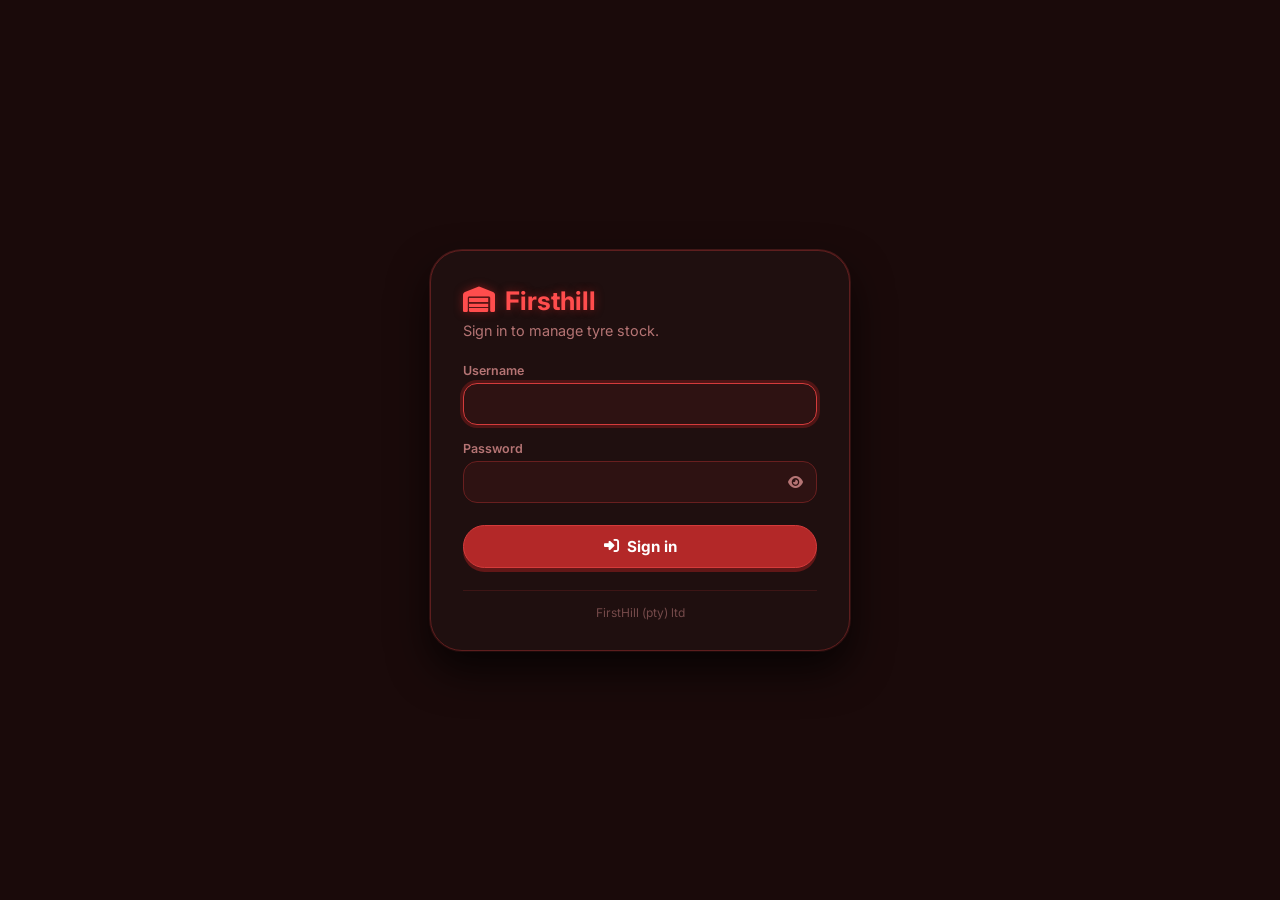
==== commit 26d64cdc: "commit" ====
--- a/index.html
+++ b/index.html
@@ -4,652 +4,295 @@
     <meta charset="UTF-8">
     <meta name="viewport" content="width=device-width, initial-scale=1.0">
     <title>Firsthill · tyre stock</title>
-    <link rel="stylesheet" href="https://cdnjs.cloudflare.com/ajax/libs/font-awesome/6.0.0-beta3/css/all.min.css">
+    <link rel="stylesheet" href="https://cdnjs.cloudflare.com/ajax/libs/font-awesome/6.5.1/css/all.min.css">
     <link href="https://fonts.googleapis.com/css2?family=Inter:opsz,wght@14..32,400;14..32,500;14..32,600;14..32,700&display=swap" rel="stylesheet">
-    <style>
-        * { margin: 0; padding: 0; box-sizing: border-box; }
-        body {
-            font-family: 'Inter', sans-serif;
-            background: #1a0a0a;
-            color: #f0e6e6;
-            min-height: 100vh;
-            padding: 24px;
-        }
-        .app {
-            max-width: 1440px;
-            margin: 0 auto;
-            background: #1f0f0f;
-            border-radius: 32px;
-            padding: 28px 30px 40px;
-            box-shadow: 0 20px 40px rgba(0,0,0,0.7), 0 0 0 1px #4a1a1a;
-            border: 1px solid #5e1e1e;
-        }
-        .header {
-            display: flex;
-            justify-content: space-between;
-            align-items: center;
-            flex-wrap: wrap;
-            gap: 16px 20px;
-            margin-bottom: 32px;
-            border-bottom: 2px solid #8b1e1e;
-            padding-bottom: 20px;
-        }
-        .logo h1 {
-            font-weight: 700;
-            font-size: 2rem;
-            letter-spacing: -0.5px;
-            color: #ff4d4d;
-            text-shadow: 0 0 8px #7a1a1a;
-        }
-        .logo i { color: #ff2a2a; margin-right: 8px; }
-        .logo span {
-            font-weight: 400;
-            color: #d6b0b0;
-            font-size: 0.9rem;
-            margin-left: 12px;
-            background: #2f1212;
-            padding: 4px 14px;
-            border-radius: 40px;
-            border: 1px solid #661c1c;
-        }
-        .warehouse-badge {
-            background: #2b0f0f;
-            padding: 10px 20px;
-            border-radius: 60px;
-            border: 1px solid #982a2a;
-            display: flex;
-            flex-wrap: wrap;
-            align-items: center;
-            gap: 12px 18px;
-        }
-        .warehouse-badge i { color: #ff5e5e; margin-right: 6px; }
-        .wh-list {
-            display: flex;
-            flex-wrap: wrap;
-            gap: 8px 14px;
-            font-weight: 500;
-            font-size: 0.9rem;
-        }
-        .wh-list button {
-            background: #3d1414;
-            padding: 3px 12px;
-            border-radius: 40px;
-            border: 1px solid #6d2222;
-            color: #f0cfcf;
-            font-family: inherit;
-            font-weight: 500;
-            font-size: 0.9rem;
-            cursor: pointer;
-            transition: 0.15s;
-        }
-        .wh-list button:hover {
-            background: #521818;
-            border-color: #982a2a;
-        }
-        .wh-list button.active {
-            background: #b32828;
-            border-color: #ff5e5e;
-            color: #fff;
-            box-shadow: 0 0 0 2px #4f1515;
-        }
-        .wh-filter-note {
-            font-size: 0.75rem;
-            color: #b57474;
-            margin: -22px 0 16px 6px;
-        }
-        .stats {
-            display: flex;
-            flex-wrap: wrap;
-            justify-content: space-between;
-            background: #1b0b0b;
-            padding: 18px 22px;
-            border-radius: 20px;
-            margin-bottom: 32px;
-            border: 1px solid #601d1d;
-            box-shadow: inset 0 2px 6px rgba(0,0,0,0.6);
-        }
-        .stat-item {
-            display: flex;
-            align-items: center;
-            gap: 8px;
-            font-size: 0.95rem;
-        }
-        .stat-item i { color: #e63e3e; width: 20px; }
-        .stat-item strong { color: #ff7b7b; font-weight: 700; margin-right: 4px; }
-        .transfer-card {
-            background: #1f0c0c;
-            border-radius: 24px;
-            padding: 20px 24px 24px;
-            margin-bottom: 40px;
-            border: 1px solid #751f1f;
-            box-shadow: 0 6px 12px rgba(0,0,0,0.5);
-        }
-        .transfer-card h3 {
-            color: #ff5e5e;
-            font-weight: 600;
-            font-size: 1.3rem;
-            margin-bottom: 16px;
-            display: flex;
-            align-items: center;
-            gap: 8px;
-        }
-        .transfer-card h3 i { color: #ff2a2a; }
-        .transfer-grid {
-            display: flex;
-            flex-wrap: wrap;
-            align-items: flex-end;
-            gap: 16px 20px;
-        }
-        .transfer-field {
-            flex: 1 0 140px;
-            min-width: 120px;
-        }
-        .transfer-field label {
-            display: block;
-            font-size: 0.7rem;
-            text-transform: uppercase;
-            letter-spacing: 0.5px;
-            color: #b57474;
-            margin-bottom: 4px;
-            font-weight: 600;
-        }
-        .transfer-field select, 
-        .transfer-field input {
-            width: 100%;
-            padding: 10px 12px;
-            background: #2e1212;
-            border: 1px solid #681f1f;
-            border-radius: 14px;
-            color: #f0e0e0;
-            font-weight: 500;
-            font-size: 0.9rem;
-            outline: none;
-            transition: 0.2s;
-        }
-        .transfer-field select:focus, 
-        .transfer-field input:focus {
-            border-color: #d43b3b;
-            box-shadow: 0 0 0 3px #4f1515;
-        }
-        .transfer-field select option { background: #1c0a0a; color: #f0e0e0; }
-        .btn-transfer {
-            background: #b32828;
-            border: none;
-            color: white;
-            font-weight: 700;
-            padding: 10px 30px;
-            border-radius: 40px;
-            font-size: 1rem;
-            cursor: pointer;
-            display: inline-flex;
-            align-items: center;
-            gap: 8px;
-            border: 1px solid #d43b3b;
-            transition: 0.15s;
-            box-shadow: 0 4px 0 #621717;
-            transform: translateY(-2px);
-        }
-        .btn-transfer:hover {
-            background: #cc2f2f;
-            box-shadow: 0 6px 0 #521212;
-            transform: translateY(-3px);
-        }
-        .btn-transfer:active {
-            transform: translateY(2px);
-            box-shadow: 0 1px 0 #521212;
-        }
-        .btn-transfer:disabled {
-            opacity: 0.5;
-            transform: translateY(0);
-            box-shadow: 0 2px 0 #621717;
-            pointer-events: none;
-        }
-        .table-wrapper {
-            background: #130707;
-            border-radius: 24px;
-            padding: 6px 4px 4px 4px;
-            border: 1px solid #631d1d;
-            overflow-x: auto;
-        }
-        table {
-            width: 100%;
-            border-collapse: collapse;
-            font-size: 0.9rem;
-            background: #1b0b0b;
-            border-radius: 20px;
-            overflow: hidden;
-        }
-        th {
-            text-align: left;
-            padding: 16px 14px;
-            background: #2d1010;
-            color: #ff8f8f;
-            font-weight: 600;
-            font-size: 0.75rem;
-            text-transform: uppercase;
-            letter-spacing: 0.5px;
-            border-bottom: 2px solid #751f1f;
-        }
-        td {
-            padding: 14px 14px;
-            border-bottom: 1px solid #341212;
-            color: #ebd6d6;
-        }
-        tr:last-child td { border-bottom: none; }
-        .qty-badge {
-            background: #3b1515;
-            padding: 4px 14px;
-            border-radius: 40px;
-            border: 1px solid #7f2828;
-            font-weight: 600;
-            color: #ffb3b3;
-        }
-        .warehouse-tag {
-            background: #281010;
-            padding: 4px 12px;
-            border-radius: 30px;
-            font-size: 0.75rem;
-            border: 1px solid #591d1d;
-            color: #dba8a8;
-            white-space: nowrap;
-        }
-        .brand-tag { font-weight: 500; color: #f0c2c2; }
-        .size-tag { color: #dbb9b9; }
-        .empty-row td {
-            text-align: center;
-            padding: 40px 10px;
-            color: #896060;
-            font-style: italic;
-        }
-        .footnote {
-            margin-top: 20px;
-            text-align: right;
-            font-size: 0.75rem;
-            color: #754a4a;
-            border-top: 1px solid #3d1515;
-            padding-top: 14px;
-        }
-        .footnote i { color: #b33b3b; }
-        .toast {
-            position: fixed;
-            bottom: 30px;
-            left: 50%;
-            transform: translateX(-50%);
-            background: #2b0f0f;
-            border: 1px solid #d43b3b;
-            color: #f0e0e0;
-            padding: 14px 28px;
-            border-radius: 60px;
-            font-weight: 500;
-            box-shadow: 0 8px 20px rgba(0,0,0,0.8);
-            z-index: 999;
-            display: none;
-            backdrop-filter: blur(4px);
-            max-width: 90%;
-            text-align: center;
-        }
-        .toast.show { display: block; }
-        .toast i { margin-right: 10px; color: #ff5e5e; }
-
-        .search-bar {
-            position: relative;
-            margin-bottom: 20px;
-        }
-        .search-bar i {
-            position: absolute;
-            left: 18px;
-            top: 50%;
-            transform: translateY(-50%);
-            color: #b57474;
-            font-size: 0.9rem;
-        }
-        .search-bar input {
-            width: 100%;
-            padding: 14px 18px 14px 44px;
-            background: #1b0b0b;
-            border: 1px solid #631d1d;
-            border-radius: 40px;
-            color: #f0e0e0;
-            font-weight: 500;
-            font-size: 0.95rem;
-            outline: none;
-            transition: 0.2s;
-        }
-        .search-bar input::placeholder { color: #7a5050; }
-        .search-bar input:focus {
-            border-color: #d43b3b;
-            box-shadow: 0 0 0 3px #4f1515;
-        }
-        .search-bar .clear-search {
-            position: absolute;
-            right: 16px;
-            top: 50%;
-            transform: translateY(-50%);
-            color: #b57474;
-            font-size: 0.9rem;
-            cursor: pointer;
-            padding: 4px;
-            display: none;
-        }
-        .search-bar .clear-search.show { display: block; }
-        .search-count {
-            font-size: 0.75rem;
-            color: #9f5f5f;
-            margin: -10px 0 16px 6px;
-        }
-
-        @media (max-width: 700px) {
-            body { padding: 10px; }
-            .app { padding: 16px 12px 28px; border-radius: 20px; }
-            .header { flex-direction: column; align-items: start; margin-bottom: 20px; }
-            .logo h1 { font-size: 1.4rem; }
-            .logo h1 br { display: none; }
-            .logo span { margin-left: 0; margin-top: 6px; display: inline-block; }
-            .warehouse-badge { padding: 8px 14px; width: 100%; }
-            .wh-list { font-size: 0.8rem; }
-            .stats { flex-direction: column; align-items: flex-start; gap: 10px; padding: 14px 16px; }
-            .transfer-card { padding: 16px 14px 18px; margin-bottom: 24px; }
-            .transfer-grid { flex-direction: column; align-items: stretch; }
-            .transfer-field { min-width: 0; }
-            .btn-transfer { width: 100%; justify-content: center; }
-            table { font-size: 0.82rem; }
-            th, td { padding: 10px 8px; }
-            th { font-size: 0.68rem; }
-            .search-bar input { padding: 12px 16px 12px 40px; font-size: 0.9rem; }
-        }
-
-        @media (max-width: 480px) {
-            .table-wrapper { border-radius: 16px; margin: 0 -4px; }
-            table, thead, tbody, th, td, tr { display: block; }
-            thead tr { position: absolute; top: -9999px; left: -9999px; }
-            tbody tr {
-                background: #1b0b0b;
-                border-bottom: 1px solid #341212;
-                padding: 12px 14px;
-                display: grid;
-                grid-template-columns: 1fr 1fr;
-                gap: 8px 10px;
-            }
-            tbody tr.empty-row { display: block; padding: 30px 10px; }
-            td { border: none; padding: 0; }
-            td:before {
-                content: attr(data-label);
-                display: block;
-                font-size: 0.65rem;
-                text-transform: uppercase;
-                letter-spacing: 0.5px;
-                color: #b57474;
-                font-weight: 600;
-                margin-bottom: 4px;
-            }
-            .qty-badge, .warehouse-tag { display: inline-block; }
-        }
-    </style>
+    <link rel="stylesheet" href="style.css">
 </head>
 <body>
 <div class="app">
-    <div class="header">
-        <div class="logo">
-            <h1><i class="fas fa-warehouse"></i> Firsthill stock tracker <span>tyre warehouse</span></h1>
+    <div id="fhNav"></div>
+
+    <div class="page-head">
+        <div>
+            <h1>Tyre stock</h1>
+            <p id="syncNote">Loading…</p>
         </div>
-        <div class="warehouse-badge">
-            <i class="fas fa-location-dot"></i>
-            <div class="wh-list" id="whList">
-                <button type="button" data-wh="Op1">Op1</button><button type="button" data-wh="Op2">Op2</button><button type="button" data-wh="Op3">Op3</button><button type="button" data-wh="Op4">Op4</button>
-                <button type="button" data-wh="A1">A1</button><button type="button" data-wh="A2">A2</button><button type="button" data-wh="A3">A3</button><button type="button" data-wh="ShopB">ShopB</button><button type="button" data-wh="Ketan">Ketan</button>
-            </div>
+        <a href="update.html" class="btn"><i class="fas fa-pen-to-square"></i> Update quantity</a>
+    </div>
+
+    <div class="kpis">
+        <div class="kpi"><div class="v" id="kSku">–</div><div class="l">Tyre lines in stock</div></div>
+        <div class="kpi"><div class="v" id="kQty">–</div><div class="l">Tyres on hand</div></div>
+        <div class="kpi warn clickable" data-jump="low"><div class="v" id="kLow">–</div><div class="l">Low stock</div></div>
+        <div class="kpi bad clickable" data-jump="out"><div class="v" id="kOut">–</div><div class="l">Out of stock</div></div>
+    </div>
+
+    <details class="reorder" id="reorder" style="display:none;"></details>
+
+    <div class="toolbar">
+        <div class="chips" id="whChips"></div>
+    </div>
+    <div class="toolbar">
+        <div class="chips" id="statusChips">
+            <button type="button" class="chip active" data-status="all">All</button>
+            <button type="button" class="chip" data-status="low">Low stock <span class="n" id="nLow"></span></button>
+            <button type="button" class="chip" data-status="out">Out of stock <span class="n" id="nOut"></span></button>
+            <button type="button" class="chip" data-status="old">Oldest first</button>
         </div>
-    </div>
-
-    <div style="display:flex; justify-content:flex-end; gap:10px; flex-wrap:wrap; margin-bottom:20px;">
-        <a href="history.html" style="text-decoration:none; color:#dba8a8; font-size:0.9rem; background:#2f1212; padding:8px 16px; border-radius:40px; border:1px solid #661c1c; display:inline-flex; align-items:center; gap:6px;"><i class="fas fa-clock-rotate-left"></i> history</a>
-        <a href="update.html" class="btn-transfer" style="text-decoration:none;"><i class="fas fa-pen-to-square"></i> UPDATE QUANTITY</a>
-    </div>
-
-    <div class="wh-filter-note" id="whFilterNote" style="display:none;"></div>
-
-    <div class="stats" id="statsContainer">
-        <div class="stat-item"><i class="fas fa-boxes"></i> Total SKU: <strong id="totalSku">0</strong></div>
-        <div class="stat-item"><i class="fas fa-cubes"></i> Total QTY: <strong id="totalQty">0</strong></div>
-        <div class="stat-item"><i class="fas fa-cloud"></i> Google Sheet: <span id="lastUpdate">loading…</span></div>
+        <label style="font-size:0.82rem; color:var(--muted);">Sort
+            <select id="sortSel">
+                <option value="brand">Brand A–Z</option>
+                <option value="qtyAsc">Quantity, lowest first</option>
+                <option value="qtyDesc">Quantity, highest first</option>
+                <option value="oldest">Oldest stock first</option>
+                <option value="recent">Most recently received</option>
+            </select>
+        </label>
     </div>
 
     <div class="search-bar">
         <i class="fas fa-magnifying-glass"></i>
         <input type="text" id="searchInput" placeholder="Search brand, size or storeroom…" autocomplete="off">
-        <i class="fas fa-circle-xmark clear-search" id="clearSearch"></i>
-    </div>
-    <div class="search-count" id="searchCount" style="display:none;"></div>
+        <i class="fas fa-circle-xmark clear-search" id="clearSearch" role="button" aria-label="Clear search"></i>
+    </div>
+    <div class="count-note" id="countNote" style="display:none;"></div>
 
     <div class="table-wrapper">
-        <table id="inventoryTable">
-            <thead><tr><th>Brand</th><th>Size</th><th>QTY</th><th>Storeroom</th></tr></thead>
+        <table class="cards">
+            <thead><tr><th>Brand</th><th>Size</th><th>Qty</th><th>Storeroom</th><th>Last received</th><th>Oldest stock on hand</th></tr></thead>
             <tbody id="tableBody">
-                <tr class="empty-row"><td colspan="4"><i class="fas fa-spinner fa-pulse"></i> loading data …</td></tr>
+                <tr class="empty-row"><td colspan="6"><i class="fas fa-spinner fa-pulse"></i> Loading stock…</td></tr>
             </tbody>
         </table>
     </div>
-    <div class="footnote"><i class="fas fa-cloud-upload-alt"></i> FirstHill (pty) ltd · live sync</div>
+    <p class="hint"><i class="fas fa-circle-info"></i> <strong style="color:#7bffa0">Use first</strong> marks the storeroom holding the oldest stock of that tyre. Ages are worked out from the update history, so stock that was already on the shelf before history logging started shows as "from before tracking".</p>
+    <div class="footnote">FirstHill (pty) ltd · live sync</div>
 </div>
 
-<div id="toast" class="toast"><i class="fas fa-check-circle"></i> <span id="toastMsg">done</span></div>
-
+<script src="common.js"></script>
 <script>
-    (function() {
-        // ---------- CONFIG ----------
-        const GOOGLE_SHEET_CSV_URL = 'https://docs.google.com/spreadsheets/d/e/2PACX-1vQz7v74B9qEVB0RNbUqxwVMa5Yvnb2GxLPchxtz_8qyQyZWoT-Q0LIBb443JpvRxcKBXzHAzfaARfHG/pub?output=csv';
-
-        let inventory = [];
-        let searchQuery = '';
-        let selectedWarehouse = null;
+    (function () {
+        const me = FH.requireLogin('index.html');
+        if (!me) return;
+        const esc = FH.esc;
+
+        let items = [];
+        let lowDefault = 4;
+        let wh = null;
+        let statusFilter = 'all';
+        let sortBy = 'brand';
+        let query = '';
 
         const tbody = document.getElementById('tableBody');
         const searchInput = document.getElementById('searchInput');
         const clearSearch = document.getElementById('clearSearch');
-        const searchCountEl = document.getElementById('searchCount');
-        const totalSkuEl = document.getElementById('totalSku');
-        const totalQtyEl = document.getElementById('totalQty');
-        const lastUpdateEl = document.getElementById('lastUpdate');
-        const whListEl = document.getElementById('whList');
-        const whFilterNoteEl = document.getElementById('whFilterNote');
-        const toast = document.getElementById('toast');
-        const toastMsg = document.getElementById('toastMsg');
-
-        function showToast(msg, isError = false) {
-            toastMsg.textContent = msg;
-            toast.style.display = 'block';
-            toast.style.borderColor = isError ? '#b33b3b' : '#43b33b';
-            toast.querySelector('i').className = isError ? 'fas fa-exclamation-circle' : 'fas fa-check-circle';
-            clearTimeout(toast._timer);
-            toast._timer = setTimeout(() => { toast.style.display = 'none'; }, 4000);
-        }
-
-        function parseCSV(csvText) {
+        const countNote = document.getElementById('countNote');
+        const sortSel = document.getElementById('sortSel');
+        const reorderEl = document.getElementById('reorder');
+
+        function enrich() {
+            items.forEach(i => { i.status = FH.statusOf(i, lowDefault); i.level = FH.levelOf(i, lowDefault); });
+            FH.markUseFirst(items);
+        }
+
+        // ---------- warehouse chips ----------
+        function renderWhChips() {
+            const stores = [...new Set(items.map(i => i.storeroom))].filter(Boolean).sort(FH.naturalSort);
+            const el = document.getElementById('whChips');
+            el.innerHTML = `<i class="fas fa-location-dot" style="color:#ff5e5e"></i>
+                <button type="button" class="chip ${wh ? '' : 'active'}" data-wh="">All storerooms</button>` +
+                stores.map(s => `<button type="button" class="chip ${wh === s ? 'active' : ''}" data-wh="${esc(s)}">${esc(s)}</button>`).join('');
+            el.querySelectorAll('button').forEach(b => b.addEventListener('click', () => {
+                wh = b.dataset.wh || null;
+                renderWhChips();
+                render();
+            }));
+        }
+
+        // ---------- KPIs ----------
+        function renderKpis() {
+            const scope = wh ? items.filter(i => i.storeroom === wh) : items;
+            const low = scope.filter(i => i.status === 'low').length;
+            const out = scope.filter(i => i.status === 'out').length;
+            document.getElementById('kSku').textContent = scope.filter(i => i.qty > 0).length;
+            document.getElementById('kQty').textContent = scope.reduce((a, i) => a + i.qty, 0).toLocaleString('en-GB');
+            document.getElementById('kLow').textContent = low;
+            document.getElementById('kOut').textContent = out;
+            document.getElementById('nLow').textContent = low + out;
+            document.getElementById('nOut').textContent = out;
+        }
+
+        // ---------- reorder list ----------
+        function buildReorder() {
+            const groups = {};
+            items.forEach(i => (groups[FH.keyOf(i.brand, i.size, '')] ||= []).push(i));
             const rows = [];
-            let row = [], field = '', inQuotes = false;
-            for (let i = 0; i < csvText.length; i++) {
-                const ch = csvText[i];
-                if (ch === '"') {
-                    if (inQuotes && csvText[i + 1] === '"') { field += '"'; i++; }
-                    else { inQuotes = !inQuotes; }
-                } else if (ch === ',' && !inQuotes) {
-                    row.push(field.trim());
-                    field = '';
-                } else if ((ch === '\n' || ch === '\r') && !inQuotes) {
-                    if (ch === '\r' && csvText[i + 1] === '\n') i++;
-                    row.push(field.trim());
-                    field = '';
-                    if (row.some(v => v !== '')) rows.push(row);
-                    row = [];
-                } else {
-                    field += ch;
-                }
-            }
-            if (field !== '' || row.length) {
-                row.push(field.trim());
-                if (row.some(v => v !== '')) rows.push(row);
-            }
-            if (rows.length < 2) return [];
-            const headers = rows[0].map(h => h.trim());
-            return rows.slice(1).map(values => {
-                const obj = {};
-                headers.forEach((h, idx) => {
-                    let val = values[idx] ?? '';
-                    if (h.toLowerCase() === 'qty') {
-                        val = parseInt(String(val).replace(/,/g, ''), 10) || 0;
-                    }
-                    obj[h] = val;
-                });
-                const qtyKey = headers.find(h => h.toLowerCase() === 'qty');
-                const brandKey = headers.find(h => h.toLowerCase() === 'brand');
-                const sizeKey = headers.find(h => h.toLowerCase() === 'size');
-                const storeKey = headers.find(h =>
-                    ['storeroom', 'store room', 'warehouse', 'location'].includes(h.toLowerCase())
-                );
-                return {
-                    Brand: brandKey ? obj[brandKey] : '',
-                    Size: sizeKey ? obj[sizeKey] : '',
-                    QTY: qtyKey ? Number(obj[qtyKey]) || 0 : 0,
-                    Storeroom: storeKey ? obj[storeKey] : ''
-                };
-            }).filter(item => item.Brand || item.Size || item.Storeroom);
-        }
-
-        function getFilteredInventory() {
-            let items = inventory;
-            if (selectedWarehouse) {
-                items = items.filter(item => String(item.Storeroom) === selectedWarehouse);
-            }
-            if (!searchQuery) return items;
-            const q = searchQuery.toLowerCase();
-            return items.filter(item =>
-                String(item.Brand).toLowerCase().includes(q) ||
-                String(item.Size).toLowerCase().includes(q) ||
-                String(item.Storeroom).toLowerCase().includes(q)
-            );
-        }
-
-        function updateWhFilterNote() {
-            if (selectedWarehouse) {
-                whFilterNoteEl.style.display = 'block';
-                whFilterNoteEl.innerHTML = `<i class="fas fa-filter"></i> showing only <strong>${selectedWarehouse}</strong> — click it again to clear`;
+            Object.values(groups).forEach(g => {
+                const needing = g.filter(i => (i.status === 'low' || i.status === 'out') && (!wh || i.storeroom === wh));
+                if (!needing.length) return;
+                const spare = g.filter(i => i.status === 'ok' && i.qty > i.level && !needing.includes(i))
+                               .map(i => ({ store: i.storeroom, spare: i.qty - Math.max(i.level, 0) }))
+                               .sort((a, b) => b.spare - a.spare);
+                rows.push({ brand: g[0].brand, size: g[0].size, needing, spare,
+                            urgency: Math.min(...needing.map(n => n.qty - n.level)) });
+            });
+            rows.sort((a, b) => a.urgency - b.urgency || FH.naturalSort(a.brand + a.size, b.brand + b.size));
+            return rows;
+        }
+
+        function renderReorder() {
+            const rows = buildReorder();
+            reorderEl.style.display = '';
+            if (!rows.length) {
+                reorderEl.className = 'reorder clear';
+                reorderEl.removeAttribute('open');
+                reorderEl.innerHTML = `<summary><i class="fas fa-circle-check"></i> Nothing needs ordering${wh ? ' in ' + esc(wh) : ''} right now</summary>`;
+                return;
+            }
+            const wasOpen = reorderEl.hasAttribute('open') || reorderEl.dataset.init !== '1';
+            reorderEl.dataset.init = '1';
+            reorderEl.className = 'reorder';
+            reorderEl.innerHTML = `
+                <summary><i class="fas fa-truck-ramp-box"></i> ${rows.length} tyre${rows.length === 1 ? '' : 's'} to reorder${wh ? ' for ' + esc(wh) : ''}
+                    <i class="fas fa-chevron-down chev"></i></summary>
+                <div class="reorder-body">
+                    ${rows.map(r => `<div class="reorder-item">
+                        <div class="tyre">${esc(r.brand)} ${esc(r.size)}</div>
+                        <div class="where">
+                            ${r.needing.map(n => `<span style="white-space:nowrap">${esc(n.storeroom)}: <strong>${n.qty}</strong>${n.qty === 0 ? ' (out)' : ` (alert at ${n.level})`}</span>`).join(' &nbsp;·&nbsp; ')}
+                            ${r.spare.length ? `<span class="spare"><i class="fas fa-right-left"></i> Could move instead: ${r.spare.slice(0, 3).map(s => `${esc(s.store)} has ${s.spare} spare`).join(', ')}</span>` : ''}
+                        </div>
+                    </div>`).join('')}
+                    <div class="reorder-actions">
+                        <button type="button" class="btn btn-ghost" id="copyOrder"><i class="fas fa-copy"></i> Copy order list</button>
+                        <button type="button" class="btn btn-ghost" id="showLow"><i class="fas fa-filter"></i> Show these in the table</button>
+                    </div>
+                </div>`;
+            if (wasOpen) reorderEl.setAttribute('open', '');
+
+            document.getElementById('copyOrder').addEventListener('click', async () => {
+                const text = 'Firsthill tyre order list' + (wh ? ' – ' + wh : '') + ' (' + FH.fmtDate(new Date()) + ')\n\n' +
+                    rows.map(r => `${r.brand} ${r.size}: ` + r.needing.map(n => `${n.storeroom} has ${n.qty}`).join(', ')).join('\n');
+                try { await navigator.clipboard.writeText(text); FH.toast('Order list copied'); }
+                catch (e) { FH.toast('Could not copy. Select the list and copy it manually.', true); }
+            });
+            document.getElementById('showLow').addEventListener('click', () => setStatus('low'));
+        }
+
+        // ---------- table ----------
+        function setStatus(s) {
+            statusFilter = s;
+            if (s === 'old') { sortBy = 'oldest'; sortSel.value = 'oldest'; }
+            document.querySelectorAll('#statusChips .chip').forEach(c => c.classList.toggle('active', c.dataset.status === s));
+            render();
+        }
+
+        function filtered() {
+            let list = items;
+            if (wh) list = list.filter(i => i.storeroom === wh);
+            if (statusFilter === 'low') list = list.filter(i => i.status === 'low' || i.status === 'out');
+            else if (statusFilter === 'out') list = list.filter(i => i.status === 'out');
+            else if (statusFilter === 'old') list = list.filter(i => i.qty > 0);
+            if (query) {
+                const q = query.toLowerCase();
+                list = list.filter(i => [i.brand, i.size, i.storeroom].some(v => String(v).toLowerCase().includes(q)));
+            }
+            const by = {
+                brand: (a, b) => FH.naturalSort(a.brand, b.brand) || FH.naturalSort(a.size, b.size) || FH.naturalSort(a.storeroom, b.storeroom),
+                qtyAsc: (a, b) => a.qty - b.qty,
+                qtyDesc: (a, b) => b.qty - a.qty,
+                oldest: (a, b) => (FH.oldestTs(a) ?? 1e15) - (FH.oldestTs(b) ?? 1e15),
+                recent: (a, b) => (FH.toDate(b.lastIn)?.getTime() || 0) - (FH.toDate(a.lastIn)?.getTime() || 0)
+            };
+            return list.slice().sort(by[sortBy] || by.brand);
+        }
+
+        function oldestCell(i) {
+            if (i.qty <= 0) return '<span class="date-cell">—</span>';
+            let html;
+            if (i.untracked > 0) {
+                html = `<span class="date-cell">From before tracking<small>${i.untracked} of ${i.qty} tyres</small></span>`;
+            } else if (i.oldestIn) {
+                html = `<span class="date-cell">${FH.fmtDate(i.oldestIn)}<small>${FH.ageText(i.oldestIn)} · ${i.oldestQty} tyre${i.oldestQty === 1 ? '' : 's'} from this batch</small></span>`;
             } else {
-                whFilterNoteEl.style.display = 'none';
-            }
-        }
-
-        function setWarehouseFilter(wh) {
-            selectedWarehouse = (selectedWarehouse === wh) ? null : wh;
-            if (whListEl) {
-                whListEl.querySelectorAll('button').forEach(btn => {
-                    btn.classList.toggle('active', btn.dataset.wh === selectedWarehouse);
-                });
-            }
-            updateWhFilterNote();
-            renderTable();
-        }
-
-        function renderTable() {
-            if (!inventory.length) {
-                tbody.innerHTML = `<tr class="empty-row"><td colspan="4"><i class="fas fa-database"></i> no tyre data</td></tr>`;
-                updateStats();
-                searchCountEl.style.display = 'none';
+                html = '<span class="date-cell">—</span>';
+            }
+            if (i.useFirst) html += `<br><span class="tag-first"><i class="fas fa-arrow-turn-down"></i> Use first</span>`;
+            return html;
+        }
+
+        function qtyCell(i) {
+            const cls = i.status === 'ok' ? '' : i.status;
+            let note = '';
+            if (i.status === 'low') note = `<span class="status-note">Low · alert at ${i.level}</span>`;
+            if (i.status === 'out') note = `<span class="status-note out">Out of stock</span>`;
+            return `<span class="qty-badge ${cls}">${i.qty}</span>${note}`;
+        }
+
+        function render() {
+            renderKpis();
+            renderReorder();
+            if (!items.length) {
+                tbody.innerHTML = `<tr class="empty-row"><td colspan="6"><i class="fas fa-database"></i> No tyres in the sheet yet. Add stock on the Update page.</td></tr>`;
+                countNote.style.display = 'none';
                 return;
             }
-
-            const filtered = getFilteredInventory();
-
-            if (searchQuery) {
-                searchCountEl.style.display = 'block';
-                searchCountEl.textContent = `${filtered.length} of ${inventory.length} items match "${searchQuery}"` +
-                    (selectedWarehouse ? ` in ${selectedWarehouse}` : '');
-            } else if (selectedWarehouse) {
-                searchCountEl.style.display = 'block';
-                searchCountEl.textContent = `${filtered.length} item${filtered.length === 1 ? '' : 's'} in ${selectedWarehouse}`;
-            } else {
-                searchCountEl.style.display = 'none';
-            }
-
-            if (!filtered.length) {
-                const msg = searchQuery
-                    ? `no matches for "${searchQuery}"${selectedWarehouse ? ` in ${selectedWarehouse}` : ''}`
-                    : `no tyres found in ${selectedWarehouse}`;
-                tbody.innerHTML = `<tr class="empty-row"><td colspan="4"><i class="fas fa-magnifying-glass"></i> ${msg}</td></tr>`;
-            } else {
-                let html = '';
-                filtered.forEach(item => {
-                    html += `<tr>
-                        <td data-label="Brand"><span class="brand-tag"><i class="fas fa-circle" style="color:#c53535; font-size:0.5rem; margin-right:6px;"></i>${item.Brand}</span></td>
-                        <td data-label="Size"><span class="size-tag">${item.Size}</span></td>
-                        <td data-label="QTY"><span class="qty-badge">${item.QTY}</span></td>
-                        <td data-label="Storeroom"><span class="warehouse-tag"><i class="fas fa-warehouse" style="margin-right:4px;"></i>${item.Storeroom}</span></td>
-                    </tr>`;
-                });
-                tbody.innerHTML = html;
-            }
-
-            const totalQty = inventory.reduce((acc, i) => acc + i.QTY, 0);
-            totalSkuEl.textContent = inventory.length;
-            totalQtyEl.textContent = totalQty;
-            const now = new Date();
-            lastUpdateEl.textContent = now.toLocaleTimeString('en-GB', { hour: '2-digit', minute: '2-digit', second: '2-digit' });
-        }
-
-        function updateStats() {
-            const totalQty = inventory.reduce((acc, i) => acc + i.QTY, 0);
-            totalSkuEl.textContent = inventory.length;
-            totalQtyEl.textContent = totalQty;
-        }
-
-        async function loadInventoryFromGoogleSheet() {
+            const list = filtered();
+            const scopeTxt = wh ? ` in ${wh}` : '';
+            if (query || wh || statusFilter !== 'all') {
+                countNote.style.display = 'block';
+                countNote.textContent = `${list.length} line${list.length === 1 ? '' : 's'}${scopeTxt}` + (query ? ` matching "${query}"` : '');
+            } else countNote.style.display = 'none';
+
+            if (!list.length) {
+                const msg = statusFilter === 'low' ? `No low stock${scopeTxt}.` :
+                            statusFilter === 'out' ? `Nothing out of stock${scopeTxt}.` :
+                            query ? `No matches for "${esc(query)}"${scopeTxt}.` : `No tyres${scopeTxt}.`;
+                tbody.innerHTML = `<tr class="empty-row"><td colspan="6">${msg}</td></tr>`;
+                return;
+            }
+            tbody.innerHTML = list.map(i => `<tr>
+                <td data-label="Brand"><span class="brand-tag">${esc(i.brand)}</span></td>
+                <td data-label="Size"><span class="size-tag">${esc(i.size)}</span></td>
+                <td data-label="Qty">${qtyCell(i)}</td>
+                <td data-label="Storeroom"><span class="wh-tag"><i class="fas fa-warehouse" style="margin-right:4px;"></i>${esc(i.storeroom)}</span></td>
+                <td data-label="Last received"><span class="date-cell">${i.lastIn ? FH.fmtDate(i.lastIn) + `<small>${FH.ageText(i.lastIn)}</small>` : '—'}</span></td>
+                <td data-label="Oldest stock">${oldestCell(i)}</td>
+            </tr>`).join('');
+        }
+
+        async function load() {
             try {
-                console.log('Loading from CSV URL:', GOOGLE_SHEET_CSV_URL);
-                const response = await fetch(GOOGLE_SHEET_CSV_URL, { cache: 'no-store' });
-                if (!response.ok) throw new Error(`HTTP ${response.status}`);
-                const csvText = await response.text();
-                console.log('CSV loaded, length:', csvText.length);
-                const parsed = parseCSV(csvText);
-                if (!parsed.length) throw new Error('No data rows found.');
-                inventory = parsed;
-                renderTable();
-                showToast('📥 Inventory loaded from Google Sheet');
-            } catch (error) {
-                console.error('Load error:', error);
-                inventory = [];
-                tbody.innerHTML = `<tr class="empty-row">
-                    <td colspan="4"><i class="fas fa-triangle-exclamation"></i> unable to load Google Sheet data</td>
-                </tr>`;
-                updateStats();
-                lastUpdateEl.textContent = 'Load failed';
-                showToast('❌ Failed to load sheet data: ' + error.message, true);
-            }
-        }
-
-        function init() {
-            loadInventoryFromGoogleSheet();
-
-            if (whListEl) {
-                whListEl.querySelectorAll('button[data-wh]').forEach(btn => {
-                    btn.addEventListener('click', () => setWarehouseFilter(btn.dataset.wh));
-                });
-            }
-
-            searchInput.addEventListener('input', () => {
-                searchQuery = searchInput.value.trim();
-                clearSearch.classList.toggle('show', searchQuery.length > 0);
-                renderTable();
-            });
-            clearSearch.addEventListener('click', () => {
-                searchInput.value = '';
-                searchQuery = '';
-                clearSearch.classList.remove('show');
-                renderTable();
-                searchInput.focus();
-            });
-        }
-
-        init();
+                const data = await FH.api('getInventory');
+                items = data.items || [];
+                lowDefault = Number(data.lowDefault) || 0;
+                enrich();
+                renderWhChips();
+                render();
+                document.getElementById('syncNote').textContent =
+                    `Synced ${new Date().toLocaleTimeString('en-GB', { hour: '2-digit', minute: '2-digit' })} · low-stock alert at ${lowDefault} unless set per tyre`;
+            } catch (err) {
+                tbody.innerHTML = `<tr class="empty-row"><td colspan="6"><i class="fas fa-triangle-exclamation"></i> Couldn't load stock: ${esc(err.message)}</td></tr>`;
+                document.getElementById('syncNote').textContent = 'Load failed';
+            }
+        }
+
+        document.querySelectorAll('#statusChips .chip').forEach(c => c.addEventListener('click', () => setStatus(c.dataset.status)));
+        document.querySelectorAll('.kpi[data-jump]').forEach(k => k.addEventListener('click', () => setStatus(k.dataset.jump)));
+        sortSel.addEventListener('change', () => { sortBy = sortSel.value; render(); });
+        searchInput.addEventListener('input', () => {
+            query = searchInput.value.trim();
+            clearSearch.classList.toggle('show', query.length > 0);
+            render();
+        });
+        clearSearch.addEventListener('click', () => {
+            searchInput.value = ''; query = '';
+            clearSearch.classList.remove('show');
+            render(); searchInput.focus();
+        });
+
+        load();
     })();
 </script>
 </body>
-</html>+</html>
--- a/style.css
+++ b/style.css
@@ -0,0 +1,307 @@
+/* Firsthill stock tracker · shared styles */
+* { margin: 0; padding: 0; box-sizing: border-box; }
+:root {
+    --bg: #1a0a0a;
+    --panel: #1f0f0f;
+    --panel-2: #1b0b0b;
+    --deep: #130707;
+    --field: #2e1212;
+    --line: #5e1e1e;
+    --line-2: #341212;
+    --line-3: #681f1f;
+    --red: #b32828;
+    --red-hi: #ff4d4d;
+    --red-soft: #ff8f8f;
+    --text: #f0e6e6;
+    --text-2: #ebd6d6;
+    --muted: #b57474;
+    --soft: #dba8a8;
+    --faint: #896060;
+    --ok-bg: #10321a; --ok-line: #2a7f45; --ok: #7bffa0;
+    --warn-bg: #33250b; --warn-line: #a8741f; --warn: #ffc46b;
+    --bad-bg: #3a0d0d; --bad-line: #ff3b3b; --bad: #ff7070;
+}
+body {
+    font-family: 'Inter', system-ui, -apple-system, 'Segoe UI', sans-serif;
+    background: var(--bg);
+    color: var(--text);
+    min-height: 100vh;
+    padding: 24px;
+}
+.app {
+    max-width: 1320px;
+    margin: 0 auto;
+    background: var(--panel);
+    border-radius: 32px;
+    padding: 22px 30px 40px;
+    box-shadow: 0 20px 40px rgba(0,0,0,0.7), 0 0 0 1px #4a1a1a;
+    border: 1px solid var(--line);
+}
+.app.narrow { max-width: 960px; }
+a { color: inherit; }
+button { font-family: inherit; }
+:focus-visible { outline: 2px solid var(--red-hi); outline-offset: 2px; }
+
+/* ---------- nav ---------- */
+.nav {
+    display: flex; flex-wrap: wrap; gap: 8px; align-items: center;
+    padding-bottom: 18px; margin-bottom: 22px;
+    border-bottom: 2px solid #8b1e1e;
+}
+.nav-brand {
+    font-weight: 700; font-size: 1.15rem; color: var(--red-hi);
+    text-shadow: 0 0 8px #7a1a1a; margin-right: 12px;
+    display: inline-flex; align-items: center; gap: 8px;
+}
+.nav-link {
+    color: var(--soft); font-size: 0.88rem; text-decoration: none;
+    background: #2f1212; padding: 8px 15px; border-radius: 40px;
+    border: 1px solid #661c1c; display: inline-flex; align-items: center; gap: 7px;
+    cursor: pointer; transition: 0.15s;
+}
+.nav-link:hover { background: #3d1414; border-color: #982a2a; }
+.nav-link.active { background: var(--red); border-color: #ff5e5e; color: #fff; }
+.nav-user { margin-left: auto; color: var(--muted); font-size: 0.85rem; display: inline-flex; align-items: center; gap: 6px; }
+.nav-user .role { font-size: 0.72rem; padding: 2px 8px; border-radius: 20px; background: #2b0f0f; border: 1px solid #601d1d; }
+
+/* ---------- page heading ---------- */
+.page-head { display: flex; flex-wrap: wrap; justify-content: space-between; align-items: flex-end; gap: 14px; margin-bottom: 20px; }
+.page-head h1 { font-size: 1.7rem; font-weight: 700; letter-spacing: -0.5px; color: var(--red-hi); }
+.page-head p { color: var(--muted); font-size: 0.88rem; margin-top: 4px; }
+
+/* ---------- kpis ---------- */
+.kpis { display: grid; grid-template-columns: repeat(auto-fit, minmax(160px, 1fr)); gap: 12px; margin-bottom: 22px; }
+.kpi { background: var(--panel-2); border: 1px solid #601d1d; border-radius: 18px; padding: 14px 16px; }
+.kpi .v { font-size: 1.6rem; font-weight: 700; color: var(--red-soft); line-height: 1.1; }
+.kpi .l { font-size: 0.8rem; color: var(--muted); margin-top: 4px; }
+.kpi.warn .v { color: var(--warn); }
+.kpi.bad .v { color: var(--bad); }
+.kpi.good .v { color: var(--ok); }
+.kpi.clickable { cursor: pointer; transition: 0.15s; }
+.kpi.clickable:hover { border-color: #982a2a; }
+
+/* ---------- panels ---------- */
+.panel {
+    background: #1f0c0c; border: 1px solid #751f1f; border-radius: 24px;
+    padding: 20px 22px 22px; margin-bottom: 22px; box-shadow: 0 6px 12px rgba(0,0,0,0.5);
+}
+.panel h2 { color: #ff5e5e; font-size: 1.1rem; font-weight: 600; margin-bottom: 14px; display: flex; align-items: center; gap: 8px; flex-wrap: wrap; }
+.panel h2 .sub { color: var(--muted); font-weight: 400; font-size: 0.82rem; }
+.panel-grid { display: grid; grid-template-columns: repeat(auto-fit, minmax(340px, 1fr)); gap: 0 22px; }
+.hint { font-size: 0.82rem; color: #9f5f5f; margin-top: 10px; line-height: 1.5; }
+.empty { color: var(--faint); font-style: italic; font-size: 0.88rem; padding: 10px 2px; }
+
+/* ---------- forms ---------- */
+.form-grid { display: flex; flex-wrap: wrap; align-items: flex-end; gap: 14px 18px; }
+.field { flex: 1 0 150px; min-width: 130px; }
+.field label { display: block; font-size: 0.78rem; color: var(--muted); margin-bottom: 5px; font-weight: 600; }
+.field select, .field input {
+    width: 100%; padding: 11px 12px; background: var(--field); border: 1px solid var(--line-3);
+    border-radius: 14px; color: #f0e0e0; font-weight: 500; font-size: 0.92rem; outline: none; transition: 0.2s;
+    font-family: inherit;
+}
+.field select:focus, .field input:focus { border-color: #d43b3b; box-shadow: 0 0 0 3px #4f1515; }
+.field select:disabled, .field input:disabled { opacity: 0.5; }
+.field select option { background: #1c0a0a; color: #f0e0e0; }
+
+.btn {
+    background: var(--red); color: #fff; font-weight: 700; padding: 11px 26px; border-radius: 40px;
+    font-size: 0.95rem; cursor: pointer; display: inline-flex; align-items: center; justify-content: center; gap: 8px;
+    border: 1px solid #d43b3b; transition: 0.15s; box-shadow: 0 4px 0 #621717; text-decoration: none;
+}
+.btn:hover { background: #cc2f2f; }
+.btn:active { transform: translateY(2px); box-shadow: 0 1px 0 #521212; }
+.btn:disabled { opacity: 0.5; pointer-events: none; }
+.btn-ghost {
+    background: #2f1212; color: var(--soft); border: 1px solid #661c1c; box-shadow: none;
+    font-weight: 500; padding: 8px 15px; font-size: 0.85rem;
+}
+.btn-ghost:hover { background: #3d1414; border-color: #982a2a; }
+.btn-small { padding: 5px 12px; font-size: 0.78rem; border-radius: 30px; }
+.btn-danger { background: #3a0d0d; border-color: #ff3b3b; color: var(--bad); box-shadow: none; font-weight: 600; }
+.btn-danger:hover { background: #4d1010; }
+.btn-good { background: var(--ok-bg); border-color: var(--ok-line); color: var(--ok); box-shadow: none; font-weight: 600; }
+.btn-good:hover { background: #154424; }
+
+/* segmented toggle */
+.seg { display: inline-flex; background: var(--deep); border: 1px solid var(--line-3); border-radius: 40px; padding: 4px; gap: 4px; }
+.seg button {
+    background: transparent; border: 0; color: var(--soft); padding: 9px 18px; border-radius: 40px;
+    font-weight: 600; font-size: 0.9rem; cursor: pointer; display: inline-flex; align-items: center; gap: 7px;
+}
+.seg button.on-out { background: #5a1515; color: #fff; }
+.seg button.on-in { background: #145228; color: #fff; }
+
+/* chips */
+.chips { display: flex; flex-wrap: wrap; gap: 8px; align-items: center; }
+.chip {
+    background: #3d1414; padding: 5px 13px; border-radius: 40px; border: 1px solid #6d2222;
+    color: #f0cfcf; font-weight: 500; font-size: 0.85rem; cursor: pointer; transition: 0.15s;
+}
+.chip:hover { background: #521818; border-color: #982a2a; }
+.chip.active { background: var(--red); border-color: #ff5e5e; color: #fff; }
+.chip .n { opacity: 0.75; margin-left: 4px; font-size: 0.78rem; }
+.toolbar { display: flex; flex-wrap: wrap; gap: 12px 18px; align-items: center; justify-content: space-between; margin-bottom: 16px; }
+.toolbar select {
+    padding: 7px 12px; background: var(--field); border: 1px solid var(--line-3); border-radius: 30px;
+    color: #f0e0e0; font-size: 0.85rem; font-family: inherit;
+}
+
+/* ---------- search ---------- */
+.search-bar { position: relative; margin-bottom: 16px; }
+.search-bar > i { position: absolute; left: 18px; top: 50%; transform: translateY(-50%); color: var(--muted); font-size: 0.9rem; }
+.search-bar input {
+    width: 100%; padding: 13px 40px 13px 44px; background: var(--panel-2); border: 1px solid #631d1d;
+    border-radius: 40px; color: #f0e0e0; font-weight: 500; font-size: 0.95rem; outline: none; font-family: inherit;
+}
+.search-bar input::placeholder { color: #7a5050; }
+.search-bar input:focus { border-color: #d43b3b; box-shadow: 0 0 0 3px #4f1515; }
+.search-bar .clear-search { left: auto; right: 16px; cursor: pointer; display: none; }
+.search-bar .clear-search.show { display: block; }
+.count-note { font-size: 0.78rem; color: #9f5f5f; margin: -6px 0 12px 6px; }
+
+/* ---------- tables ---------- */
+.table-wrapper { background: var(--deep); border-radius: 22px; padding: 5px 4px 4px; border: 1px solid #631d1d; overflow-x: auto; }
+table { width: 100%; border-collapse: collapse; font-size: 0.9rem; background: var(--panel-2); border-radius: 18px; overflow: hidden; }
+th {
+    text-align: left; padding: 14px 14px; background: #2d1010; color: var(--red-soft); font-weight: 600;
+    font-size: 0.78rem; border-bottom: 2px solid #751f1f; white-space: nowrap;
+}
+td { padding: 12px 14px; border-bottom: 1px solid var(--line-2); color: var(--text-2); vertical-align: middle; }
+tr:last-child td { border-bottom: none; }
+td.num, th.num { text-align: right; }
+.empty-row td { text-align: center; padding: 40px 10px; color: var(--faint); font-style: italic; }
+.brand-tag { font-weight: 500; color: #f0c2c2; }
+.brand-tag::before { content: ''; display: inline-block; width: 7px; height: 7px; border-radius: 50%; background: #c53535; margin-right: 8px; vertical-align: middle; }
+.size-tag { color: #dbb9b9; font-variant-numeric: tabular-nums; }
+.wh-tag {
+    background: #281010; padding: 4px 11px; border-radius: 30px; font-size: 0.78rem;
+    border: 1px solid #591d1d; color: var(--soft); white-space: nowrap; display: inline-block;
+}
+.qty-badge {
+    display: inline-block; background: #3b1515; padding: 4px 13px; border-radius: 40px; border: 1px solid #7f2828;
+    font-weight: 600; color: #ffb3b3; font-variant-numeric: tabular-nums; white-space: nowrap;
+}
+.qty-badge.low { background: var(--warn-bg); border-color: var(--warn-line); color: var(--warn); }
+.qty-badge.out { background: var(--bad-bg); border-color: var(--bad-line); color: var(--bad); }
+.qty-badge.idle { background: #221313; border-color: #4a2626; color: #8f6f6f; }
+.status-note { display: block; font-size: 0.72rem; margin-top: 4px; color: var(--warn); }
+.status-note.out { color: var(--bad); }
+.date-cell { white-space: nowrap; color: #cfa9a9; font-size: 0.86rem; }
+.date-cell small, .sub-line { display: block; color: var(--faint); font-size: 0.74rem; margin-top: 2px; }
+.tag-first {
+    display: inline-flex; align-items: center; gap: 5px; margin-top: 5px;
+    background: var(--ok-bg); border: 1px solid var(--ok-line); color: var(--ok);
+    font-size: 0.72rem; font-weight: 600; padding: 2px 9px; border-radius: 20px;
+}
+.change-badge { padding: 4px 13px; border-radius: 40px; font-weight: 700; border: 1px solid; white-space: nowrap; display: inline-block; }
+.change-badge.pos { background: var(--ok-bg); border-color: var(--ok-line); color: var(--ok); }
+.change-badge.neg { background: #321010; border-color: #7f2a2a; color: var(--red-soft); }
+.status-pill { font-size: 0.75rem; font-weight: 600; padding: 3px 10px; border-radius: 20px; border: 1px solid; white-space: nowrap; }
+.status-pill.active { background: var(--ok-bg); border-color: var(--ok-line); color: var(--ok); }
+.status-pill.revoked { background: var(--bad-bg); border-color: var(--bad-line); color: var(--bad); }
+.row-actions { display: flex; flex-wrap: wrap; gap: 6px; }
+tr.revoked td { opacity: 0.6; }
+tr.clickable { cursor: pointer; }
+tr.clickable:hover td { background: #241010; }
+
+/* ---------- reorder list ---------- */
+details.reorder { margin-bottom: 22px; }
+details.reorder > summary {
+    list-style: none; cursor: pointer; display: flex; align-items: center; gap: 10px; flex-wrap: wrap;
+    background: var(--warn-bg); border: 1px solid var(--warn-line); color: var(--warn);
+    padding: 12px 18px; border-radius: 18px; font-weight: 600;
+}
+details.reorder > summary::-webkit-details-marker { display: none; }
+details.reorder > summary .chev { margin-left: auto; transition: transform 0.2s; }
+details.reorder[open] > summary .chev { transform: rotate(180deg); }
+details.reorder.clear > summary { background: var(--ok-bg); border-color: var(--ok-line); color: var(--ok); cursor: default; }
+.reorder-body { border: 1px solid var(--warn-line); border-top: 0; border-radius: 0 0 18px 18px; margin-top: -10px; padding: 18px 18px 14px; background: #1d1308; }
+.reorder-item { display: grid; grid-template-columns: minmax(170px, 1.2fr) 2fr; gap: 6px 16px; padding: 10px 0; border-bottom: 1px solid #3a2a12; font-size: 0.88rem; }
+.reorder-item:last-child { border-bottom: 0; }
+.reorder-item .tyre { font-weight: 600; color: #f6dcb0; }
+.reorder-item .where { color: #e9c99a; line-height: 1.6; }
+.reorder-item .spare { color: var(--ok); font-size: 0.8rem; display: block; }
+.reorder-actions { display: flex; gap: 10px; flex-wrap: wrap; margin-top: 12px; }
+
+/* ---------- info boxes ---------- */
+.info-box { margin-top: 16px; font-size: 0.88rem; color: var(--soft); background: #2b0f0f; border: 1px solid #601d1d; padding: 12px 15px; border-radius: 14px; line-height: 1.55; }
+.info-box strong { color: #ff9b9b; }
+.info-box.good { background: #0f2516; border-color: var(--ok-line); color: #bdf5cc; }
+.info-box.good strong { color: var(--ok); }
+.info-box.warn { background: #231806; border-color: var(--warn-line); color: #f3d7a8; }
+.info-box.warn strong { color: var(--warn); }
+.info-box + .info-box { margin-top: 10px; }
+.info-box i { margin-right: 6px; }
+
+/* ---------- bars (stats) ---------- */
+.hbars { display: flex; flex-direction: column; gap: 9px; }
+.hbar { display: grid; grid-template-columns: minmax(90px, 160px) 1fr auto; gap: 10px; align-items: center; font-size: 0.85rem; }
+.hbar .name { color: var(--text-2); overflow: hidden; text-overflow: ellipsis; white-space: nowrap; }
+.hbar .track { background: #2a1010; border-radius: 10px; height: 12px; overflow: hidden; }
+.hbar .fill { height: 100%; background: linear-gradient(90deg, #8b1e1e, #ff5e5e); border-radius: 10px; min-width: 2px; }
+.hbar .val { color: var(--red-soft); font-weight: 600; font-variant-numeric: tabular-nums; min-width: 34px; text-align: right; }
+
+.daychart { display: flex; align-items: stretch; gap: 2px; height: 190px; padding: 0 2px; }
+.daychart .col { flex: 1; display: flex; flex-direction: column; min-width: 2px; position: relative; }
+.daychart .up, .daychart .down { flex: 1; display: flex; }
+.daychart .up { align-items: flex-end; border-bottom: 1px solid #5e1e1e; }
+.daychart .down { align-items: flex-start; }
+.daychart .bar { width: 100%; border-radius: 3px; }
+.daychart .bar.in { background: #2fae5a; }
+.daychart .bar.out { background: #e04848; }
+.daychart .col:hover .bar { filter: brightness(1.3); }
+.chart-axis { display: flex; justify-content: space-between; color: var(--faint); font-size: 0.74rem; margin-top: 6px; }
+.legend { display: flex; gap: 16px; font-size: 0.8rem; color: var(--muted); margin-bottom: 10px; }
+.legend span::before { content: ''; display: inline-block; width: 10px; height: 10px; border-radius: 3px; margin-right: 6px; vertical-align: -1px; }
+.legend .l-in::before { background: #2fae5a; }
+.legend .l-out::before { background: #e04848; }
+
+/* ---------- toast ---------- */
+.toast {
+    position: fixed; bottom: 30px; left: 50%; transform: translateX(-50%);
+    background: #2b0f0f; border: 1px solid #d43b3b; color: #f0e0e0; padding: 14px 26px; border-radius: 60px;
+    font-weight: 500; box-shadow: 0 8px 20px rgba(0,0,0,0.8); z-index: 999; display: none; max-width: 90%; text-align: center;
+}
+.toast.show { display: block; }
+.toast.ok { border-color: #43b33b; }
+.toast i { margin-right: 10px; }
+
+.footnote { margin-top: 22px; text-align: right; font-size: 0.75rem; color: #754a4a; border-top: 1px solid #3d1515; padding-top: 14px; }
+
+/* ---------- responsive ---------- */
+@media (max-width: 760px) {
+    body { padding: 10px; }
+    .app { padding: 16px 12px 28px; border-radius: 20px; }
+    .nav { gap: 6px; }
+    .nav-link { padding: 6px 11px; font-size: 0.8rem; }
+    .nav-user { margin-left: 0; }
+    .nav-brand { width: 100%; }
+    .page-head h1 { font-size: 1.35rem; }
+    .panel { padding: 16px 14px 18px; }
+    .form-grid { flex-direction: column; align-items: stretch; }
+    .field { min-width: 0; }
+    .form-grid .btn { width: 100%; }
+    .reorder-item { grid-template-columns: 1fr; }
+    table { font-size: 0.83rem; }
+    th, td { padding: 10px 9px; }
+    .panel-grid { grid-template-columns: 1fr; }
+}
+@media (max-width: 520px) {
+    table.cards, table.cards thead, table.cards tbody, table.cards th, table.cards td, table.cards tr { display: block; }
+    table.cards thead tr { position: absolute; top: -9999px; left: -9999px; }
+    table.cards tbody tr {
+        border-bottom: 1px solid var(--line-2); padding: 12px 14px;
+        display: grid; grid-template-columns: 1fr 1fr; gap: 10px 12px;
+    }
+    table.cards tbody tr.empty-row { display: block; }
+    table.cards td { border: none; padding: 0; }
+    table.cards td.num { text-align: left; }
+    table.cards td::before {
+        content: attr(data-label); display: block; font-size: 0.68rem; color: var(--muted);
+        font-weight: 600; margin-bottom: 4px;
+    }
+    table.cards tbody tr.empty-row td::before { content: none; }
+    .hbar { grid-template-columns: 100px 1fr auto; }
+}
+@media (prefers-reduced-motion: reduce) { * { transition: none !important; } }
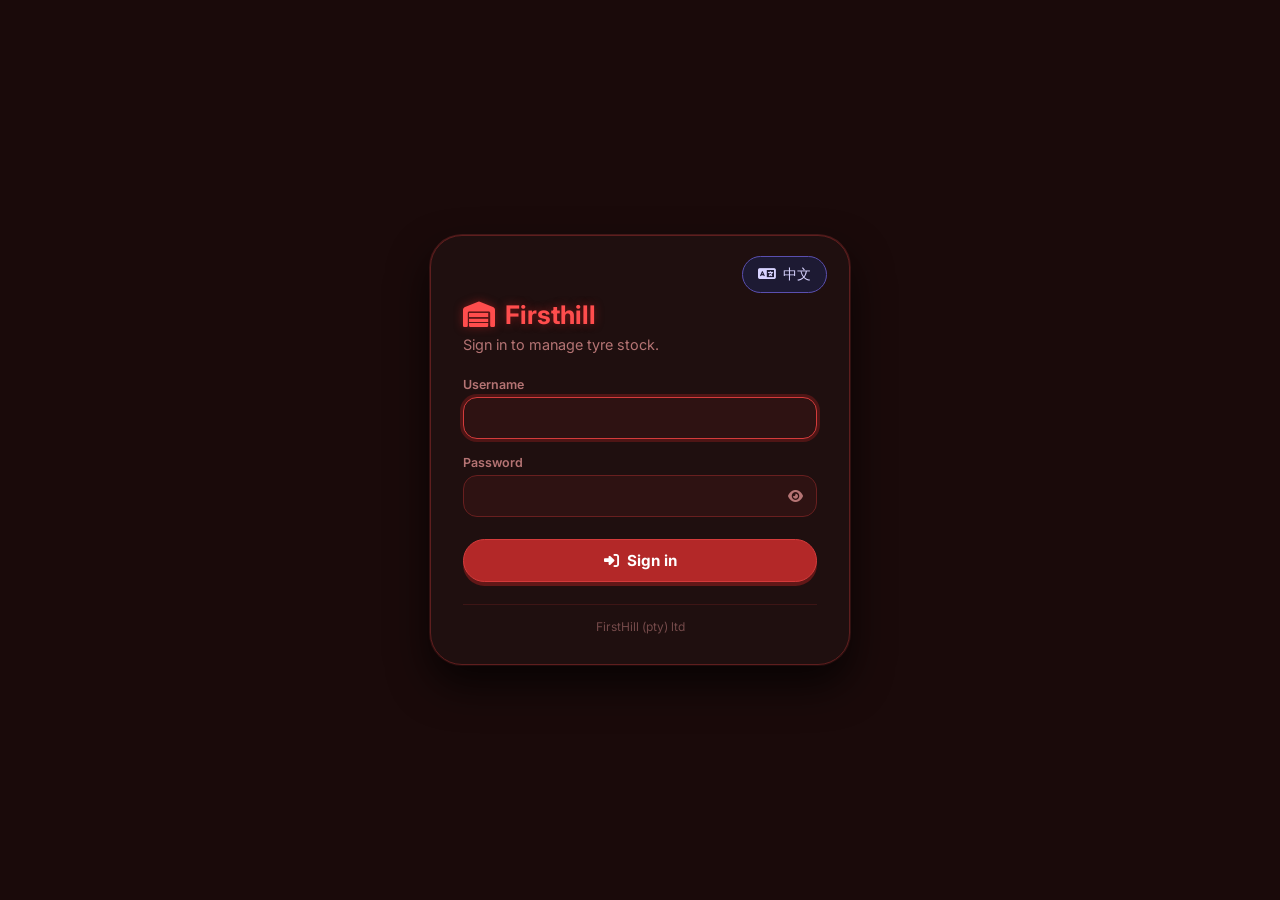
==== commit caf62224: "commit" ====
--- a/index.html
+++ b/index.html
@@ -65,20 +65,21 @@
             </tbody>
         </table>
     </div>
-    <p class="hint"><i class="fas fa-circle-info"></i> <strong style="color:#7bffa0">Use first</strong> marks the storeroom holding the oldest stock of that tyre. Ages are worked out from the update history, so stock that was already on the shelf before history logging started shows as "from before tracking".</p>
+    <p class="hint" data-i18n-html="hint.stock"><i class="fas fa-circle-info"></i> <strong style="color:#7bffa0">Use first</strong> marks the storeroom holding the oldest stock of that tyre. When something is low, "could move from" lists A1 first, then the shops, then other warehouses. Ages are worked out from the update history, so stock that was already on the shelf before history logging started shows as "from before tracking".</p>
     <div class="footnote">FirstHill (pty) ltd · live sync</div>
 </div>
 
+<script src="i18n.js"></script>
 <script src="common.js"></script>
 <script>
     (function () {
         const me = FH.requireLogin('index.html');
         if (!me) return;
-        const esc = FH.esc;
+        const esc = FH.esc, t = FH.t, tp = FH.tp;
 
         let items = [];
         let lowDefault = 4;
-        let wh = null;
+        let wh = null;              // null = all, '@warehouse' / '@shop' = a group, otherwise one storeroom name
         let statusFilter = 'all';
         let sortBy = 'brand';
         let query = '';
@@ -90,6 +91,16 @@
         const sortSel = document.getElementById('sortSel');
         const reorderEl = document.getElementById('reorder');
 
+        function inScope(i) {
+            if (!wh) return true;
+            if (wh === '@shop') return FH.isShop(i.storeroom);
+            if (wh === '@warehouse') return !FH.isShop(i.storeroom);
+            return i.storeroom === wh;
+        }
+        function scopeName() {
+            return wh === '@shop' ? t('all shops') : wh === '@warehouse' ? t('all warehouses') : wh;
+        }
+
         function enrich() {
             items.forEach(i => { i.status = FH.statusOf(i, lowDefault); i.level = FH.levelOf(i, lowDefault); });
             FH.markUseFirst(items);
@@ -97,11 +108,21 @@
 
         // ---------- warehouse chips ----------
         function renderWhChips() {
-            const stores = [...new Set(items.map(i => i.storeroom))].filter(Boolean).sort(FH.naturalSort);
+            const stores = FH.storeNames(items.map(i => i.storeroom));
+            const whs = stores.filter(s => !FH.isShop(s)), shops = stores.filter(FH.isShop);
+            const chip = (val, label, extra = '') =>
+                `<button type="button" class="chip ${extra} ${(wh || '') === val ? 'active' : ''}" data-wh="${esc(val)}">${label}</button>`;
             const el = document.getElementById('whChips');
-            el.innerHTML = `<i class="fas fa-location-dot" style="color:#ff5e5e"></i>
-                <button type="button" class="chip ${wh ? '' : 'active'}" data-wh="">All storerooms</button>` +
-                stores.map(s => `<button type="button" class="chip ${wh === s ? 'active' : ''}" data-wh="${esc(s)}">${esc(s)}</button>`).join('');
+            let html = `<i class="fas fa-location-dot" style="color:#ff5e5e"></i>` + chip('', 'All storerooms');
+            if (whs.length && shops.length) {
+                html += `<span class="chip-label"><i class="fas fa-warehouse"></i> Warehouses</span>` + chip('@warehouse', 'All warehouses') +
+                    whs.map(s => chip(s, esc(s))).join('') +
+                    `<span class="chip-label"><i class="fas fa-store"></i> Shops</span>` + chip('@shop', 'All shops', 'shop') +
+                    shops.map(s => chip(s, esc(s), 'shop')).join('');
+            } else {
+                html += stores.map(s => chip(s, esc(s), FH.isShop(s) ? 'shop' : '')).join('');
+            }
+            el.innerHTML = html;
             el.querySelectorAll('button').forEach(b => b.addEventListener('click', () => {
                 wh = b.dataset.wh || null;
                 renderWhChips();
@@ -111,7 +132,7 @@
 
         // ---------- KPIs ----------
         function renderKpis() {
-            const scope = wh ? items.filter(i => i.storeroom === wh) : items;
+            const scope = items.filter(inScope);
             const low = scope.filter(i => i.status === 'low').length;
             const out = scope.filter(i => i.status === 'out').length;
             document.getElementById('kSku').textContent = scope.filter(i => i.qty > 0).length;
@@ -123,16 +144,17 @@
         }
 
         // ---------- reorder list ----------
+        // "Could move from" suggestions: A1 first, then the shops, then other warehouses (most spare first within each).
         function buildReorder() {
             const groups = {};
             items.forEach(i => (groups[FH.keyOf(i.brand, i.size, '')] ||= []).push(i));
             const rows = [];
             Object.values(groups).forEach(g => {
-                const needing = g.filter(i => (i.status === 'low' || i.status === 'out') && (!wh || i.storeroom === wh));
+                const needing = g.filter(i => (i.status === 'low' || i.status === 'out') && inScope(i));
                 if (!needing.length) return;
                 const spare = g.filter(i => i.status === 'ok' && i.qty > i.level && !needing.includes(i))
                                .map(i => ({ store: i.storeroom, spare: i.qty - Math.max(i.level, 0) }))
-                               .sort((a, b) => b.spare - a.spare);
+                               .sort((a, b) => (FH.sourceRank(a.store) - FH.sourceRank(b.store)) || (b.spare - a.spare));
                 rows.push({ brand: g[0].brand, size: g[0].size, needing, spare,
                             urgency: Math.min(...needing.map(n => n.qty - n.level)) });
             });
@@ -146,21 +168,21 @@
             if (!rows.length) {
                 reorderEl.className = 'reorder clear';
                 reorderEl.removeAttribute('open');
-                reorderEl.innerHTML = `<summary><i class="fas fa-circle-check"></i> Nothing needs ordering${wh ? ' in ' + esc(wh) : ''} right now</summary>`;
+                reorderEl.innerHTML = `<summary><i class="fas fa-circle-check"></i> ${wh ? t('Nothing needs ordering in {scope} right now', { scope: esc(scopeName()) }) : t('Nothing needs ordering right now')}</summary>`;
                 return;
             }
             const wasOpen = reorderEl.hasAttribute('open') || reorderEl.dataset.init !== '1';
             reorderEl.dataset.init = '1';
             reorderEl.className = 'reorder';
             reorderEl.innerHTML = `
-                <summary><i class="fas fa-truck-ramp-box"></i> ${rows.length} tyre${rows.length === 1 ? '' : 's'} to reorder${wh ? ' for ' + esc(wh) : ''}
+                <summary><i class="fas fa-truck-ramp-box"></i> ${wh ? tp(rows.length, '{n} tyre to reorder for {scope}', '{n} tyres to reorder for {scope}', { scope: esc(scopeName()) }) : tp(rows.length, '{n} tyre to reorder', '{n} tyres to reorder')}
                     <i class="fas fa-chevron-down chev"></i></summary>
                 <div class="reorder-body">
                     ${rows.map(r => `<div class="reorder-item">
                         <div class="tyre">${esc(r.brand)} ${esc(r.size)}</div>
                         <div class="where">
-                            ${r.needing.map(n => `<span style="white-space:nowrap">${esc(n.storeroom)}: <strong>${n.qty}</strong>${n.qty === 0 ? ' (out)' : ` (alert at ${n.level})`}</span>`).join(' &nbsp;·&nbsp; ')}
-                            ${r.spare.length ? `<span class="spare"><i class="fas fa-right-left"></i> Could move instead: ${r.spare.slice(0, 3).map(s => `${esc(s.store)} has ${s.spare} spare`).join(', ')}</span>` : ''}
+                            ${r.needing.map(n => `<span style="white-space:nowrap">${esc(n.storeroom)}: <strong>${n.qty}</strong>${n.qty === 0 ? ' ' + t('(out)') : ' ' + t('(alert at {n})', { n: n.level })}</span>`).join(' &nbsp;·&nbsp; ')}
+                            ${r.spare.length ? `<span class="spare"><i class="fas fa-right-left"></i> ${t('Could move from:')} ${r.spare.slice(0, 3).map(s => `<strong>${esc(s.store)}</strong> ${t('({n} spare)', { n: s.spare })}`).join(t(', '))}</span>` : ''}
                         </div>
                     </div>`).join('')}
                     <div class="reorder-actions">
@@ -171,8 +193,9 @@
             if (wasOpen) reorderEl.setAttribute('open', '');
 
             document.getElementById('copyOrder').addEventListener('click', async () => {
-                const text = 'Firsthill tyre order list' + (wh ? ' – ' + wh : '') + ' (' + FH.fmtDate(new Date()) + ')\n\n' +
-                    rows.map(r => `${r.brand} ${r.size}: ` + r.needing.map(n => `${n.storeroom} has ${n.qty}`).join(', ')).join('\n');
+                const text = t('Firsthill tyre order list') + (wh ? ' – ' + scopeName() : '') + ' (' + FH.fmtDate(new Date()) + ')\n\n' +
+                    rows.map(r => `${r.brand} ${r.size}: ` + r.needing.map(n => t('{store} has {n}', { store: n.storeroom, n: n.qty })).join(t(', ')) +
+                        (r.spare.length ? ' ' + t('(could move from {list})', { list: r.spare.slice(0, 3).map(s => t('{store}: {n} spare', { store: s.store, n: s.spare })).join(t(', ')) }) : '')).join('\n');
                 try { await navigator.clipboard.writeText(text); FH.toast('Order list copied'); }
                 catch (e) { FH.toast('Could not copy. Select the list and copy it manually.', true); }
             });
@@ -188,8 +211,7 @@
         }
 
         function filtered() {
-            let list = items;
-            if (wh) list = list.filter(i => i.storeroom === wh);
+            let list = items.filter(inScope);
             if (statusFilter === 'low') list = list.filter(i => i.status === 'low' || i.status === 'out');
             else if (statusFilter === 'out') list = list.filter(i => i.status === 'out');
             else if (statusFilter === 'old') list = list.filter(i => i.qty > 0);
@@ -211,9 +233,9 @@
             if (i.qty <= 0) return '<span class="date-cell">—</span>';
             let html;
             if (i.untracked > 0) {
-                html = `<span class="date-cell">From before tracking<small>${i.untracked} of ${i.qty} tyres</small></span>`;
+                html = `<span class="date-cell">${t('From before tracking')}<small>${t('{a} of {b} tyres', { a: i.untracked, b: i.qty })}</small></span>`;
             } else if (i.oldestIn) {
-                html = `<span class="date-cell">${FH.fmtDate(i.oldestIn)}<small>${FH.ageText(i.oldestIn)} · ${i.oldestQty} tyre${i.oldestQty === 1 ? '' : 's'} from this batch</small></span>`;
+                html = `<span class="date-cell">${FH.fmtDate(i.oldestIn)}<small>${FH.ageText(i.oldestIn)} · ${tp(i.oldestQty, '{n} tyre from this batch', '{n} tyres from this batch')}</small></span>`;
             } else {
                 html = '<span class="date-cell">—</span>';
             }
@@ -224,7 +246,7 @@
         function qtyCell(i) {
             const cls = i.status === 'ok' ? '' : i.status;
             let note = '';
-            if (i.status === 'low') note = `<span class="status-note">Low · alert at ${i.level}</span>`;
+            if (i.status === 'low') note = `<span class="status-note">${t('Low · alert at {n}', { n: i.level })}</span>`;
             if (i.status === 'out') note = `<span class="status-note out">Out of stock</span>`;
             return `<span class="qty-badge ${cls}">${i.qty}</span>${note}`;
         }
@@ -233,21 +255,25 @@
             renderKpis();
             renderReorder();
             if (!items.length) {
-                tbody.innerHTML = `<tr class="empty-row"><td colspan="6"><i class="fas fa-database"></i> No tyres in the sheet yet. Add stock on the Update page.</td></tr>`;
+                const noShops = me.role !== 'admin' && !FH.storeNames().length;
+                tbody.innerHTML = noShops
+                    ? `<tr class="empty-row"><td colspan="6"><i class="fas fa-store-slash"></i> You haven't been given access to any shops yet. Ask an admin to tick your shops on the Users page.</td></tr>`
+                    : `<tr class="empty-row"><td colspan="6"><i class="fas fa-database"></i> No tyres here yet. Add stock on the Update page.</td></tr>`;
                 countNote.style.display = 'none';
                 return;
             }
             const list = filtered();
-            const scopeTxt = wh ? ` in ${wh}` : '';
+            const scopeTxt = wh ? t(' in {scope}', { scope: scopeName() }) : '';
             if (query || wh || statusFilter !== 'all') {
                 countNote.style.display = 'block';
-                countNote.textContent = `${list.length} line${list.length === 1 ? '' : 's'}${scopeTxt}` + (query ? ` matching "${query}"` : '');
+                countNote.textContent = tp(list.length, '{n} line', '{n} lines') + scopeTxt + (query ? t(' matching "{q}"', { q: query }) : '');
             } else countNote.style.display = 'none';
 
             if (!list.length) {
-                const msg = statusFilter === 'low' ? `No low stock${scopeTxt}.` :
-                            statusFilter === 'out' ? `Nothing out of stock${scopeTxt}.` :
-                            query ? `No matches for "${esc(query)}"${scopeTxt}.` : `No tyres${scopeTxt}.`;
+                const s = esc(scopeTxt);
+                const msg = statusFilter === 'low' ? t('No low stock{s}.', { s }) :
+                            statusFilter === 'out' ? t('Nothing out of stock{s}.', { s }) :
+                            query ? t('No matches for "{q}"{s}.', { q: esc(query), s }) : t('No tyres{s}.', { s });
                 tbody.innerHTML = `<tr class="empty-row"><td colspan="6">${msg}</td></tr>`;
                 return;
             }
@@ -255,7 +281,7 @@
                 <td data-label="Brand"><span class="brand-tag">${esc(i.brand)}</span></td>
                 <td data-label="Size"><span class="size-tag">${esc(i.size)}</span></td>
                 <td data-label="Qty">${qtyCell(i)}</td>
-                <td data-label="Storeroom"><span class="wh-tag"><i class="fas fa-warehouse" style="margin-right:4px;"></i>${esc(i.storeroom)}</span></td>
+                <td data-label="Storeroom">${FH.storeTag(i.storeroom)}</td>
                 <td data-label="Last received"><span class="date-cell">${i.lastIn ? FH.fmtDate(i.lastIn) + `<small>${FH.ageText(i.lastIn)}</small>` : '—'}</span></td>
                 <td data-label="Oldest stock">${oldestCell(i)}</td>
             </tr>`).join('');
@@ -266,13 +292,14 @@
                 const data = await FH.api('getInventory');
                 items = data.items || [];
                 lowDefault = Number(data.lowDefault) || 0;
+                FH.setStores(data.stores, data.moveFromFirst);
                 enrich();
                 renderWhChips();
                 render();
                 document.getElementById('syncNote').textContent =
-                    `Synced ${new Date().toLocaleTimeString('en-GB', { hour: '2-digit', minute: '2-digit' })} · low-stock alert at ${lowDefault} unless set per tyre`;
+                    t('Synced {time} · low-stock alert at {n} unless set per tyre', { time: new Date().toLocaleTimeString(FH.locale(), { hour: '2-digit', minute: '2-digit' }), n: lowDefault });
             } catch (err) {
-                tbody.innerHTML = `<tr class="empty-row"><td colspan="6"><i class="fas fa-triangle-exclamation"></i> Couldn't load stock: ${esc(err.message)}</td></tr>`;
+                tbody.innerHTML = `<tr class="empty-row"><td colspan="6"><i class="fas fa-triangle-exclamation"></i> ${t("Couldn't load stock: {msg}", { msg: esc(err.message) })}</td></tr>`;
                 document.getElementById('syncNote').textContent = 'Load failed';
             }
         }
--- a/style.css
+++ b/style.css
@@ -22,7 +22,7 @@
     --bad-bg: #3a0d0d; --bad-line: #ff3b3b; --bad: #ff7070;
 }
 body {
-    font-family: 'Inter', system-ui, -apple-system, 'Segoe UI', sans-serif;
+    font-family: 'Inter', system-ui, -apple-system, 'Segoe UI', 'PingFang SC', 'Microsoft YaHei', 'Noto Sans SC', sans-serif;
     background: var(--bg);
     color: var(--text);
     min-height: 100vh;
@@ -61,6 +61,8 @@
 }
 .nav-link:hover { background: #3d1414; border-color: #982a2a; }
 .nav-link.active { background: var(--red); border-color: #ff5e5e; color: #fff; }
+.lang-toggle { background: #1d1a33; border-color: #5a4fb0; color: #d8d3ff; }
+.lang-toggle:hover { background: #2a2550; border-color: #7a6ee0; }
 .nav-user { margin-left: auto; color: var(--muted); font-size: 0.85rem; display: inline-flex; align-items: center; gap: 6px; }
 .nav-user .role { font-size: 0.72rem; padding: 2px 8px; border-radius: 20px; background: #2b0f0f; border: 1px solid #601d1d; }
 
@@ -131,6 +133,7 @@
 }
 .seg button.on-out { background: #5a1515; color: #fff; }
 .seg button.on-in { background: #145228; color: #fff; }
+.seg button.on-count { background: #322a6b; color: #fff; }
 
 /* chips */
 .chips { display: flex; flex-wrap: wrap; gap: 8px; align-items: center; }
@@ -178,6 +181,12 @@
     background: #281010; padding: 4px 11px; border-radius: 30px; font-size: 0.78rem;
     border: 1px solid #591d1d; color: var(--soft); white-space: nowrap; display: inline-block;
 }
+.wh-tag.shop { background: #10261a; border-color: #2a6b43; color: #9fe6b6; }
+.chip.shop:not(.active) { background: #12281b; border-color: #2a6b43; color: #bdf5cc; }
+.chip-label { font-size: 0.76rem; color: var(--faint); margin-left: 6px; display: inline-flex; align-items: center; gap: 5px; }
+.shop-picks { display: flex; flex-wrap: wrap; gap: 6px 14px; }
+.shop-picks label { display: inline-flex; align-items: center; gap: 6px; font-size: 0.84rem; color: var(--text-2); cursor: pointer; white-space: nowrap; }
+.shop-picks input { accent-color: #2fae5a; width: 16px; height: 16px; }
 .qty-badge {
     display: inline-block; background: #3b1515; padding: 4px 13px; border-radius: 40px; border: 1px solid #7f2828;
     font-weight: 600; color: #ffb3b3; font-variant-numeric: tabular-nums; white-space: nowrap;
@@ -196,6 +205,7 @@
 }
 .change-badge { padding: 4px 13px; border-radius: 40px; font-weight: 700; border: 1px solid; white-space: nowrap; display: inline-block; }
 .change-badge.pos { background: var(--ok-bg); border-color: var(--ok-line); color: var(--ok); }
+.change-badge.count { background: #1d1a33; border-color: #5a4fb0; color: #c7c0ff; }
 .change-badge.neg { background: #321010; border-color: #7f2a2a; color: var(--red-soft); }
 .status-pill { font-size: 0.75rem; font-weight: 600; padding: 3px 10px; border-radius: 20px; border: 1px solid; white-space: nowrap; }
 .status-pill.active { background: var(--ok-bg); border-color: var(--ok-line); color: var(--ok); }
